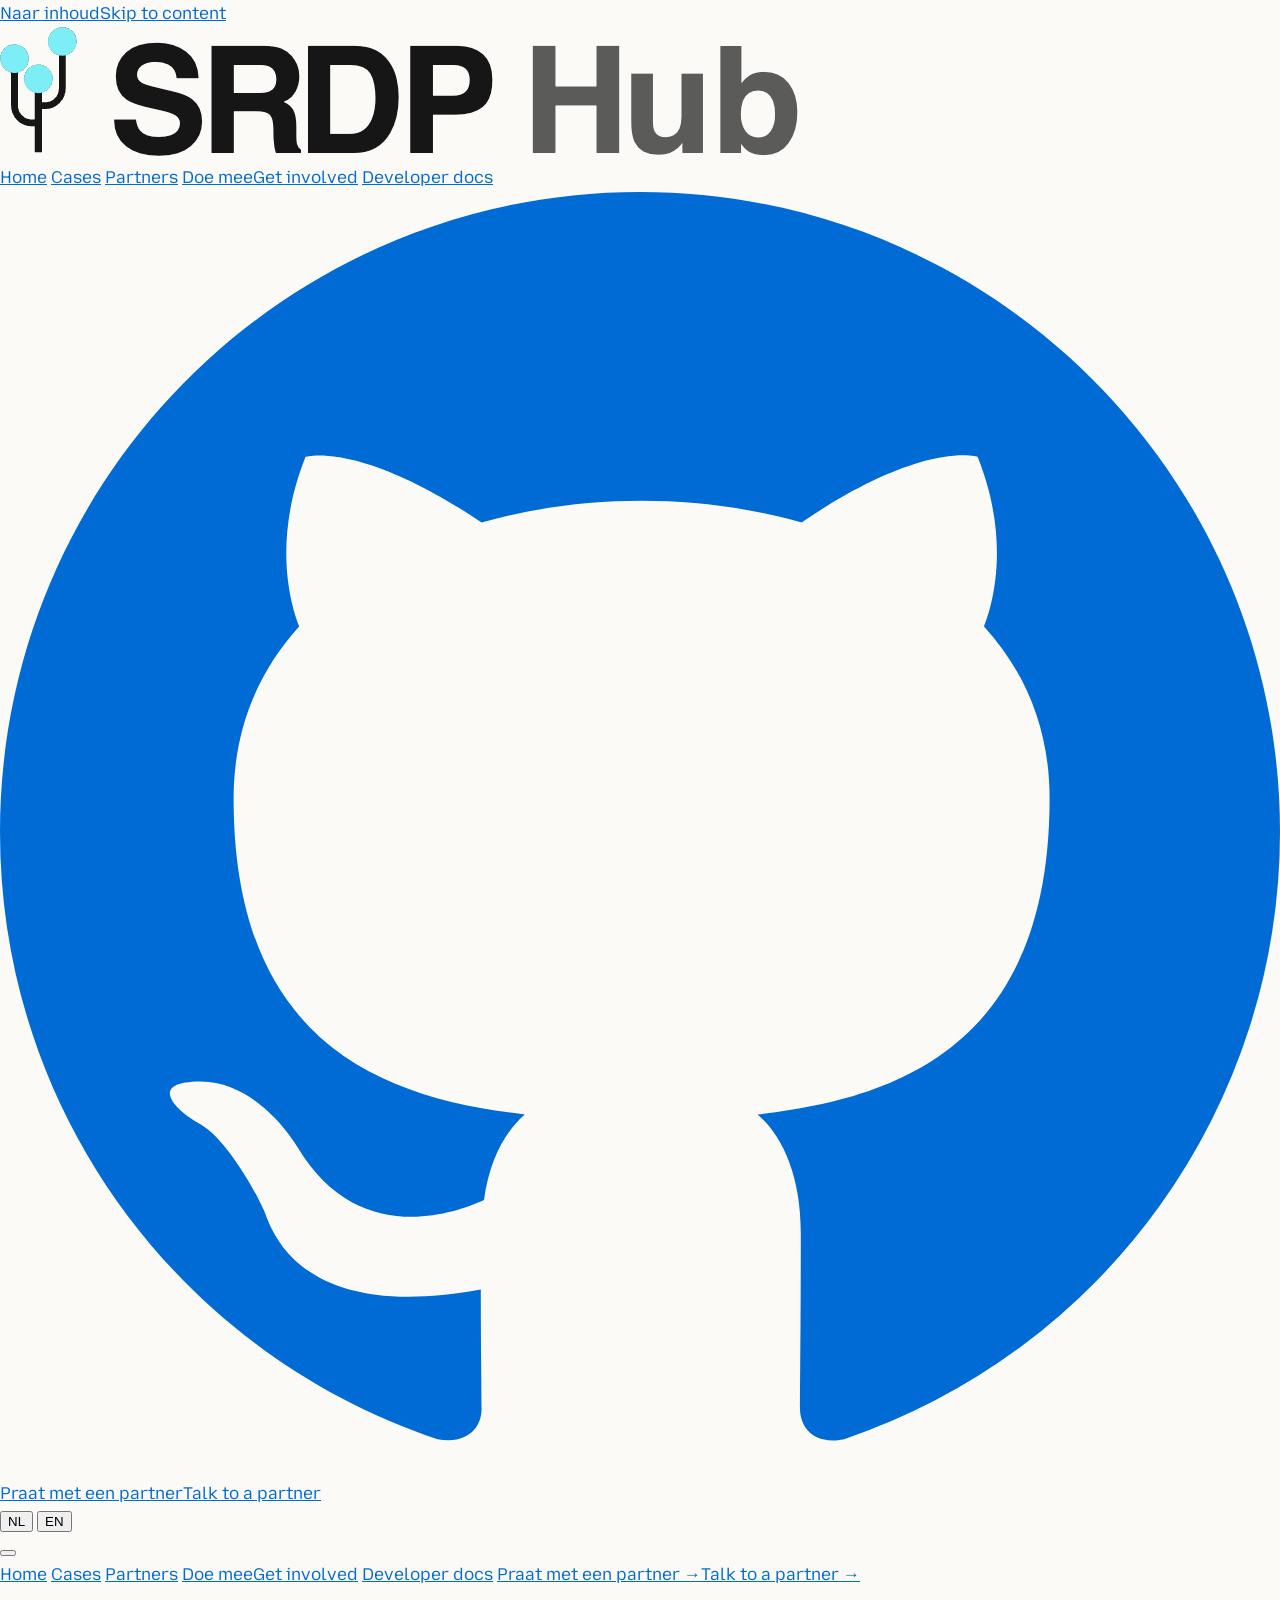
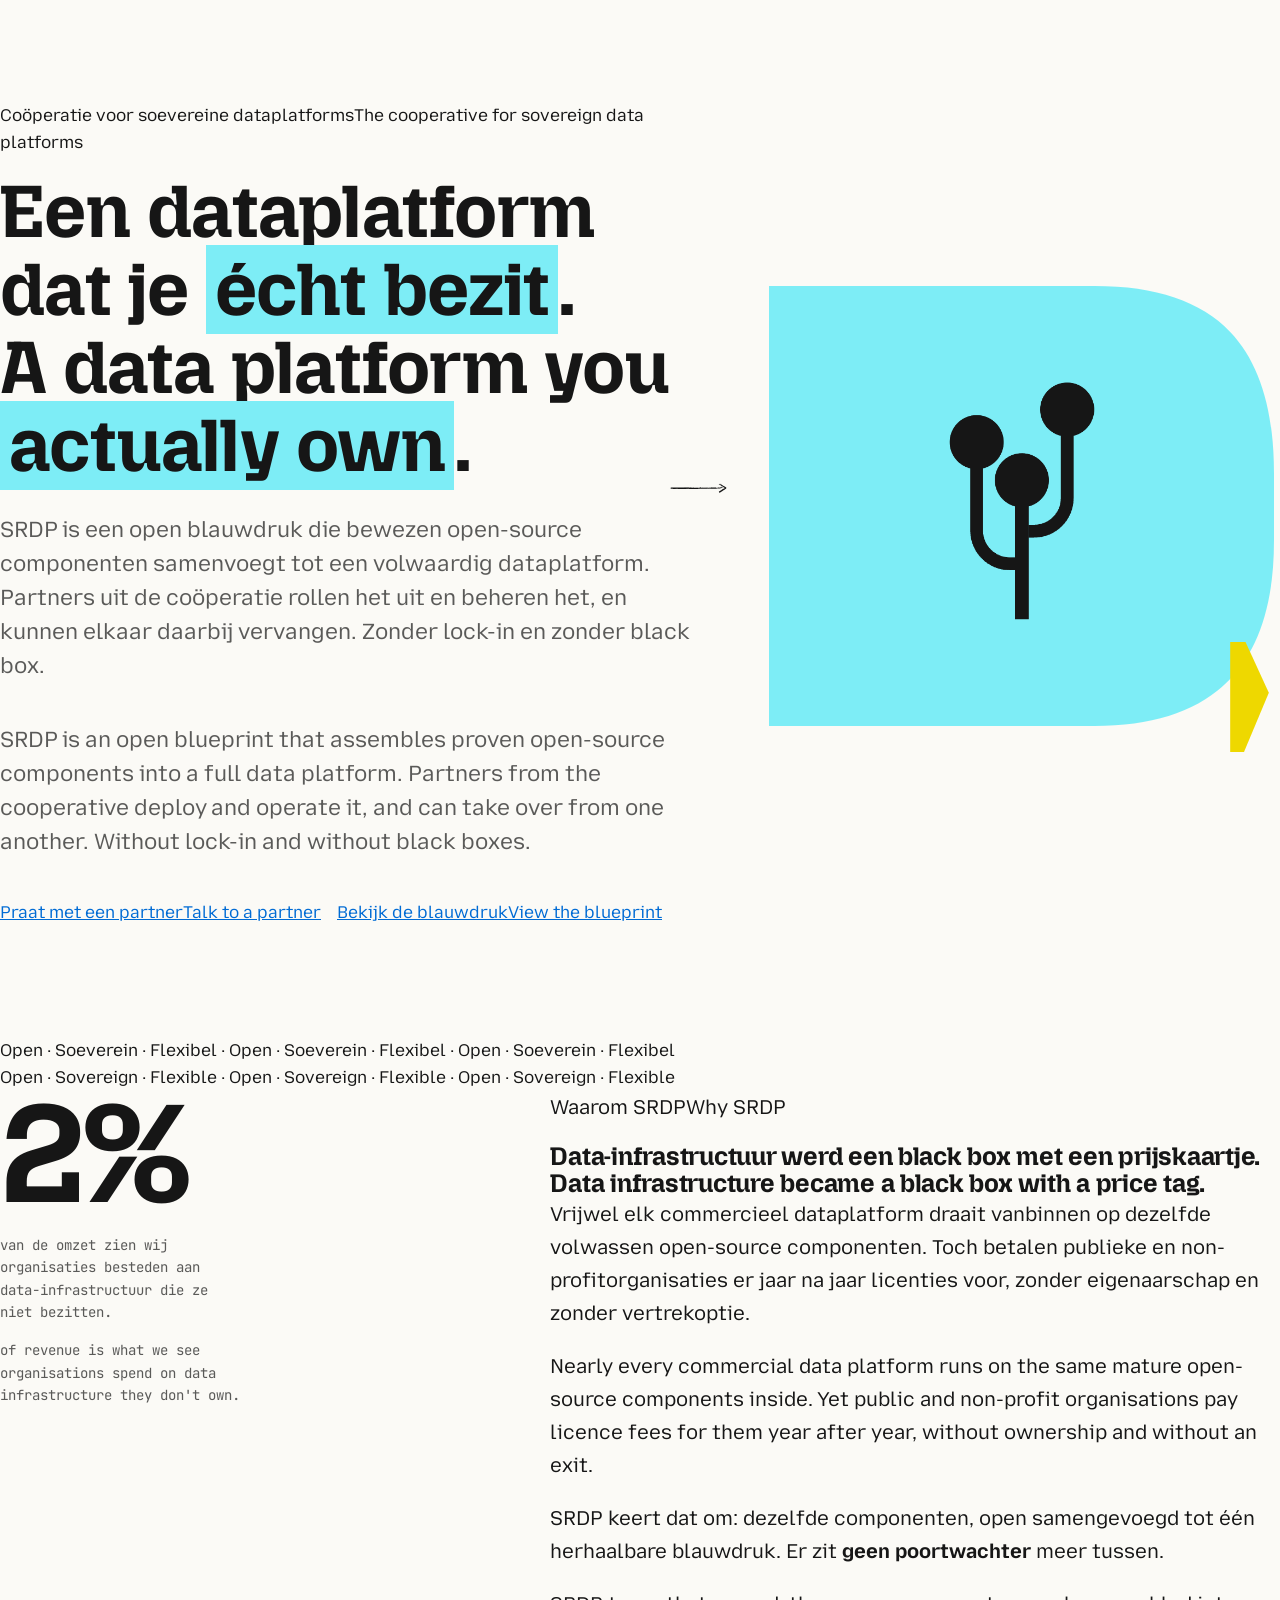
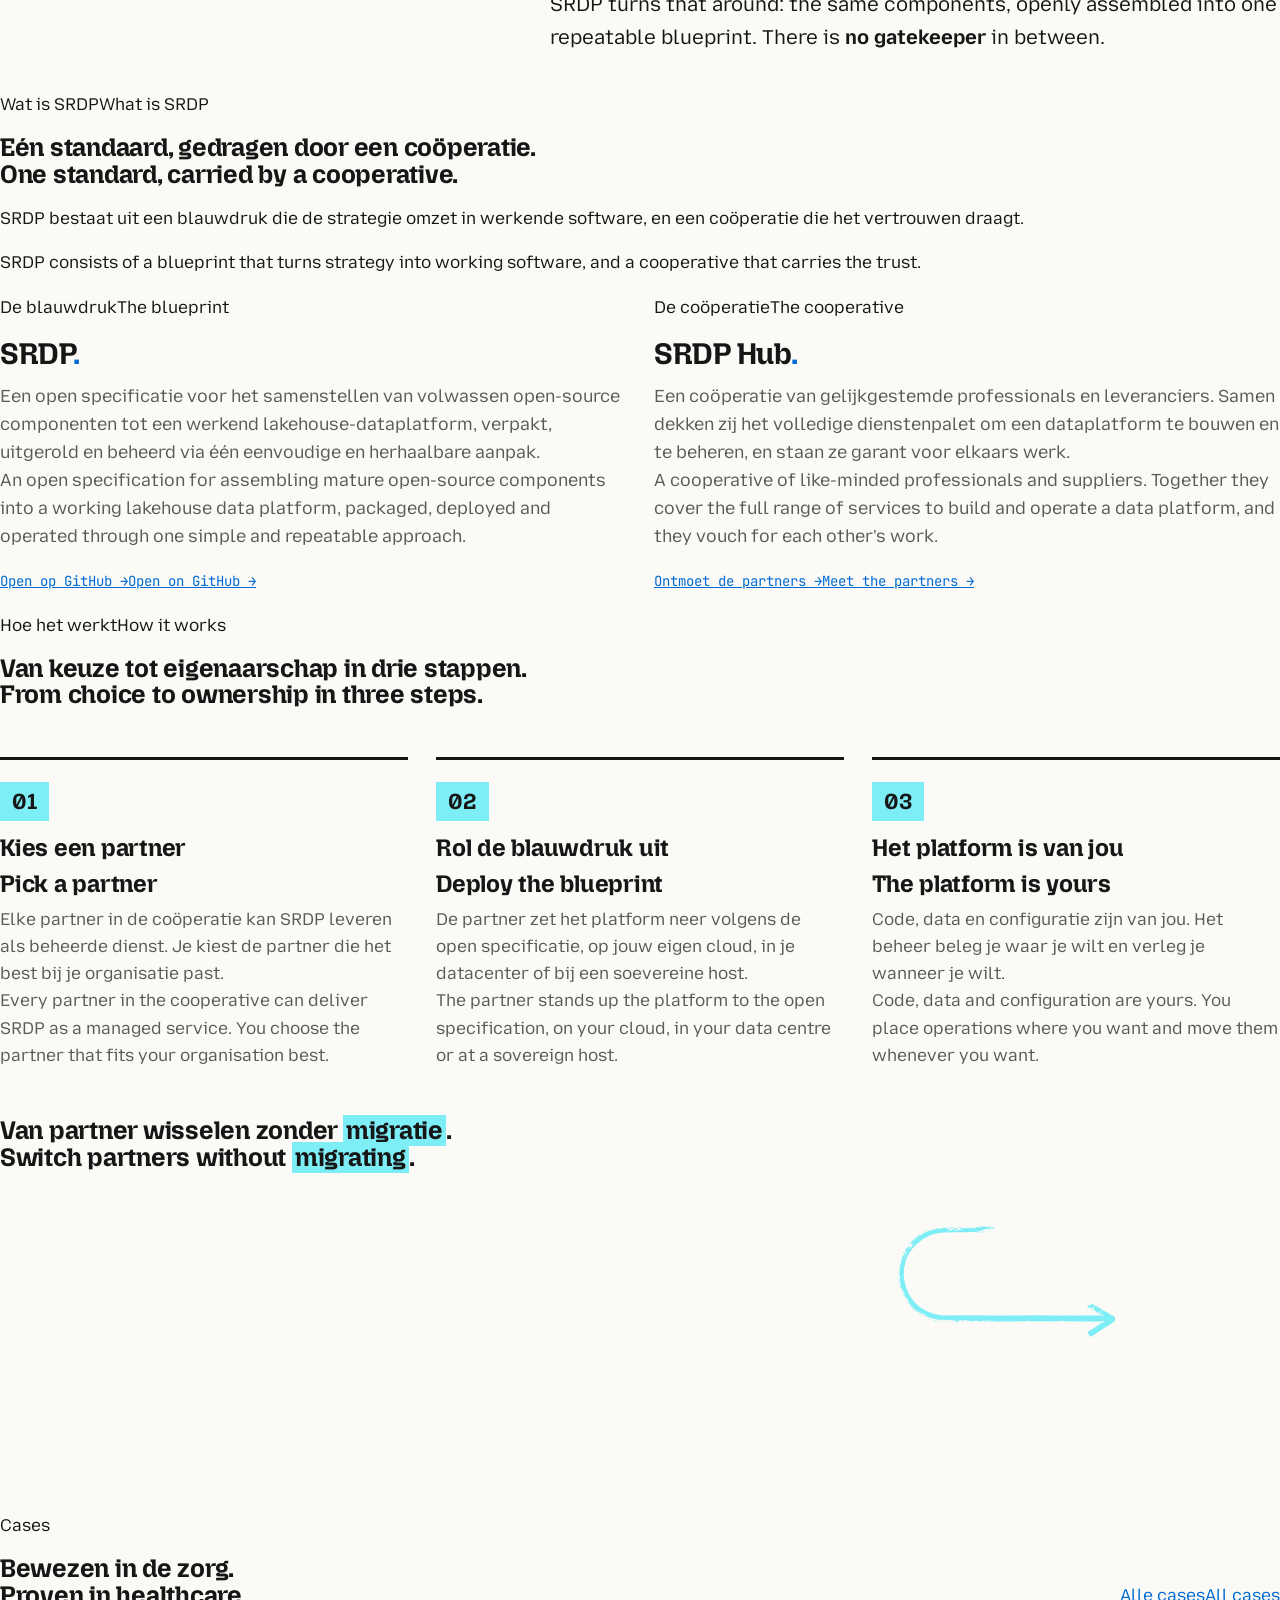
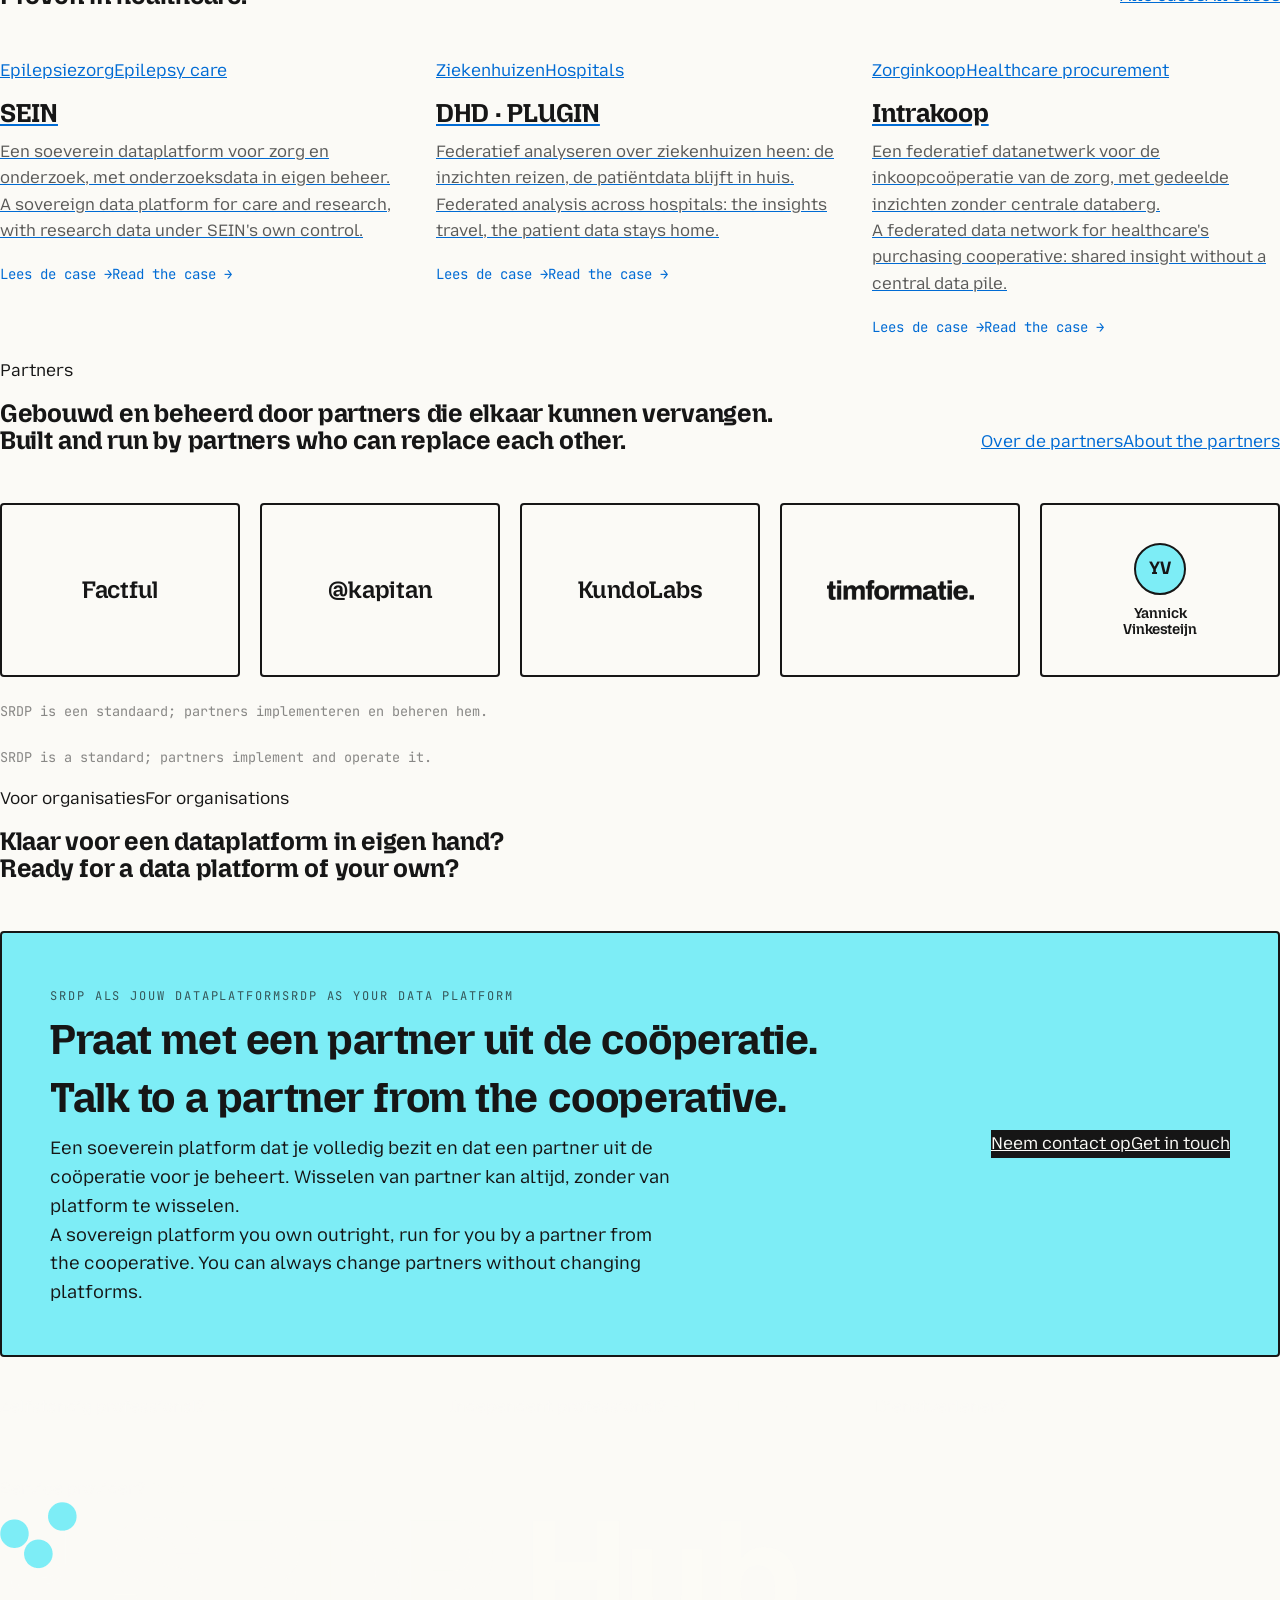
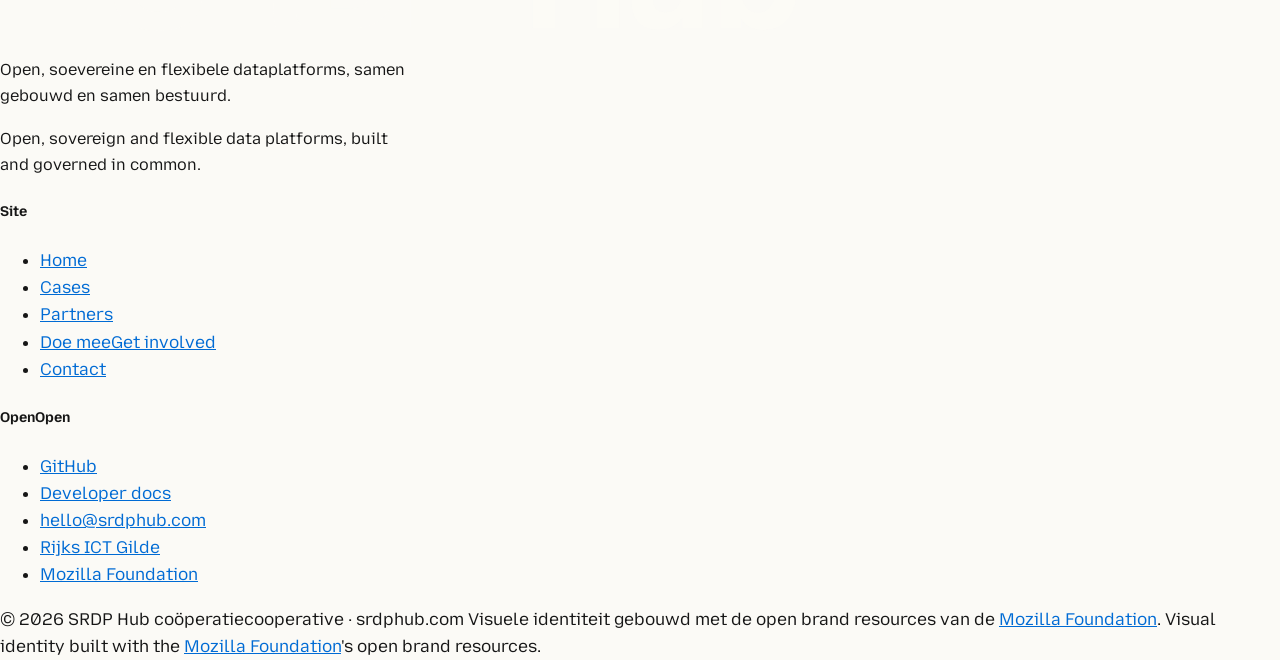
==== index.html @ 19bc409b "Auto-select language from browser settings (Dutch -> NL, else EN) - site.js now detects navigator.la" ====
<!doctype html>
<html lang="nl" data-lang="nl">
<head>
<meta charset="utf-8">
<script>(function(){try{var k='srdphub-lang',s=localStorage.getItem(k),l;if(s==='en'||s==='nl'){l=s;}else{var a=navigator.languages&&navigator.languages.length?navigator.languages:[navigator.language||''];l=a.some(function(x){return /^nl/i.test(x);})?'nl':'en';}var d=document.documentElement;d.setAttribute('data-lang',l);d.setAttribute('lang',l);}catch(e){}})();</script>
<title>SRDP Hub — Een open-source dataplatform dat je écht bezit</title>
<meta name="viewport" content="width=device-width, initial-scale=1">
<meta name="description" content="SRDP is een open blauwdruk voor soevereine dataplatforms: bewezen open-source componenten, uitgerold en beheerd door coöperatie-partners die elkaar kunnen vervangen. Zonder lock-in en zonder black box.">
<link rel="canonical" href="https://srdphub.com/">
<meta property="og:type" content="website">
<meta property="og:site_name" content="SRDP Hub">
<meta property="og:title" content="SRDP Hub — Een dataplatform dat je écht bezit">
<meta property="og:description" content="Open blauwdruk voor soevereine dataplatforms. Zonder lock-in en zonder black box, beheerd door partners die elkaar kunnen vervangen.">
<meta property="og:url" content="https://srdphub.com/">
<meta property="og:image" content="https://srdphub.com/assets/og-image.png">
<meta property="og:locale" content="nl_NL">
<meta property="og:locale:alternate" content="en_US">
<meta name="twitter:card" content="summary_large_image">
<link rel="icon" type="image/png" href="assets/favicon.png">
<link rel="apple-touch-icon" href="assets/favicon.png">
<link rel="preconnect" href="https://fonts.googleapis.com">
<link rel="preconnect" href="https://fonts.gstatic.com" crossorigin>
<link href="https://fonts.googleapis.com/css2?family=Mozilla+Headline:wght@400;600;700&amp;family=Mozilla+Text:wght@400;500;600;700&amp;family=JetBrains+Mono:wght@400;500&amp;display=swap" rel="stylesheet">
<link rel="stylesheet" href="assets/tokens.css">
<link rel="stylesheet" href="assets/site.css?v=2">
<script type="application/ld+json">
{
  "@context": "https://schema.org",
  "@graph": [
    {
      "@type": "Organization",
      "@id": "https://srdphub.com/#org",
      "name": "SRDP Hub",
      "legalName": "SRDP Hub coöperatie",
      "url": "https://srdphub.com/",
      "logo": "https://srdphub.com/assets/og-image.png",
      "email": "hello@srdphub.com",
      "description": "SRDP Hub is een Nederlandse coöperatie van dienstverleners en professionals rond SRDP: een open blauwdruk die bewezen open-source componenten samenvoegt tot een soeverein dataplatform zonder vendor lock-in.",
      "slogan": "Open. Soeverein. Flexibel.",
      "areaServed": "NL",
      "sameAs": ["https://github.com/srdp-hub"],
      "member": [
        {"@type": "Organization", "name": "Factful", "url": "https://factful.nl"},
        {"@type": "Organization", "name": "@kapitan", "url": "https://kapitan.net"},
        {"@type": "Organization", "name": "KundoLabs", "url": "https://kundolabs.com"},
        {"@type": "Organization", "name": "Timformatie", "url": "https://timformatie.nl"},
        {"@type": "Person", "name": "Yannick Vinkesteijn", "url": "https://yannickvinkesteijn.com/", "jobTitle": "Lead developer, DHD"}
      ]
    },
    {
      "@type": "WebSite",
      "@id": "https://srdphub.com/#site",
      "url": "https://srdphub.com/",
      "name": "SRDP Hub",
      "publisher": {"@id": "https://srdphub.com/#org"},
      "inLanguage": ["nl", "en"]
    }
  ]
}
</script>
<style>
  /* ---------- page-specific: hero ---------- */
  .hero { padding: 96px 0 110px; overflow: hidden; }
  .hero-grid { display: grid; grid-template-columns: 1.15fr .85fr; gap: 64px; align-items: center; }
  .hero h1 { font-size: clamp(52px, 5.8vw, 84px); max-width: 14ch; }
  .hero .sub { font-size: 22px; line-height: 1.55; color: var(--ink-70); max-width: 54ch; margin: 28px 0 40px; }
  .hero-ctas { display: flex; gap: 16px; flex-wrap: wrap; align-items: center; }

  .hero-fig { position: relative; min-height: 440px; }
  .hero-blob {
    position: absolute; inset: 0;
    background-color: var(--cyan);
    -webkit-mask: url("assets/mozilla/Block_Curve_01_Green.svg") no-repeat center / contain;
    mask: url("assets/mozilla/Block_Curve_01_Green.svg") no-repeat center / contain;
  }
  .hero-fig .icon {
    position: absolute; top: 50%; left: 50%;
    transform: translate(-50%, -52%);
    height: 54%; width: auto;
  }
  .hero-fig .tri {
    position: absolute; right: -14px; bottom: -26px;
    width: 90px; height: 110px;
    background-color: var(--yellow);
    -webkit-mask: url("assets/mozilla/Block_Triangle_05_Green.svg") no-repeat center / contain;
    mask: url("assets/mozilla/Block_Triangle_05_Green.svg") no-repeat center / contain;
  }
  .hero-scrib {
    position: absolute; left: -120px; top: 38%;
    width: 110px; height: 70px;
    background-color: var(--ink);
    -webkit-mask: url("assets/mozilla/Scribble_01_Light.svg") no-repeat center / contain;
    mask: url("assets/mozilla/Scribble_01_Light.svg") no-repeat center / contain;
  }

  /* ---------- problem ---------- */
  .problem-grid { display: grid; grid-template-columns: .8fr 1.2fr; gap: 64px; align-items: start; }
  .stat-big { font-family: var(--font-display); font-weight: 700; font-size: clamp(96px, 11vw, 160px); line-height: .9; letter-spacing: -0.03em; }
  .stat-lbl { font-family: var(--font-mono); font-size: 14px; line-height: 1.6; color: var(--ink-70); max-width: 30ch; margin-top: 16px; }
  .problem-grid .body p { font-size: 20px; line-height: 1.65; margin: 0 0 20px; max-width: 58ch; }

  /* ---------- what is SRDP ---------- */
  .def-grid { display: grid; grid-template-columns: 1fr 1fr; gap: 28px; }
  .def-grid .card h3 { font-size: 30px; margin: 18px 0 12px; }
  .def-grid .card h3 .dot { color: var(--blue-deep); }
  .def-grid .card p { margin: 0; font-size: 17.5px; color: var(--ink-70); }
  .def-grid .card .more { display: inline-block; margin-top: 20px; font-family: var(--font-mono); font-size: 14px; }

  /* ---------- steps ---------- */
  .steps-grid { display: grid; grid-template-columns: repeat(3, 1fr); gap: 28px; }
  .step { border-top: 3px solid var(--ink); padding-top: 22px; }
  .step .n {
    font-family: var(--font-display); font-weight: 700; font-size: 22px;
    display: inline-block; background: var(--cyan);
    padding: 2px 12px; margin-bottom: 14px;
  }
  .step h3 { font-size: 24px; margin: 0 0 10px; }
  .step p { margin: 0; font-size: 17px; color: var(--ink-70); }

  /* ---------- switch callout (ink) ---------- */
  .switch-grid { display: grid; grid-template-columns: 1.1fr .9fr; gap: 64px; align-items: center; }
  .switch-grid p { font-size: 19px; line-height: 1.65; color: rgba(251,250,246,.78); margin: 0 0 18px; max-width: 56ch; }
  .switch-fig { position: relative; min-height: 280px; }
  .switch-fig .loop {
    position: absolute; inset: 0;
    background-color: var(--cyan);
    -webkit-mask: url("assets/mozilla/Scribble_03_Light.svg") no-repeat center / contain;
    mask: url("assets/mozilla/Scribble_03_Light.svg") no-repeat center / contain;
  }

  /* ---------- cases teaser ---------- */
  .cases-grid { display: grid; grid-template-columns: repeat(3, 1fr); gap: 28px; }
  .cases-grid .card h3 { font-size: 26px; margin: 16px 0 10px; }
  .cases-grid .card p { margin: 0; font-size: 16.5px; color: var(--ink-70); }
  .cases-grid .card .go { display: inline-block; margin-top: 20px; font-family: var(--font-mono); font-size: 14px; color: var(--blue-deep); }
  .sec-head-row { display: flex; align-items: flex-end; justify-content: space-between; gap: 32px; flex-wrap: wrap; }

  /* ---------- partners band ---------- */
  .partner-grid { display: grid; grid-template-columns: repeat(5, 1fr); gap: 20px; margin-top: 8px; }
  .partner-tile {
    border: 2px solid var(--ink); border-radius: var(--r-md);
    min-height: 130px; display: flex; align-items: center; justify-content: center;
    background: var(--paper); padding: 20px;
  }
  .partner-tile img { max-height: 26px; max-width: 75%; object-fit: contain; }
  .partner-tile .wordmark { font-family: var(--font-display); font-weight: 600; font-size: 24px; letter-spacing: -0.01em; }
  .partner-tile.is-person { flex-direction: column; gap: 10px; }
  .partner-tile.is-person .ph { width: 48px; height: 48px; border-radius: 50%; object-fit: cover; object-position: center 28%; max-height: none; max-width: none; border: 2px solid var(--ink); }
  .partner-tile.is-person .ph.mono { display: flex; align-items: center; justify-content: center; background: var(--cyan); color: var(--ink); font-family: var(--font-display); font-weight: 700; font-size: 18px; }
  .partner-tile.is-person .nm { font-family: var(--font-display); font-weight: 600; font-size: 14.5px; line-height: 1.12; letter-spacing: -0.01em; text-align: center; }
  .partner-note { font-family: var(--font-mono); font-size: 13.5px; color: var(--ink-50); margin-top: 24px; }

  /* ---------- final CTA (client-first) ---------- */
  .cta-main {
    background: var(--cyan); color: var(--ink);
    border: 2px solid var(--ink); border-radius: var(--r-md);
    padding: 48px; display: grid; grid-template-columns: 1.2fr auto; gap: 40px; align-items: center;
    margin-top: 48px;
  }
  .cta-main h3 { font-size: clamp(30px, 3.4vw, 42px); margin: 10px 0 14px; color: var(--ink); }
  .cta-main p { margin: 0; font-size: 18px; max-width: 52ch; }
  .cta-k { font-family: var(--font-mono); font-size: 12px; letter-spacing: .16em; text-transform: uppercase; color: var(--ink-70); }
  .cta-quiet {
    margin-top: 36px;
    display: flex; gap: 56px; flex-wrap: wrap;
    font-size: 16.5px; color: rgba(251,250,246,.7);
  }
  .cta-quiet a { color: var(--paper); }
  .cta-quiet a:hover { color: var(--cyan); }

  @media (max-width: 920px) {
    .hero-grid, .problem-grid, .def-grid, .switch-grid, .cases-grid { grid-template-columns: 1fr; }
    .steps-grid { grid-template-columns: 1fr; }
    .partner-grid { grid-template-columns: 1fr 1fr; }
    .cta-main { grid-template-columns: 1fr; }
    .hero-fig { min-height: 320px; }
    .hero-scrib { display: none; }
  }
</style>
</head>
<body>

<a class="skip-link" href="#main"><span lang="nl">Naar inhoud</span><span lang="en">Skip to content</span></a>

<!-- ===================== NAV ===================== -->
<nav class="nav" data-screen-label="Navigation">
  <div class="wrap nav-in">
    <a class="nav-brand" href="index.html">
      <img src="assets/logo/srdp-hub-tree-ink.png" alt="SRDP Hub">
    </a>
    <div class="nav-links">
      <a href="index.html" aria-current="page">Home</a>
      <a href="cases.html">Cases</a>
      <a href="partners.html">Partners</a>
      <a href="join.html"><span lang="nl">Doe mee</span><span lang="en">Get involved</span></a>
      <a href="https://docs.srdphub.com/">Developer docs</a>
    </div>
    <a class="nav-gh" href="https://github.com/srdp-hub" aria-label="GitHub" title="GitHub">
      <svg viewBox="0 0 16 16" fill="currentColor" aria-hidden="true"><path d="M8 0C3.58 0 0 3.58 0 8c0 3.54 2.29 6.53 5.47 7.59.4.07.55-.17.55-.38 0-.19-.01-.82-.01-1.49-2.01.37-2.53-.49-2.69-.94-.09-.23-.48-.94-.82-1.13-.28-.15-.68-.52-.01-.53.63-.01 1.08.58 1.23.82.72 1.21 1.87.87 2.33.66.07-.52.28-.87.51-1.07-1.78-.2-3.64-.89-3.64-3.95 0-.87.31-1.59.82-2.15-.08-.2-.36-1.02.08-2.12 0 0 .67-.21 2.2.82.64-.18 1.32-.27 2-.27s1.36.09 2 .27c1.53-1.04 2.2-.82 2.2-.82.44 1.1.16 1.92.08 2.12.51.56.82 1.27.82 2.15 0 3.07-1.87 3.75-3.65 3.95.29.25.54.73.54 1.48 0 1.07-.01 1.93-.01 2.2 0 .21.15.46.55.38A8.01 8.01 0 0 0 16 8c0-4.42-3.58-8-8-8z"></path></svg>
    </a>
    <a class="nav-cta" href="contact.html"><span lang="nl">Praat met een partner</span><span lang="en">Talk to a partner</span></a>
    <div class="lang-toggle" role="group" aria-label="Taal / Language">
      <button type="button" data-lang="nl" aria-pressed="true">NL</button>
      <button type="button" data-lang="en" aria-pressed="false">EN</button>
    </div>
    <button class="nav-burger" type="button" aria-expanded="false" aria-label="Menu"><span></span><span></span><span></span></button>
  </div>
  <div class="nav-menu">
    <a href="index.html" aria-current="page">Home</a>
    <a href="cases.html">Cases</a>
    <a href="partners.html">Partners</a>
    <a href="join.html"><span lang="nl">Doe mee</span><span lang="en">Get involved</span></a>
    <a href="https://docs.srdphub.com/">Developer docs</a>
    <a href="contact.html"><span lang="nl">Praat met een partner →</span><span lang="en">Talk to a partner →</span></a>
  </div>
</nav>

<main id="main">

<!-- ===================== HERO ===================== -->
<header class="hero" data-screen-label="Hero">
  <div class="wrap hero-grid">
    <div>
      <p class="eyebrow"><span lang="nl">Coöperatie voor soevereine dataplatforms</span><span lang="en">The cooperative for sovereign data platforms</span></p>
      <h1 lang="nl">Een dataplatform dat je <span class="mark">écht bezit</span>.</h1>
      <h1 lang="en">A data platform you <span class="mark">actually own</span>.</h1>
      <p class="sub" lang="nl">SRDP is een open blauwdruk die bewezen open-source componenten samenvoegt tot een volwaardig dataplatform. Partners uit de coöperatie rollen het uit en beheren het, en kunnen elkaar daarbij vervangen. Zonder lock-in en zonder black box.</p>
      <p class="sub" lang="en">SRDP is an open blueprint that assembles proven open-source components into a full data platform. Partners from the cooperative deploy and operate it, and can take over from one another. Without lock-in and without black boxes.</p>
      <div class="hero-ctas">
        <a class="btn btn-primary" href="contact.html"><span lang="nl">Praat met een partner</span><span lang="en">Talk to a partner</span></a>
        <a class="btn btn-ghost" href="https://github.com/srdp-hub"><span lang="nl">Bekijk de blauwdruk</span><span lang="en">View the blueprint</span></a>
      </div>
    </div>
    <div class="hero-fig" aria-hidden="true">
      <span class="hero-scrib"></span>
      <div class="hero-blob"></div>
      <img class="icon" src="assets/logo/icon-allink.png" alt="">
      <span class="tri"></span>
    </div>
  </div>
</header>

<!-- ===================== TICKER ===================== -->
<div class="ticker" aria-hidden="true">
  <div class="ticker-in" lang="nl">
    <span>Open <span class="dot">·</span> Soeverein <span class="dot">·</span> Flexibel <span class="dot">·</span> Open <span class="dot">·</span> Soeverein <span class="dot">·</span> Flexibel <span class="dot">·</span> Open <span class="dot">·</span> Soeverein <span class="dot">·</span> Flexibel</span>
  </div>
  <div class="ticker-in" lang="en">
    <span>Open <span class="dot">·</span> Sovereign <span class="dot">·</span> Flexible <span class="dot">·</span> Open <span class="dot">·</span> Sovereign <span class="dot">·</span> Flexible <span class="dot">·</span> Open <span class="dot">·</span> Sovereign <span class="dot">·</span> Flexible</span>
  </div>
</div>

<!-- ===================== PROBLEM ===================== -->
<section class="sec sec-sand" data-screen-label="Why SRDP">
  <div class="wrap">
    <div class="problem-grid">
      <div>
        <div class="stat-big">2%</div>
        <p class="stat-lbl" lang="nl">van de omzet zien wij organisaties besteden aan data-infrastructuur die ze niet bezitten.</p>
        <p class="stat-lbl" lang="en">of revenue is what we see organisations spend on data infrastructure they don't own.</p>
      </div>
      <div class="body">
        <p class="eyebrow"><span lang="nl">Waarom SRDP</span><span lang="en">Why SRDP</span></p>
        <h2 lang="nl">Data-infrastructuur werd een black box met een prijskaartje.</h2>
        <h2 lang="en">Data infrastructure became a black box with a price tag.</h2>
        <p lang="nl">Vrijwel elk commercieel dataplatform draait vanbinnen op dezelfde volwassen open-source componenten. Toch betalen publieke en non-profitorganisaties er jaar na jaar licenties voor, zonder eigenaarschap en zonder vertrekoptie.</p>
        <p lang="en">Nearly every commercial data platform runs on the same mature open-source components inside. Yet public and non-profit organisations pay licence fees for them year after year, without ownership and without an exit.</p>
        <p lang="nl">SRDP keert dat om: dezelfde componenten, open samengevoegd tot één herhaalbare blauwdruk. Er zit <strong>geen poortwachter</strong> meer tussen.</p>
        <p lang="en">SRDP turns that around: the same components, openly assembled into one repeatable blueprint. There is <strong>no gatekeeper</strong> in between.</p>
      </div>
    </div>
  </div>
</section>

<!-- ===================== WHAT IS SRDP ===================== -->
<section class="sec" data-screen-label="What is SRDP">
  <div class="wrap">
    <p class="eyebrow"><span lang="nl">Wat is SRDP</span><span lang="en">What is SRDP</span></p>
    <h2 lang="nl">Eén standaard, gedragen door een coöperatie.</h2>
    <h2 lang="en">One standard, carried by a cooperative.</h2>
    <p class="sub" lang="nl">SRDP bestaat uit een blauwdruk die de strategie omzet in werkende software, en een coöperatie die het vertrouwen draagt.</p>
    <p class="sub" lang="en">SRDP consists of a blueprint that turns strategy into working software, and a cooperative that carries the trust.</p>
    <div class="def-grid">
      <div class="card card-hard">
        <span class="tag"><span lang="nl">De blauwdruk</span><span lang="en">The blueprint</span></span>
        <h3>SRDP<span class="dot">.</span></h3>
        <p lang="nl">Een open specificatie voor het samenstellen van volwassen open-source componenten tot een werkend lakehouse-dataplatform, verpakt, uitgerold en beheerd via één eenvoudige en herhaalbare aanpak.</p>
        <p lang="en">An open specification for assembling mature open-source components into a working lakehouse data platform, packaged, deployed and operated through one simple and repeatable approach.</p>
        <a class="more" href="https://github.com/srdp-hub"><span lang="nl">Open op GitHub →</span><span lang="en">Open on GitHub →</span></a>
      </div>
      <div class="card card-hard">
        <span class="tag"><span lang="nl">De coöperatie</span><span lang="en">The cooperative</span></span>
        <h3>SRDP Hub<span class="dot">.</span></h3>
        <p lang="nl">Een coöperatie van gelijkgestemde professionals en leveranciers. Samen dekken zij het volledige dienstenpalet om een dataplatform te bouwen en te beheren, en staan ze garant voor elkaars werk.</p>
        <p lang="en">A cooperative of like-minded professionals and suppliers. Together they cover the full range of services to build and operate a data platform, and they vouch for each other's work.</p>
        <a class="more" href="partners.html"><span lang="nl">Ontmoet de partners →</span><span lang="en">Meet the partners →</span></a>
      </div>
    </div>
  </div>
</section>

<!-- ===================== HOW IT WORKS ===================== -->
<section class="sec sec-sand" data-screen-label="How it works">
  <div class="wrap">
    <p class="eyebrow"><span lang="nl">Hoe het werkt</span><span lang="en">How it works</span></p>
    <h2 lang="nl">Van keuze tot eigenaarschap in drie stappen.</h2>
    <h2 lang="en">From choice to ownership in three steps.</h2>
    <div class="steps-grid" style="margin-top: 48px">
      <div class="step">
        <span class="n">01</span>
        <h3 lang="nl">Kies een partner</h3>
        <h3 lang="en">Pick a partner</h3>
        <p lang="nl">Elke partner in de coöperatie kan SRDP leveren als beheerde dienst. Je kiest de partner die het best bij je organisatie past.</p>
        <p lang="en">Every partner in the cooperative can deliver SRDP as a managed service. You choose the partner that fits your organisation best.</p>
      </div>
      <div class="step">
        <span class="n">02</span>
        <h3 lang="nl">Rol de blauwdruk uit</h3>
        <h3 lang="en">Deploy the blueprint</h3>
        <p lang="nl">De partner zet het platform neer volgens de open specificatie, op jouw eigen cloud, in je datacenter of bij een soevereine host.</p>
        <p lang="en">The partner stands up the platform to the open specification, on your cloud, in your data centre or at a sovereign host.</p>
      </div>
      <div class="step">
        <span class="n">03</span>
        <h3 lang="nl">Het platform is van jou</h3>
        <h3 lang="en">The platform is yours</h3>
        <p lang="nl">Code, data en configuratie zijn van jou. Het beheer beleg je waar je wilt en verleg je wanneer je wilt.</p>
        <p lang="en">Code, data and configuration are yours. You place operations where you want and move them whenever you want.</p>
      </div>
    </div>
  </div>
</section>

<!-- ===================== SWITCH CALLOUT ===================== -->
<section class="sec sec-ink on-ink" data-screen-label="Switchability">
  <div class="wrap switch-grid">
    <div>
      <p class="eyebrow"><span lang="nl">Soevereiniteit, praktisch gemaakt</span><span lang="en">Sovereignty, made practical</span></p>
      <h2 lang="nl">Van partner wisselen zonder <span class="mark">migratie</span>.</h2>
      <h2 lang="en">Switch partners without <span class="mark">migrating</span>.</h2>
      <p lang="nl">Omdat elke partner op dezelfde open blauwdruk bouwt, kan een andere partner het beheer overnemen. Ben je niet tevreden over je leverancier, dan stap je over zonder migratie en zonder herbouw.</p>
      <p lang="en">Because every partner builds on the same open blueprint, another partner can take over operations. If your provider underperforms, you switch without migration or rebuild.</p>
      <p lang="nl">Zo verdwijnt lock-in op elke laag: software, data én dienstverlening.</p>
      <p lang="en">Lock-in drops away at every layer: software, data and services.</p>
    </div>
    <div class="switch-fig" aria-hidden="true">
      <span class="loop"></span>
    </div>
  </div>
</section>

<!-- ===================== CASES TEASER ===================== -->
<section class="sec" data-screen-label="Cases">
  <div class="wrap">
    <div class="sec-head-row">
      <div>
        <p class="eyebrow">Cases</p>
        <h2 lang="nl">Bewezen in de zorg.</h2>
        <h2 lang="en">Proven in healthcare.</h2>
      </div>
      <a class="btn btn-ghost" href="cases.html"><span lang="nl">Alle cases</span><span lang="en">All cases</span></a>
    </div>
    <div class="cases-grid" style="margin-top: 48px">
      <a class="card" href="cases.html#sein">
        <span class="tag"><span lang="nl">Epilepsiezorg</span><span lang="en">Epilepsy care</span></span>
        <h3>SEIN</h3>
        <p lang="nl">Een soeverein dataplatform voor zorg en onderzoek, met onderzoeksdata in eigen beheer.</p>
        <p lang="en">A sovereign data platform for care and research, with research data under SEIN's own control.</p>
        <span class="go"><span lang="nl">Lees de case →</span><span lang="en">Read the case →</span></span>
      </a>
      <a class="card" href="cases.html#dhd">
        <span class="tag"><span lang="nl">Ziekenhuizen</span><span lang="en">Hospitals</span></span>
        <h3>DHD · PLUGIN</h3>
        <p lang="nl">Federatief analyseren over ziekenhuizen heen: de inzichten reizen, de patiëntdata blijft in huis.</p>
        <p lang="en">Federated analysis across hospitals: the insights travel, the patient data stays home.</p>
        <span class="go"><span lang="nl">Lees de case →</span><span lang="en">Read the case →</span></span>
      </a>
      <a class="card" href="cases.html#intrakoop">
        <span class="tag"><span lang="nl">Zorginkoop</span><span lang="en">Healthcare procurement</span></span>
        <h3>Intrakoop</h3>
        <p lang="nl">Een federatief datanetwerk voor de inkoopcoöperatie van de zorg, met gedeelde inzichten zonder centrale databerg.</p>
        <p lang="en">A federated data network for healthcare's purchasing cooperative: shared insight without a central data pile.</p>
        <span class="go"><span lang="nl">Lees de case →</span><span lang="en">Read the case →</span></span>
      </a>
    </div>
  </div>
</section>

<!-- ===================== PARTNERS BAND ===================== -->
<section class="sec sec-sand" data-screen-label="Partners">
  <div class="wrap">
    <div class="sec-head-row">
      <div>
        <p class="eyebrow">Partners</p>
        <h2 lang="nl">Gebouwd en beheerd door partners die elkaar kunnen vervangen.</h2>
        <h2 lang="en">Built and run by partners who can replace each other.</h2>
      </div>
      <a class="btn btn-ghost" href="partners.html"><span lang="nl">Over de partners</span><span lang="en">About the partners</span></a>
    </div>
    <div class="partner-grid" style="margin-top: 48px">
      <div class="partner-tile"><span class="wordmark">Factful</span></div>
      <div class="partner-tile"><span class="wordmark">@kapitan</span></div>
      <div class="partner-tile"><span class="wordmark">KundoLabs</span></div>
      <div class="partner-tile"><img src="assets/partners/timformatie-ink.png" alt="Timformatie"></div>
      <div class="partner-tile is-person">
        <img class="ph" src="https://yannickvinkesteijn.com/images/yannick_new-min.png" alt="Yannick Vinkesteijn" onerror="this.onerror=null;this.outerHTML='<span class=&quot;ph mono&quot;>YV</span>'">
        <span class="nm">Yannick<br>Vinkesteijn</span>
      </div>
    </div>
    <p class="partner-note" lang="nl">SRDP is een standaard; partners implementeren en beheren hem.</p>
    <p class="partner-note" lang="en">SRDP is a standard; partners implement and operate it.</p>
  </div>
</section>

<!-- ===================== FINAL CTA ===================== -->
<section class="sec sec-ink on-ink" data-screen-label="Final CTA">
  <div class="wrap">
    <p class="eyebrow"><span lang="nl">Voor organisaties</span><span lang="en">For organisations</span></p>
    <h2 lang="nl">Klaar voor een dataplatform in eigen hand?</h2>
    <h2 lang="en">Ready for a data platform of your own?</h2>
    <div class="cta-main">
      <div>
        <span class="cta-k"><span lang="nl">SRDP als jouw dataplatform</span><span lang="en">SRDP as your data platform</span></span>
        <h3 lang="nl">Praat met een partner uit de coöperatie.</h3>
        <h3 lang="en">Talk to a partner from the cooperative.</h3>
        <p lang="nl">Een soeverein platform dat je volledig bezit en dat een partner uit de coöperatie voor je beheert. Wisselen van partner kan altijd, zonder van platform te wisselen.</p>
        <p lang="en">A sovereign platform you own outright, run for you by a partner from the cooperative. You can always change partners without changing platforms.</p>
      </div>
      <a class="btn" style="background: var(--ink); color: var(--paper); border-color: var(--ink)" href="contact.html"><span lang="nl">Neem contact op</span><span lang="en">Get in touch</span></a>
    </div>
    <div class="cta-quiet">
      <span lang="nl">Zelfstandig professional? <a href="join.html#consultant">Bouw mee aan SRDP →</a></span>
      <span lang="en">Independent professional? <a href="join.html#consultant">Help build SRDP →</a></span>
      <span lang="nl">Dienstverlener? <a href="join.html#msp">Word SRDP-partner →</a></span>
      <span lang="en">Service provider? <a href="join.html#msp">Become an SRDP partner →</a></span>
    </div>
  </div>
</section>

</main>

<!-- ===================== FOOTER ===================== -->
<footer class="footer" data-screen-label="Footer">
  <div class="wrap">
    <div class="footer-grid">
      <div>
        <img class="mark-img" src="assets/logo/srdp-hub-tree-paper.png" alt="SRDP Hub">
        <p style="max-width: 38ch; margin: 18px 0 0; font-size: 16px" lang="nl">Open, soevereine en flexibele dataplatforms, samen gebouwd en samen bestuurd.</p>
        <p style="max-width: 38ch; margin: 18px 0 0; font-size: 16px" lang="en">Open, sovereign and flexible data platforms, built and governed in common.</p>
      </div>
      <div>
        <h5>Site</h5>
        <ul>
          <li><a href="index.html">Home</a></li>
          <li><a href="cases.html">Cases</a></li>
          <li><a href="partners.html">Partners</a></li>
          <li><a href="join.html"><span lang="nl">Doe mee</span><span lang="en">Get involved</span></a></li>
          <li><a href="contact.html">Contact</a></li>
        </ul>
      </div>
      <div>
        <h5><span lang="nl">Open</span><span lang="en">Open</span></h5>
        <ul>
          <li><a href="https://github.com/srdp-hub">GitHub</a></li>
          <li><a href="https://docs.srdphub.com/">Developer docs</a></li>
          <li><a href="mailto:hello@srdphub.com">hello@srdphub.com</a></li>
          <li><a href="https://www.rijksorganisatieodi.nl/rijks-ict-gilde">Rijks ICT Gilde</a></li>
          <li><a href="https://www.mozillafoundation.org">Mozilla Foundation</a></li>
        </ul>
      </div>
    </div>
    <div class="footer-base">
      <span>© 2026 SRDP Hub <span lang="nl">coöperatie</span><span lang="en">cooperative</span> · srdphub.com</span>
      <span lang="nl">Visuele identiteit gebouwd met de open brand resources van de <a href="https://www.mozillafoundation.org">Mozilla Foundation</a>.</span>
      <span lang="en">Visual identity built with the <a href="https://www.mozillafoundation.org">Mozilla Foundation</a>'s open brand resources.</span>
    </div>
  </div>
</footer>

<script src="assets/site.js"></script>
</body>
</html>
---- assets/tokens.css ----
/* SRDP design tokens — FINAL v1.0 (June 2026)
   Single source of truth for colours, type, spacing.

   Identity locked to the final logo (Logo Exploration v3, row 5):
   the branching-nodes icon + "SRDP" in Mozilla Headline Bold,
   ink #161616 (Mozilla Black), nodes in primary cyan #7DEDF6.

   All accent colours come from the official Mozilla Foundation
   palette (uploads/MozillaFoundation_Colors_RGB.ase) — see
   assets/mozilla-foundation-colors.md for the full ramps and
   which swatches were chosen.

   Credits: colour palette & motifs from the Mozilla Foundation's
   open brand resources · tree icon "tree" by zainul arifin,
   the Noun Project (noun-tree-3682101). */

:root {
  /* === Core — from the logo === */
  --ink:        #161616;   /* Mozilla Black — text, dark surfaces */
  --ink-90:     #161616e6;
  --ink-70:     #161616b3;
  --ink-50:     #16161680;
  --ink-30:     #1616164d;
  --ink-15:     #16161626;
  --ink-08:     #16161614;
  --black:      #000000;

  --paper:      #FBFAF6;   /* warm near-white — default background (logo background) */
  --sand:       #F1ECE1;   /* warm light surface — cards, rows */
  --sand-deep:  #E6DECF;   /* deeper sand — borders, dividers on paper */
  --white:      #FFFFFF;

  /* Mozilla Foundation neutrals (Grays ramp) — UI chrome on neutral surfaces */
  --gray-1:     #F7F7F7;
  --gray-2:     #DCDCDC;
  --gray-5:     #878787;

  /* === PRIMARY accent — the logo cyan (Blues ramp, step 3) === */
  --cyan:       #7DEDF6;   /* node cyan — highlights, marker, surfaces. NOT for text. */
  --cyan-tint:  #C3F7FA;   /* lightest cyan — tinted panels, table rows */
  --blue:       #23A5E9;   /* Foundation Blue — charts, secondary emphasis */
  --blue-deep:  #006BD4;   /* text-safe companion (same Blues ramp) — links, buttons, icons on light */

  /* === Secondary accents — Mozilla Foundation core swatches.
         One accent at a time; cyan leads. === */
  --orange:      #F06C13;  /* Foundation Orange — emphasis, alerts */
  --orange-deep: #B92D05;  /* text-safe orange — error text on light */
  --yellow:      #EED800;  /* Foundation Yellow — highlights, charts */
  --green:       #20C376;  /* Foundation Green — success, charts */
  --green-deep:  #00833D;  /* text-safe green */

  /* Legacy aliases (v0.2 markup compatibility) */
  --red:        #EA3E00;   /* maps to the Oranges ramp — there is no red in the Foundation palette */
  --red-deep:   #B92D05;

  /* === Functional === */
  --success: #00833D;
  --warning: #EE8900;
  --error:   #B92D05;
  --info:    #006BD4;

  /* === Type — the logo letterform family === */
  --font-display: 'Mozilla Headline', 'Helvetica Neue', Arial, sans-serif;
  --font-body:    'Mozilla Text', 'Helvetica Neue', Arial, sans-serif;
  --font-mono:    'JetBrains Mono', 'SFMono-Regular', Menlo, Consolas, monospace;

  /* === Spacing (8px base) === */
  --s-1: 4px; --s0: 8px; --s1: 16px; --s2: 24px; --s3: 32px;
  --s4: 48px; --s5: 64px; --s6: 96px; --s7: 128px; --s8: 192px;

  /* === Radius — tight & rectilinear (blocks, not blobs) === */
  --r-sm: 2px; --r-md: 4px; --r-lg: 8px; --r-xl: 12px;

  /* === Soft shadows (data UI only — brand materials use the hard shadows below) === */
  --shadow-sm: 0 1px 2px rgba(22,22,22,.06), 0 1px 1px rgba(22,22,22,.04);
  --shadow-md: 0 8px 24px rgba(22,22,22,.08), 0 2px 6px rgba(22,22,22,.05);
  --shadow-lg: 0 24px 64px rgba(22,22,22,.14), 0 4px 12px rgba(22,22,22,.07);

  /* === Expressive layer — recoloured to the primary cyan ===
     Marker highlights behind key words, hard offset shadows on cards,
     2px ink borders. Motifs (scribbles & block shapes) in assets/mozilla/
     applied as CSS masks so they recolour:
       -webkit-mask: url(...) no-repeat center / contain; background: var(--cyan); */
  --hl: var(--cyan);                     /* marker highlight: background --hl, ink text */
  --shadow-hard: 8px 8px 0 var(--cyan);  /* hard offset shadow for feature cards */
  --shadow-hard-sm: 5px 5px 0 var(--cyan); /* hover shadow for buttons */
  --border-bold: 2px solid var(--ink);   /* default border for cards, nav, forms */

  /* === Web building blocks (for srdphub.com) === */
  --link: var(--blue-deep);
  --btn-bg: var(--ink);  --btn-fg: var(--paper);   /* primary button */
  --btn-accent-bg: var(--cyan); --btn-accent-fg: var(--ink); /* accent button */
  --focus-ring: 2px solid var(--blue-deep);
}

/* Marker highlight — cyan box behind a word, ink text */
.mark {
  background: var(--hl);
  color: var(--ink);
  padding: 0 .12em;
  box-decoration-break: clone;
  -webkit-box-decoration-break: clone;
}

/* Base resets / defaults */
html { font-family: var(--font-body); color: var(--ink); background: var(--paper); }
body { margin: 0; font-family: var(--font-body); font-size: 17px; line-height: 1.6; color: var(--ink); background: var(--paper); -webkit-font-smoothing: antialiased; }
h1,h2,h3,h4 { font-family: var(--font-display); font-weight: 700; color: var(--ink); margin: 0; letter-spacing: -0.01em; line-height: 1.05; }
code, pre, .mono { font-family: var(--font-mono); font-feature-settings: "zero" 1, "ss01" 1; }
a { color: var(--link); }
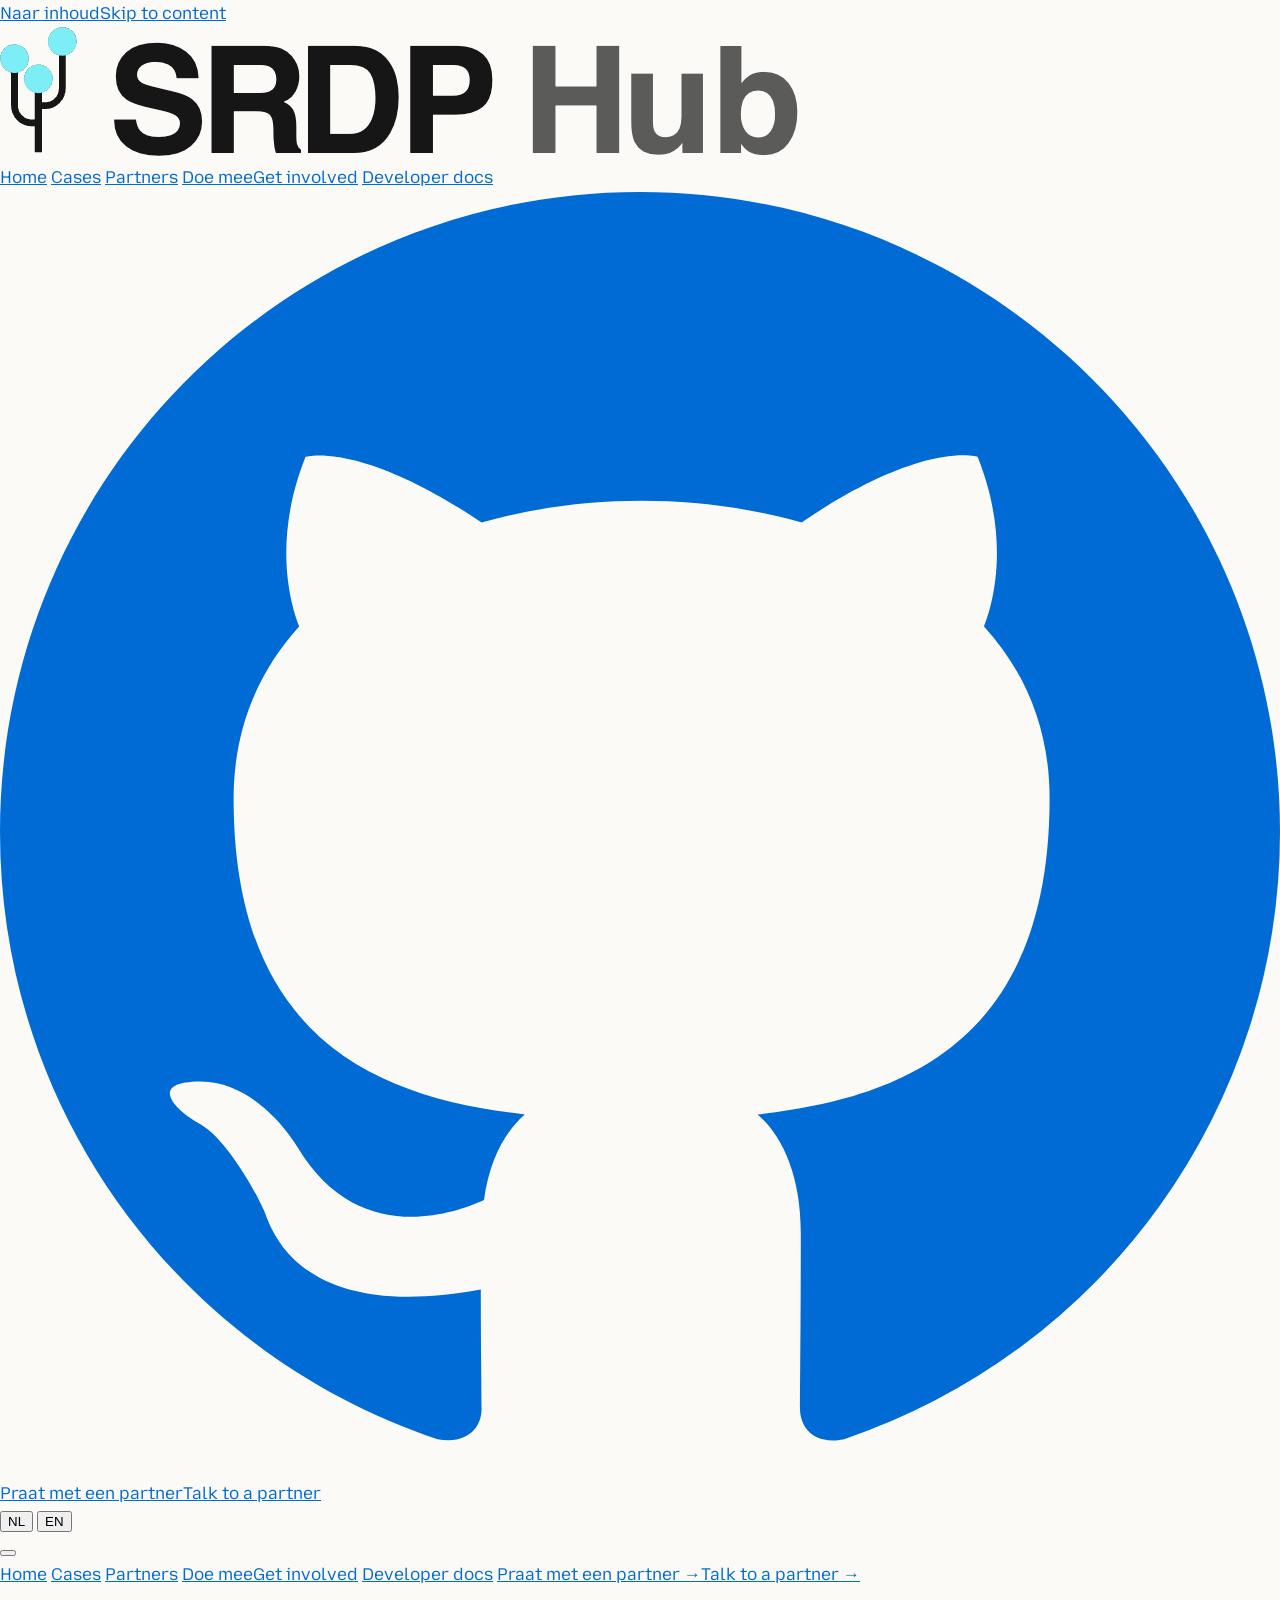
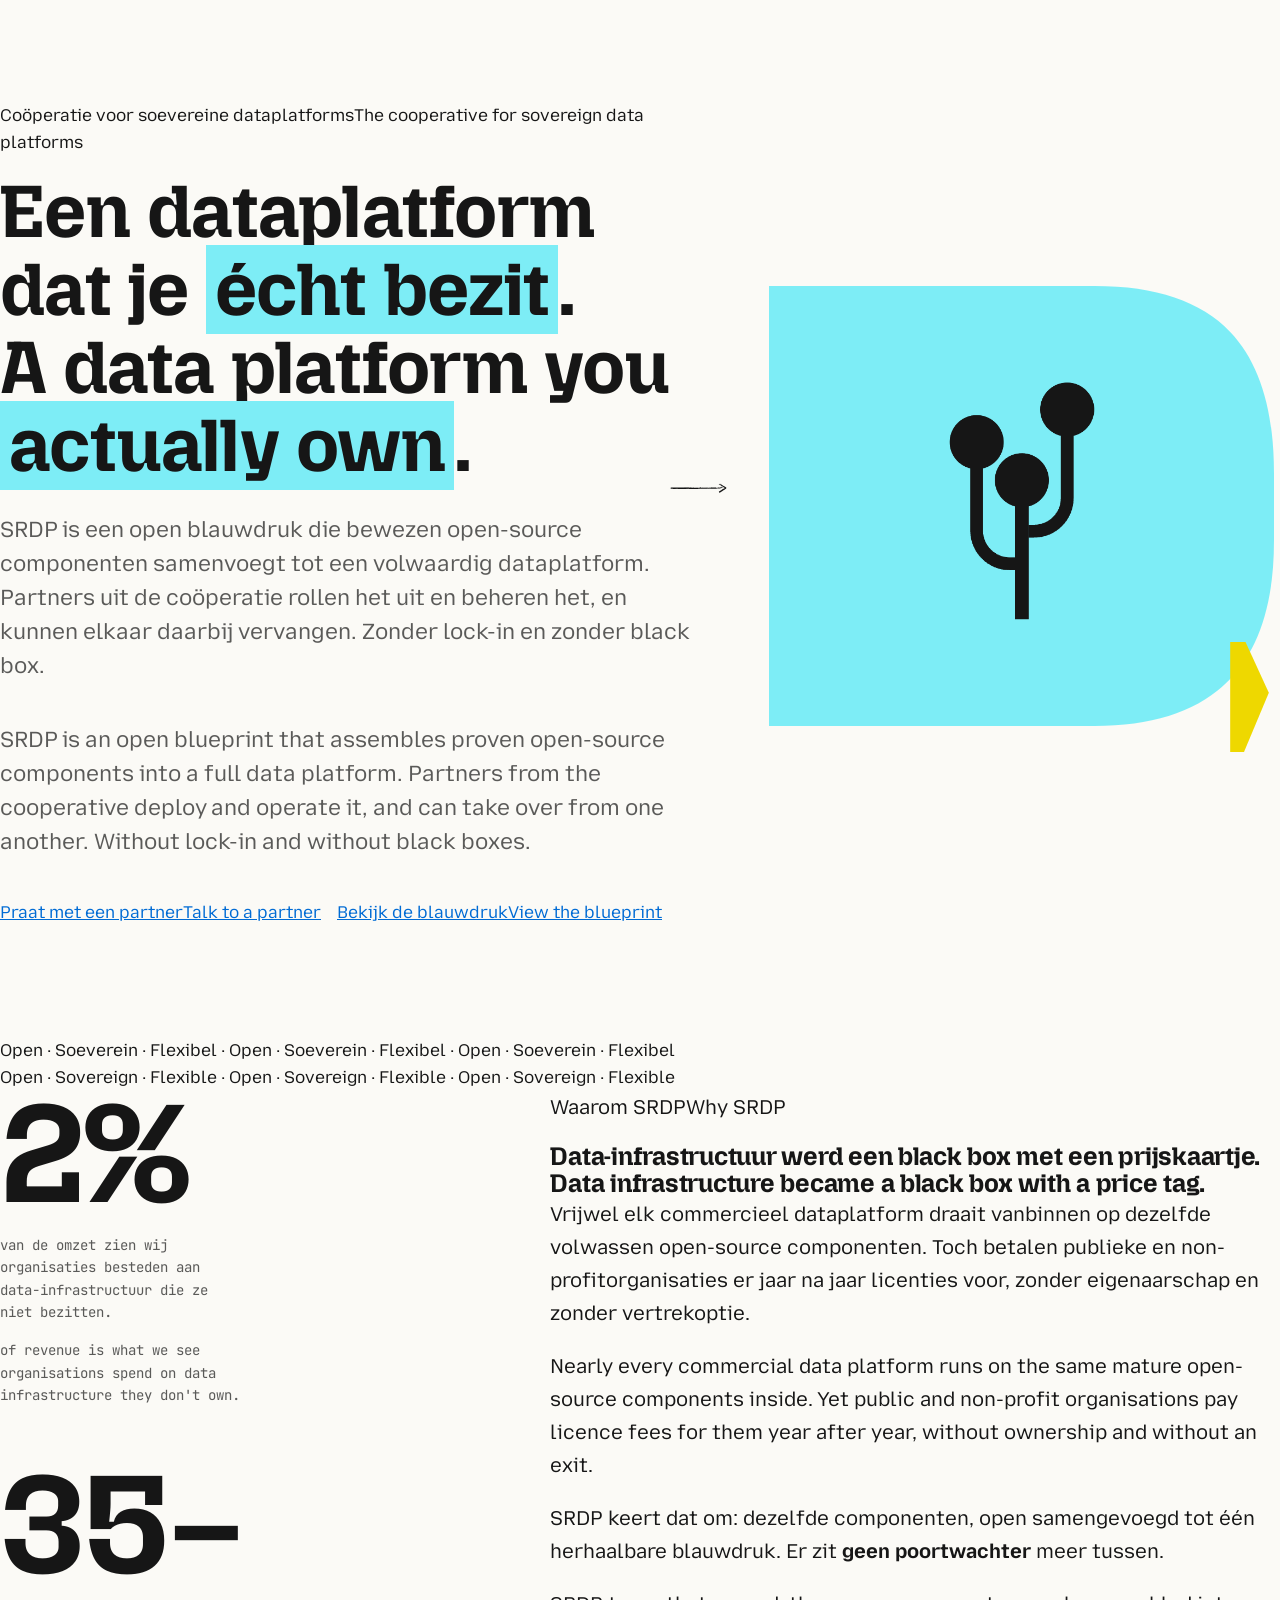
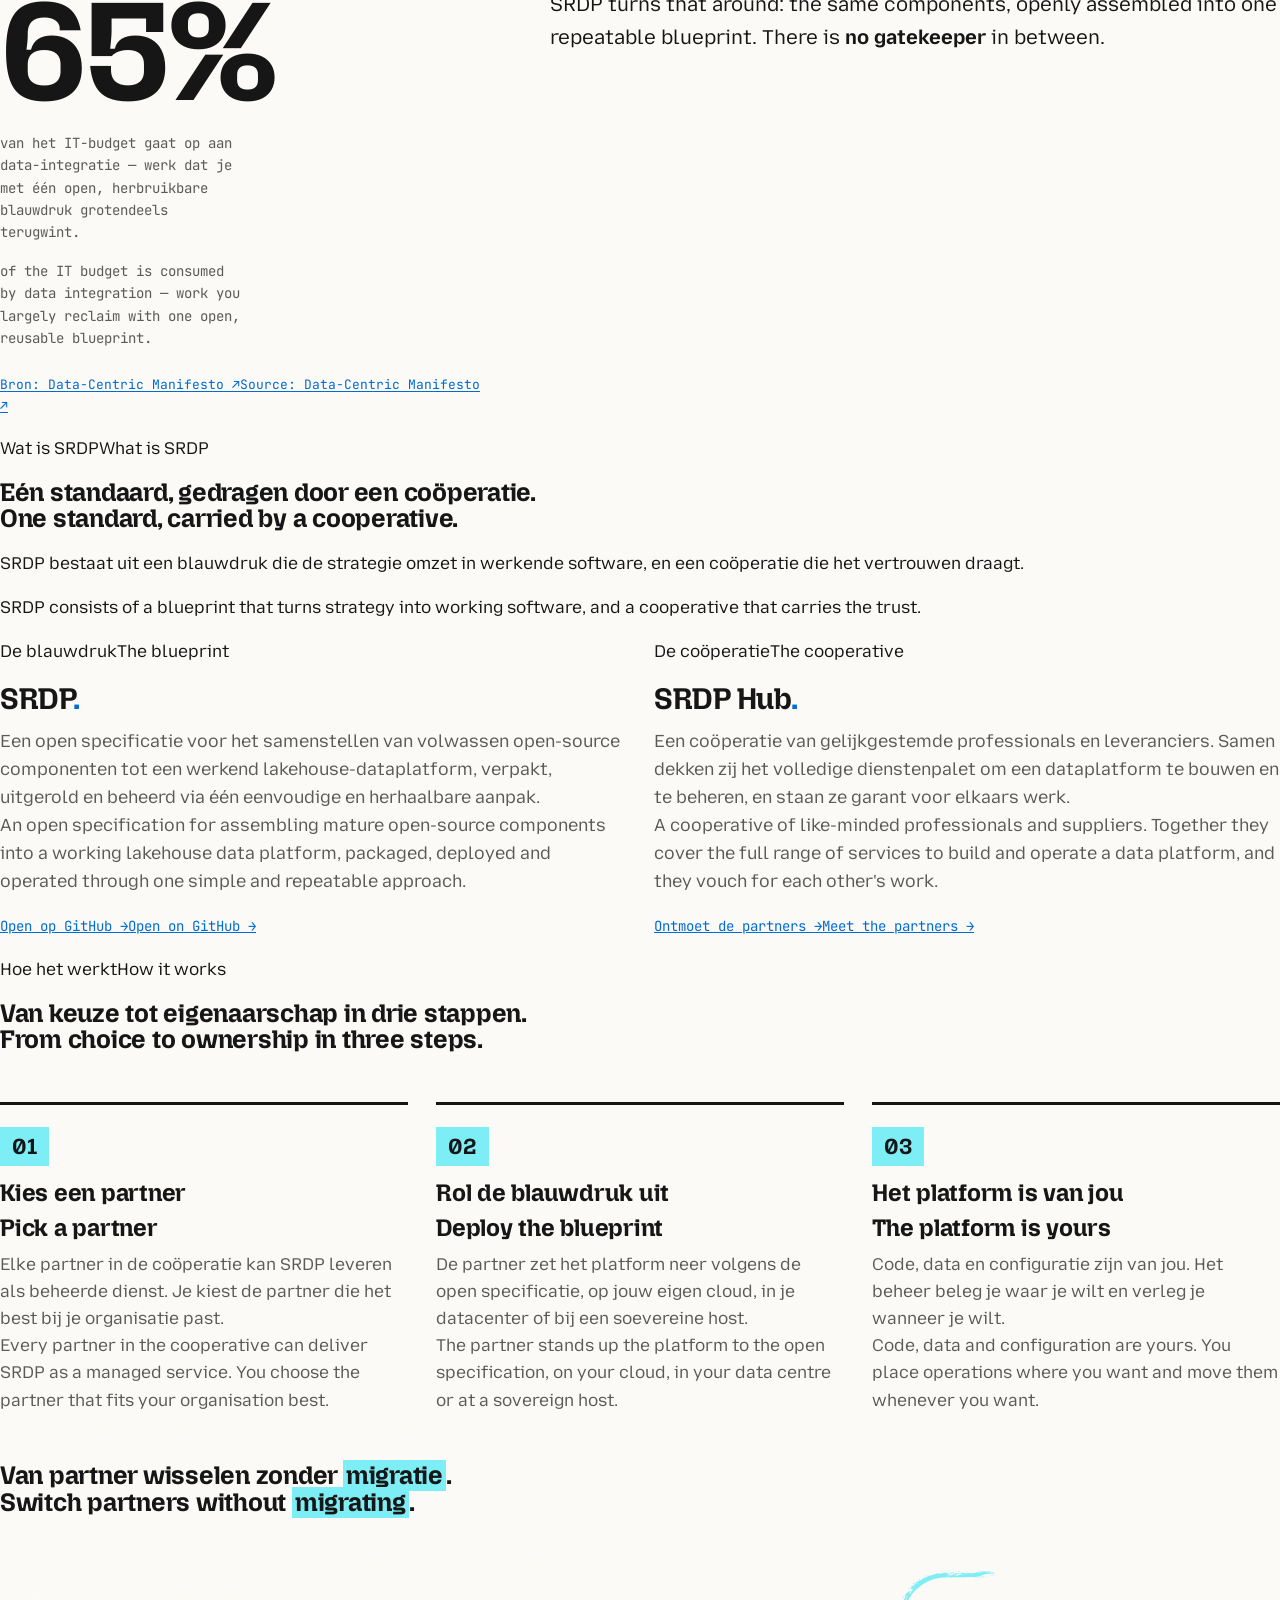
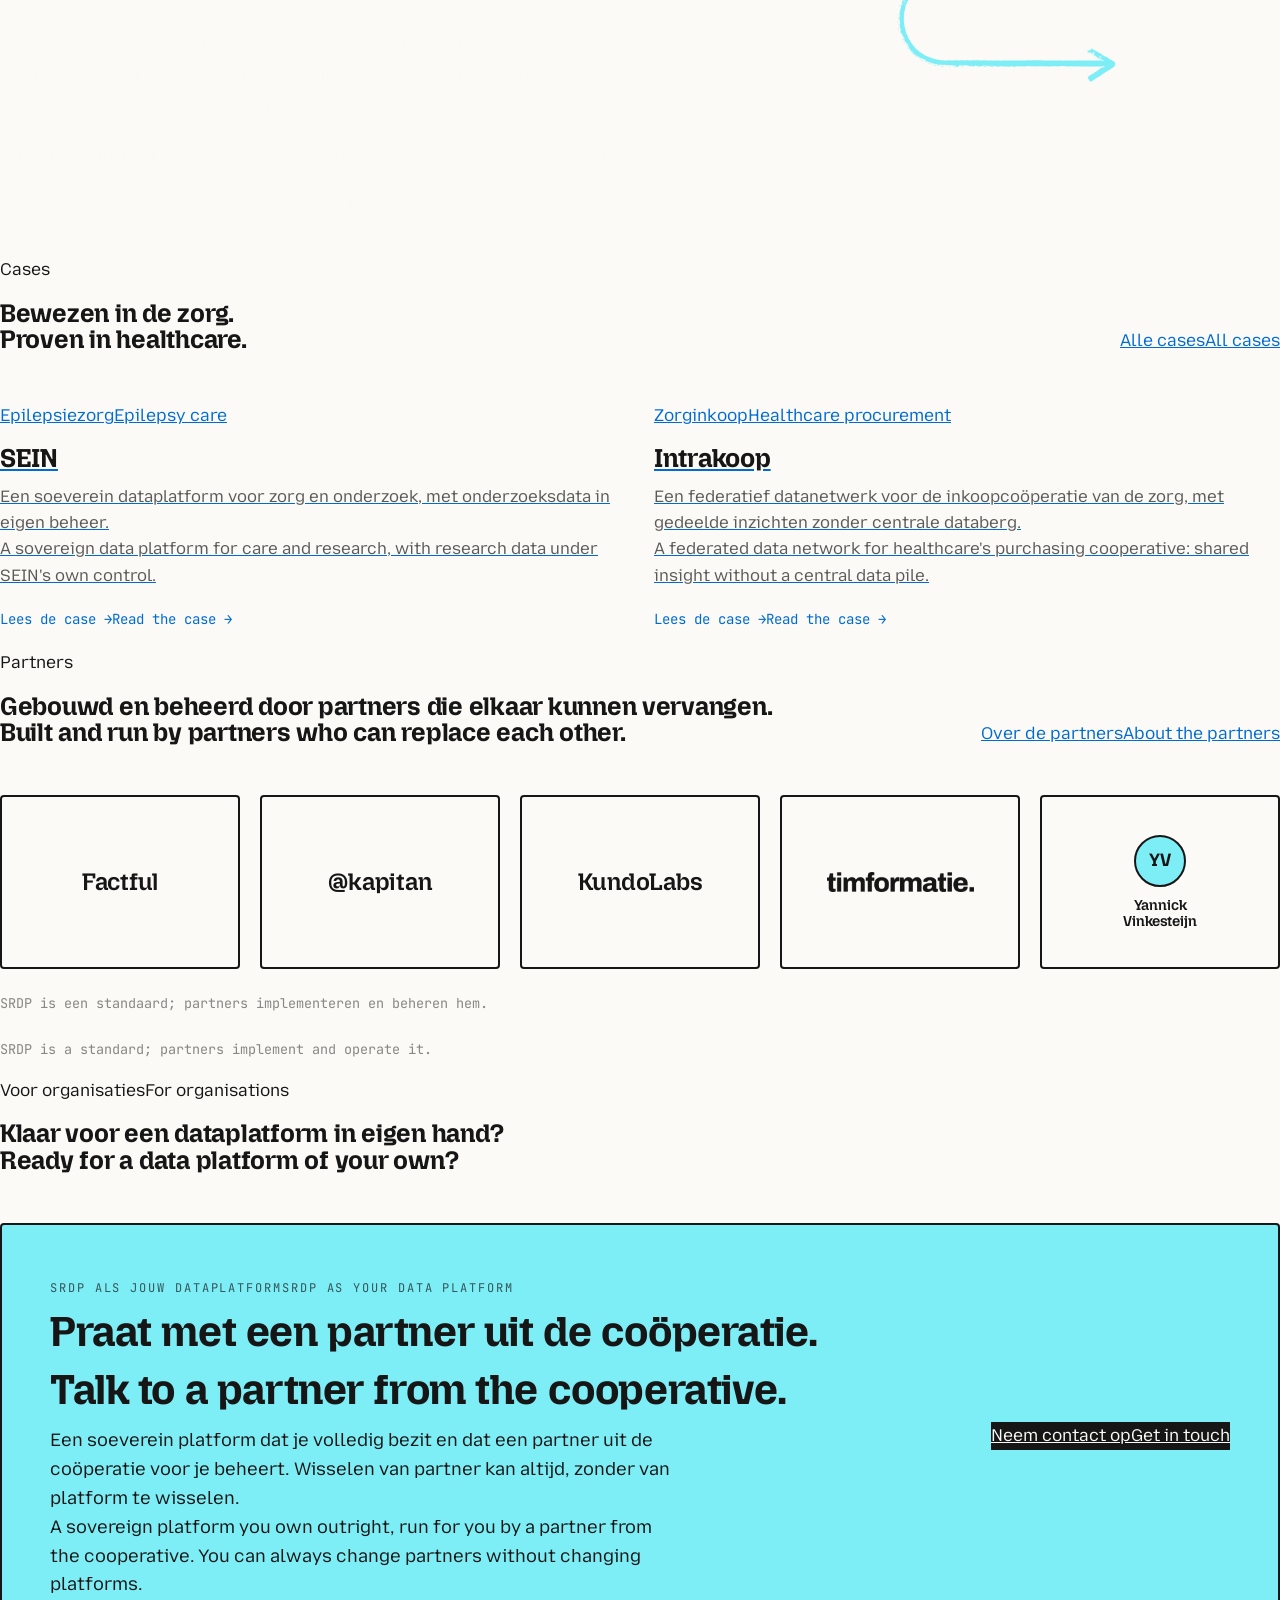
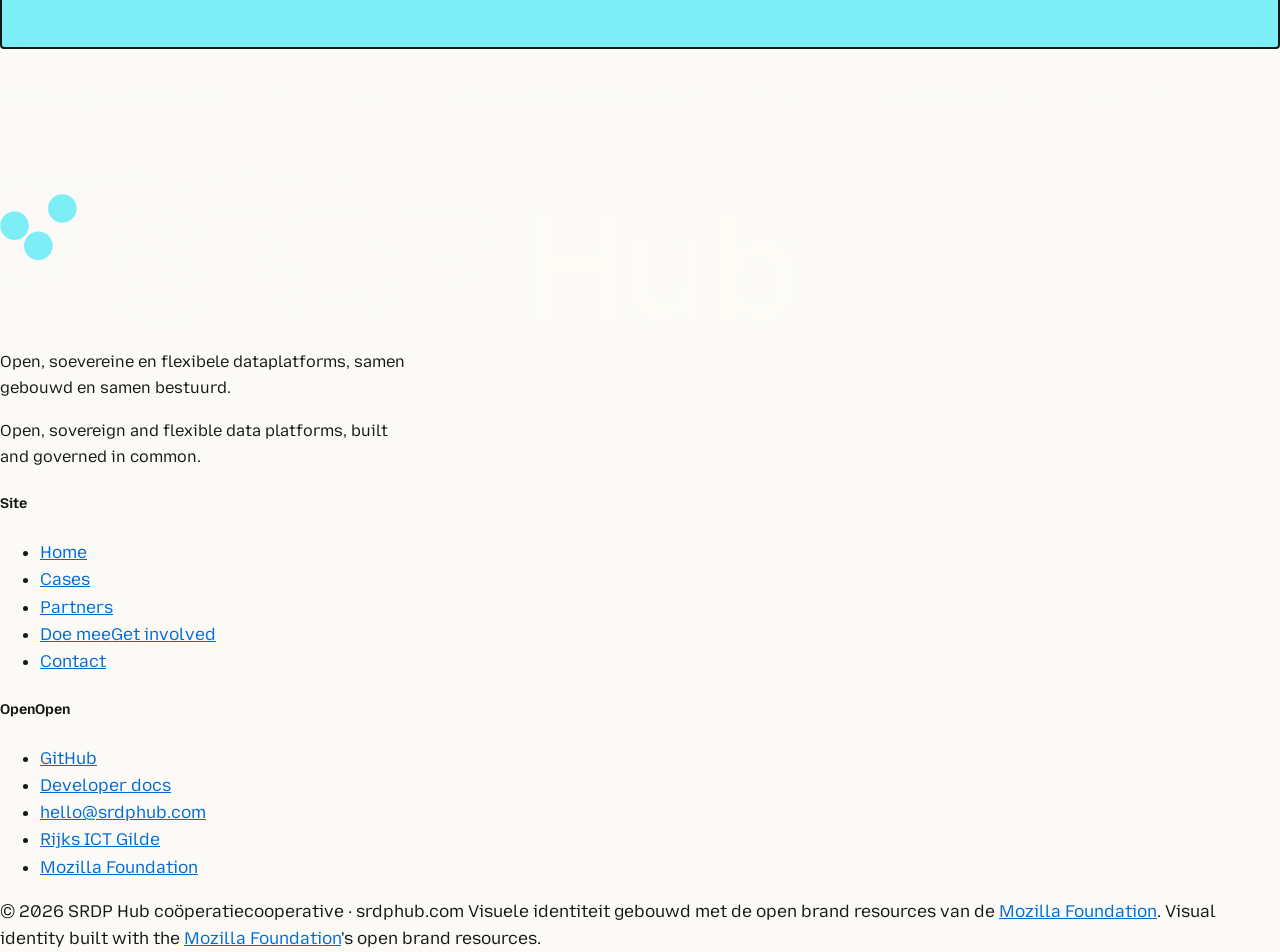
==== commit bae7cc69: "Archive DHD PLUGIN case; add data-integration budget stat - Remove the DHD PLUGIN case from cases.ht" ====
--- a/index.html
+++ b/index.html
@@ -97,6 +97,7 @@
   .problem-grid { display: grid; grid-template-columns: .8fr 1.2fr; gap: 64px; align-items: start; }
   .stat-big { font-family: var(--font-display); font-weight: 700; font-size: clamp(96px, 11vw, 160px); line-height: .9; letter-spacing: -0.03em; }
   .stat-lbl { font-family: var(--font-mono); font-size: 14px; line-height: 1.6; color: var(--ink-70); max-width: 30ch; margin-top: 16px; }
+  .stat-src { display: inline-block; margin-top: 12px; font-family: var(--font-mono); font-size: 13px; color: var(--blue-deep); text-decoration: underline; text-underline-offset: 2px; }
   .problem-grid .body p { font-size: 20px; line-height: 1.65; margin: 0 0 20px; max-width: 58ch; }
 
   /* ---------- what is SRDP ---------- */
@@ -129,7 +130,7 @@
   }
 
   /* ---------- cases teaser ---------- */
-  .cases-grid { display: grid; grid-template-columns: repeat(3, 1fr); gap: 28px; }
+  .cases-grid { display: grid; grid-template-columns: repeat(auto-fit, minmax(280px, 1fr)); gap: 28px; }
   .cases-grid .card h3 { font-size: 26px; margin: 16px 0 10px; }
   .cases-grid .card p { margin: 0; font-size: 16.5px; color: var(--ink-70); }
   .cases-grid .card .go { display: inline-block; margin-top: 20px; font-family: var(--font-mono); font-size: 14px; color: var(--blue-deep); }
@@ -258,6 +259,10 @@
         <div class="stat-big">2%</div>
         <p class="stat-lbl" lang="nl">van de omzet zien wij organisaties besteden aan data-infrastructuur die ze niet bezitten.</p>
         <p class="stat-lbl" lang="en">of revenue is what we see organisations spend on data infrastructure they don't own.</p>
+        <div class="stat-big" style="margin-top: 56px">35–65%</div>
+        <p class="stat-lbl" lang="nl">van het IT-budget gaat op aan data-integratie — werk dat je met één open, herbruikbare blauwdruk grotendeels terugwint.</p>
+        <p class="stat-lbl" lang="en">of the IT budget is consumed by data integration — work you largely reclaim with one open, reusable blueprint.</p>
+        <a class="stat-src" href="https://datacentricmanifesto.org/principles/" target="_blank" rel="noopener"><span lang="nl">Bron: Data-Centric Manifesto ↗</span><span lang="en">Source: Data-Centric Manifesto ↗</span></a>
       </div>
       <div class="body">
         <p class="eyebrow"><span lang="nl">Waarom SRDP</span><span lang="en">Why SRDP</span></p>
@@ -368,13 +373,6 @@
         <p lang="en">A sovereign data platform for care and research, with research data under SEIN's own control.</p>
         <span class="go"><span lang="nl">Lees de case →</span><span lang="en">Read the case →</span></span>
       </a>
-      <a class="card" href="cases.html#dhd">
-        <span class="tag"><span lang="nl">Ziekenhuizen</span><span lang="en">Hospitals</span></span>
-        <h3>DHD · PLUGIN</h3>
-        <p lang="nl">Federatief analyseren over ziekenhuizen heen: de inzichten reizen, de patiëntdata blijft in huis.</p>
-        <p lang="en">Federated analysis across hospitals: the insights travel, the patient data stays home.</p>
-        <span class="go"><span lang="nl">Lees de case →</span><span lang="en">Read the case →</span></span>
-      </a>
       <a class="card" href="cases.html#intrakoop">
         <span class="tag"><span lang="nl">Zorginkoop</span><span lang="en">Healthcare procurement</span></span>
         <h3>Intrakoop</h3>
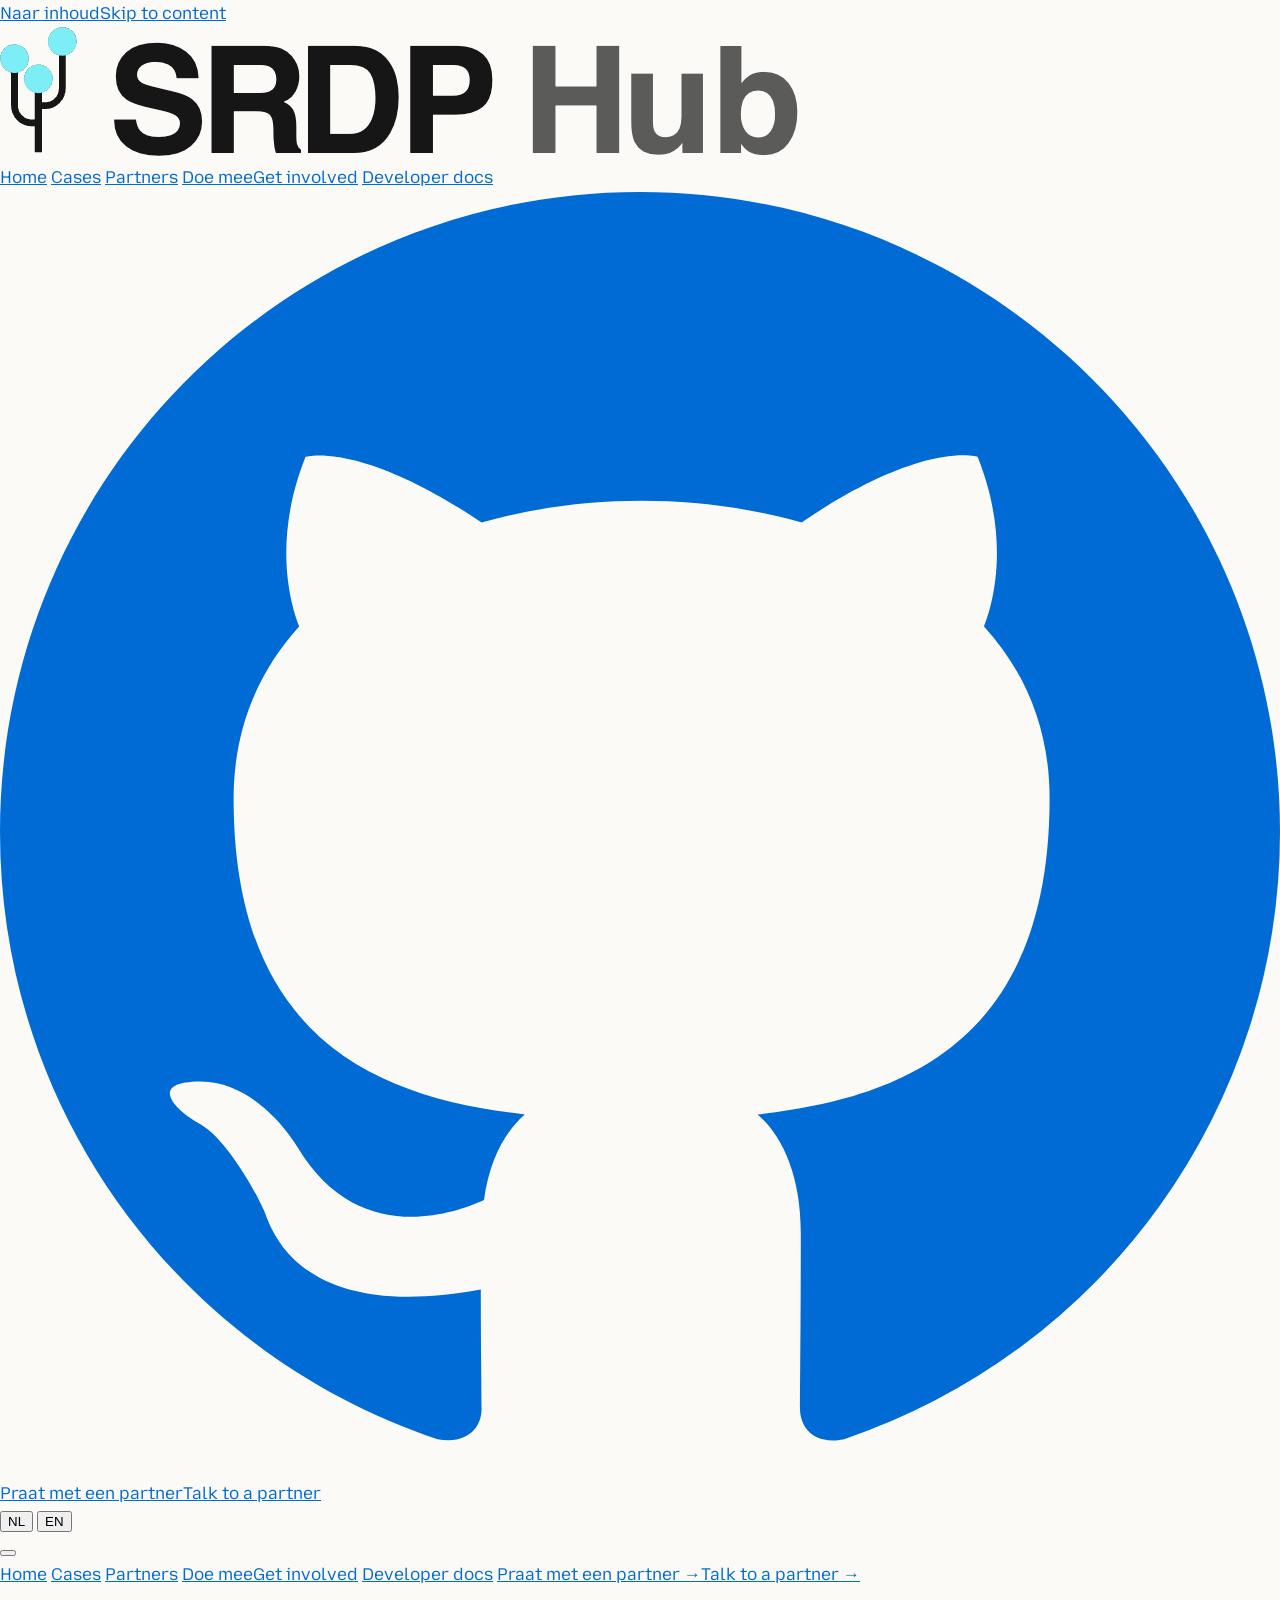
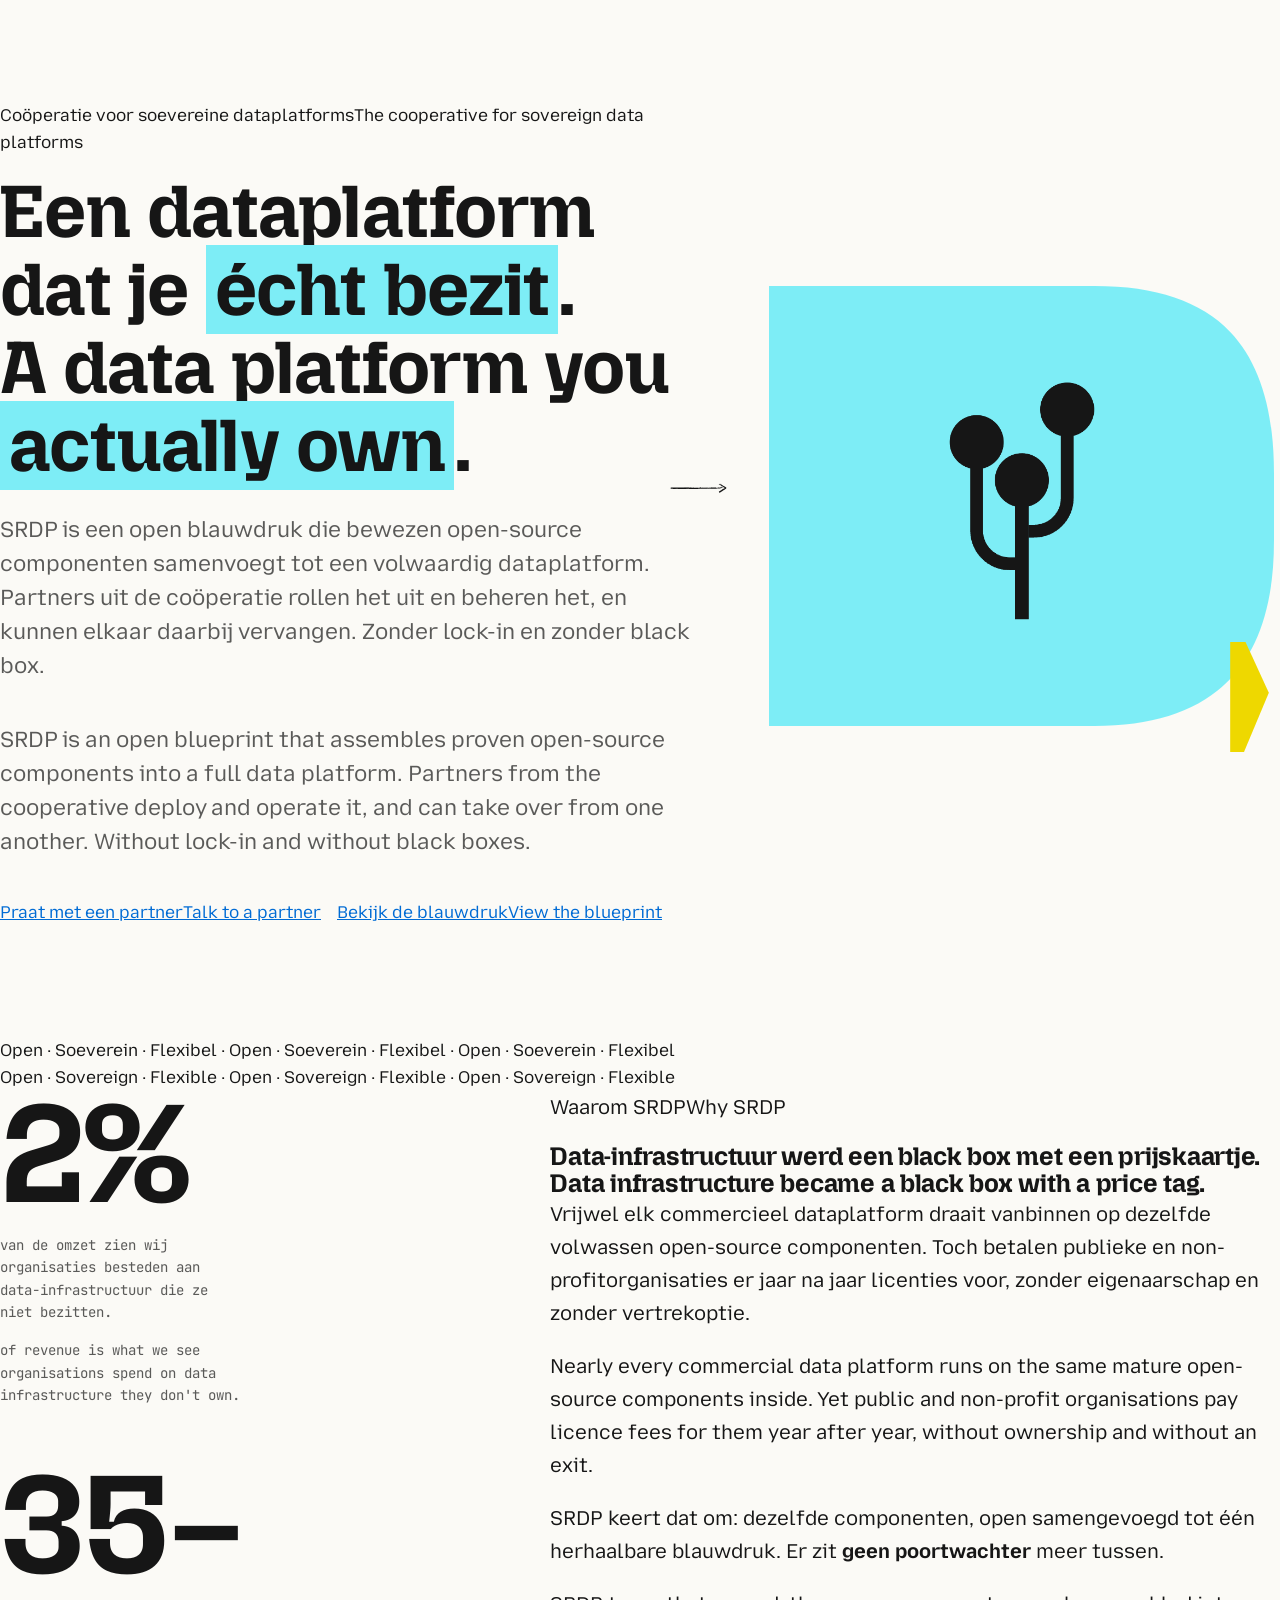
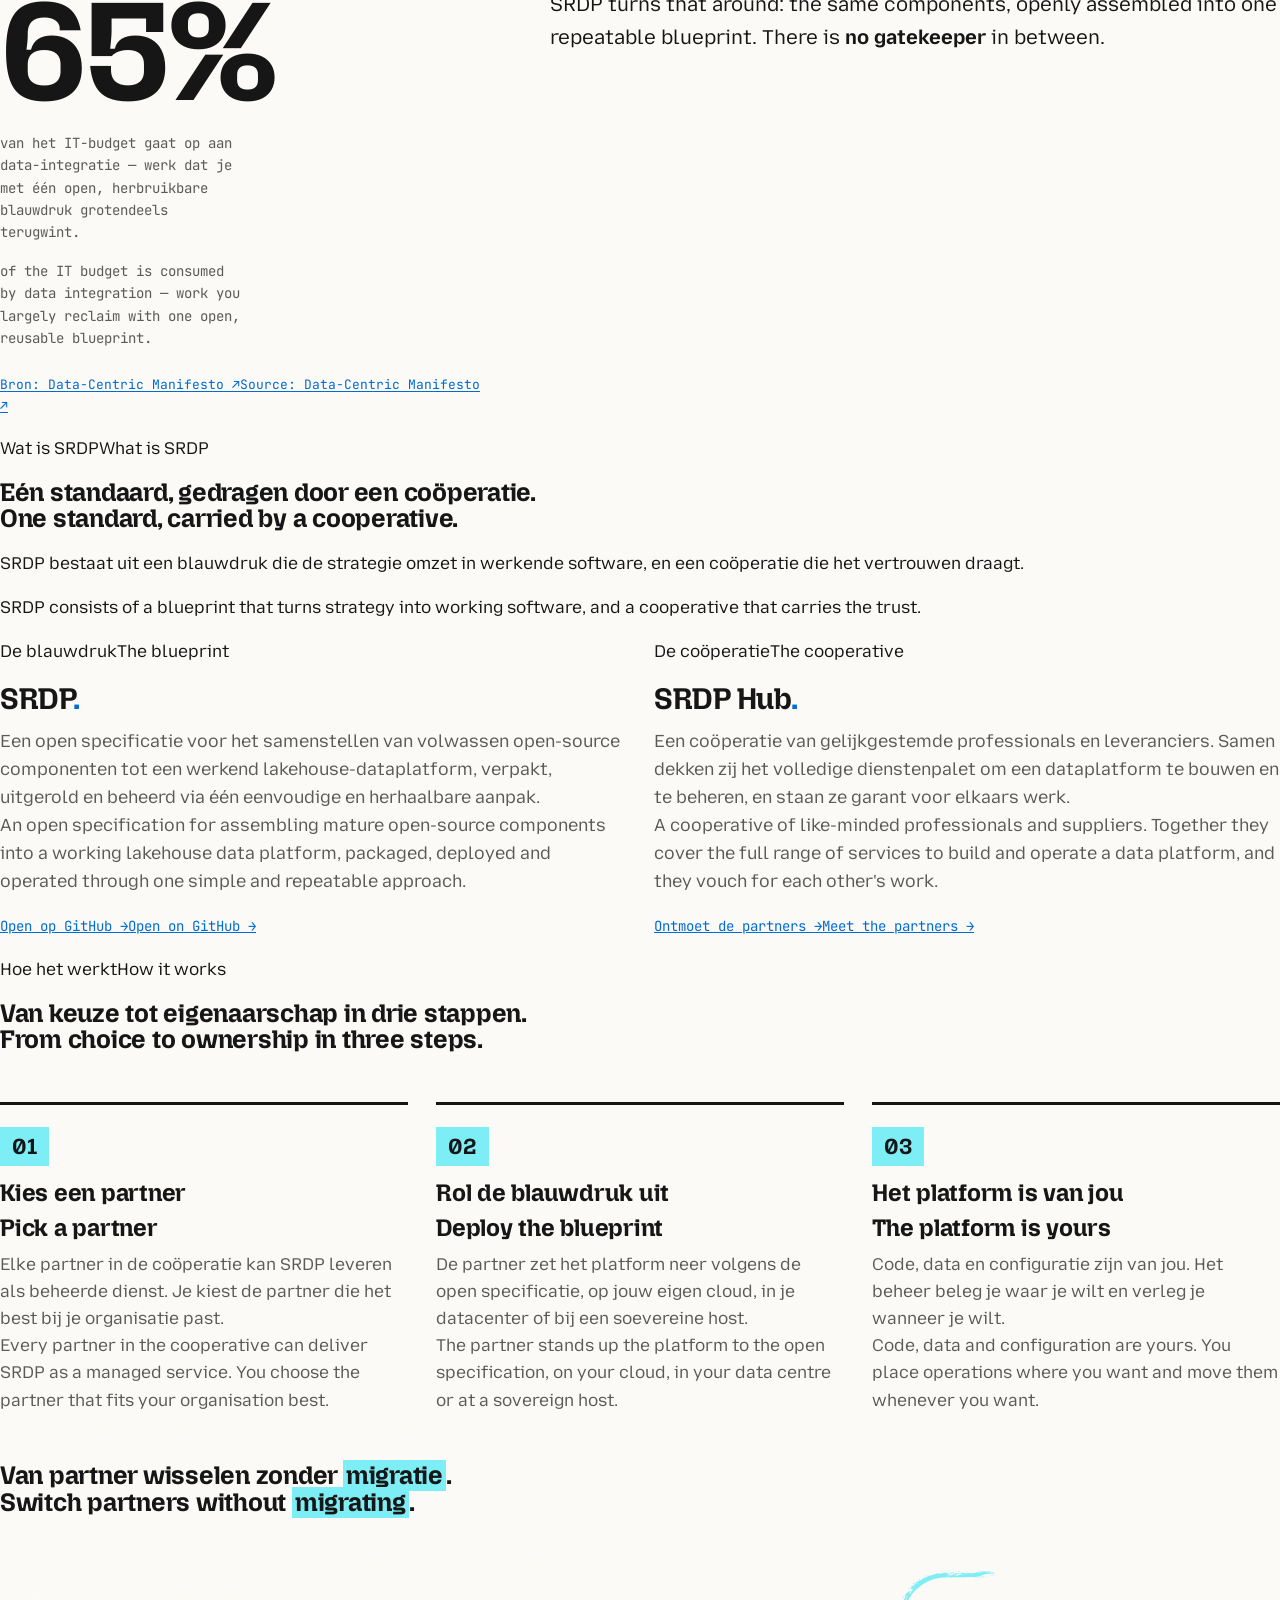
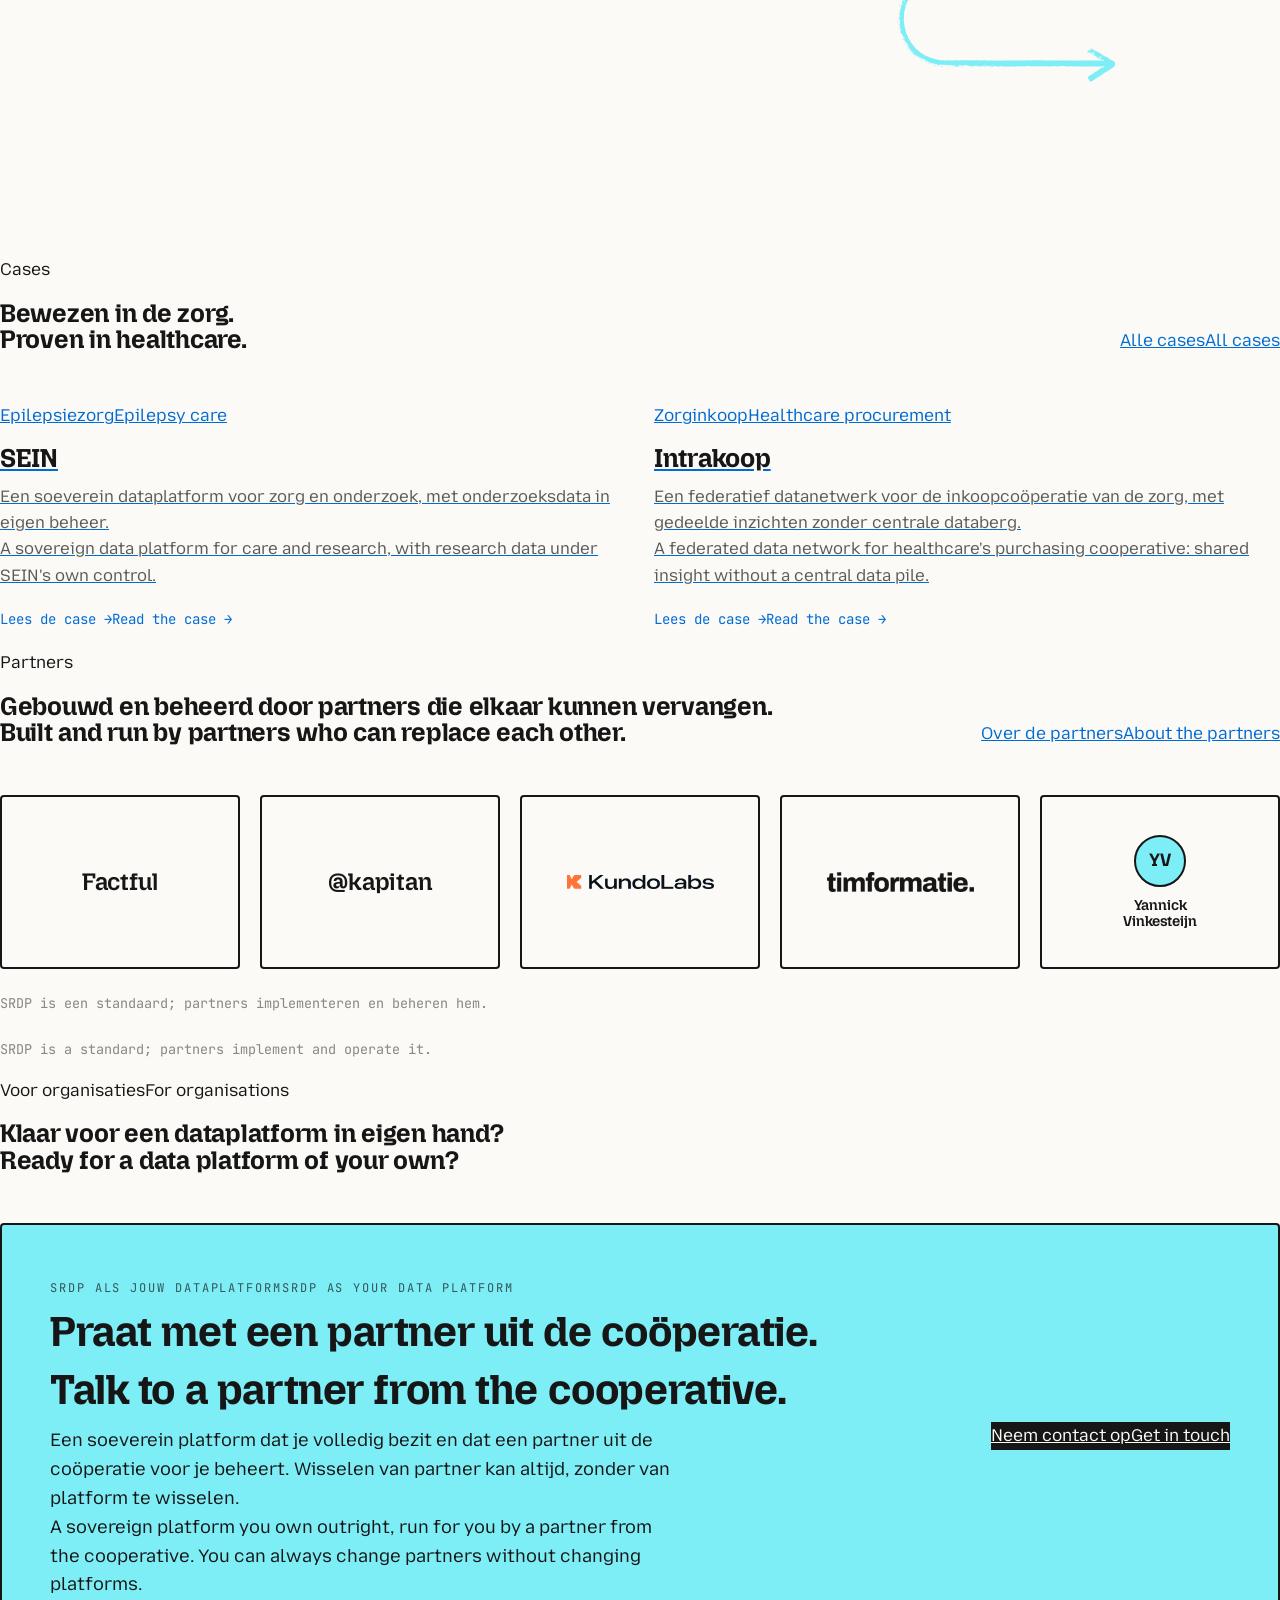
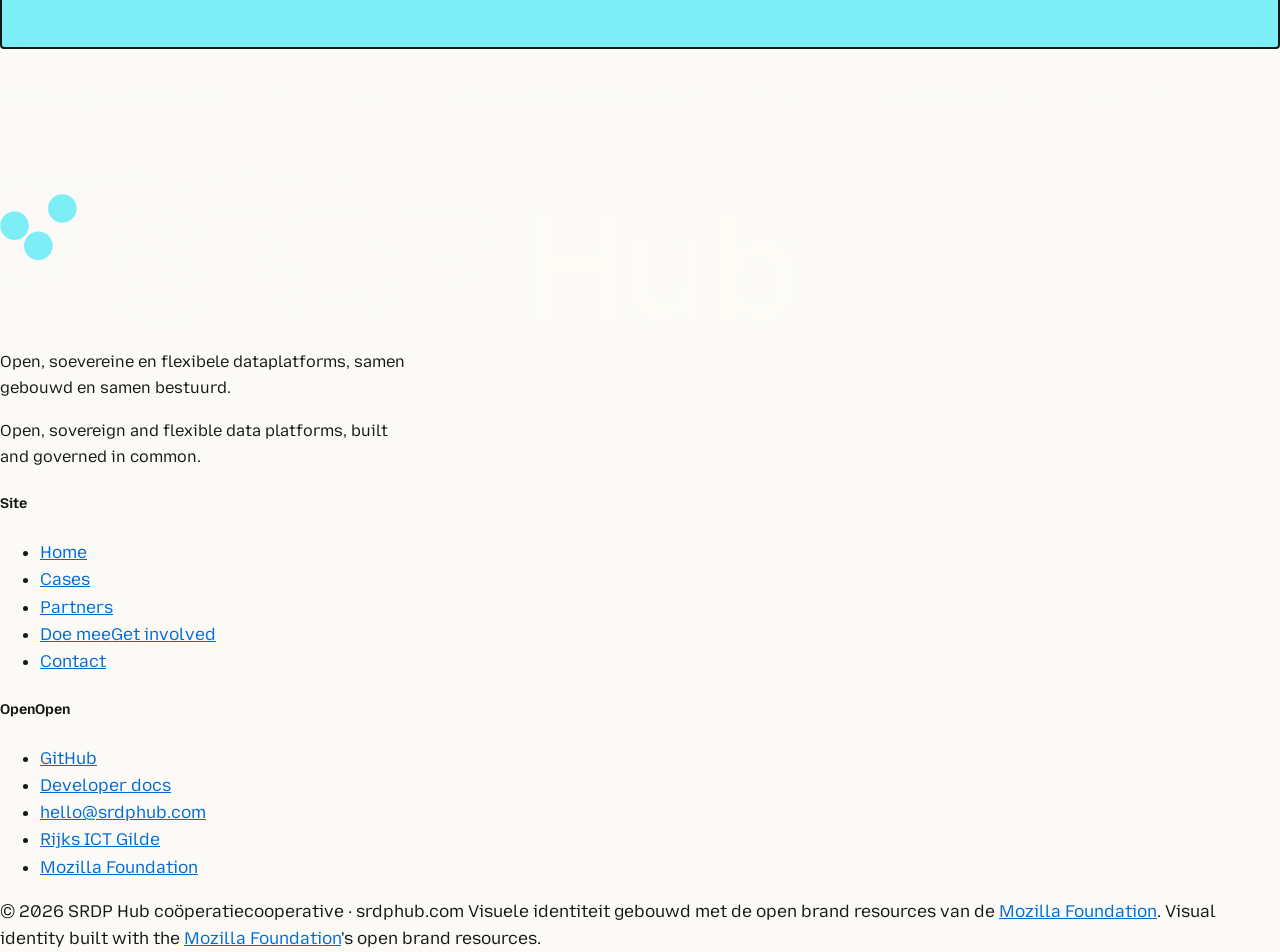
==== commit b0a33727: "Use KundoLabs logo on partner tiles; drop draft-profile note Replace the KundoLabs text wordmark wit" ====
--- a/index.html
+++ b/index.html
@@ -398,7 +398,7 @@
     <div class="partner-grid" style="margin-top: 48px">
       <div class="partner-tile"><span class="wordmark">Factful</span></div>
       <div class="partner-tile"><span class="wordmark">@kapitan</span></div>
-      <div class="partner-tile"><span class="wordmark">KundoLabs</span></div>
+      <div class="partner-tile"><img src="assets/partners/kundolabs.png" alt="KundoLabs"></div>
       <div class="partner-tile"><img src="assets/partners/timformatie-ink.png" alt="Timformatie"></div>
       <div class="partner-tile is-person">
         <img class="ph" src="https://yannickvinkesteijn.com/images/yannick_new-min.png" alt="Yannick Vinkesteijn" onerror="this.onerror=null;this.outerHTML='<span class=&quot;ph mono&quot;>YV</span>'">
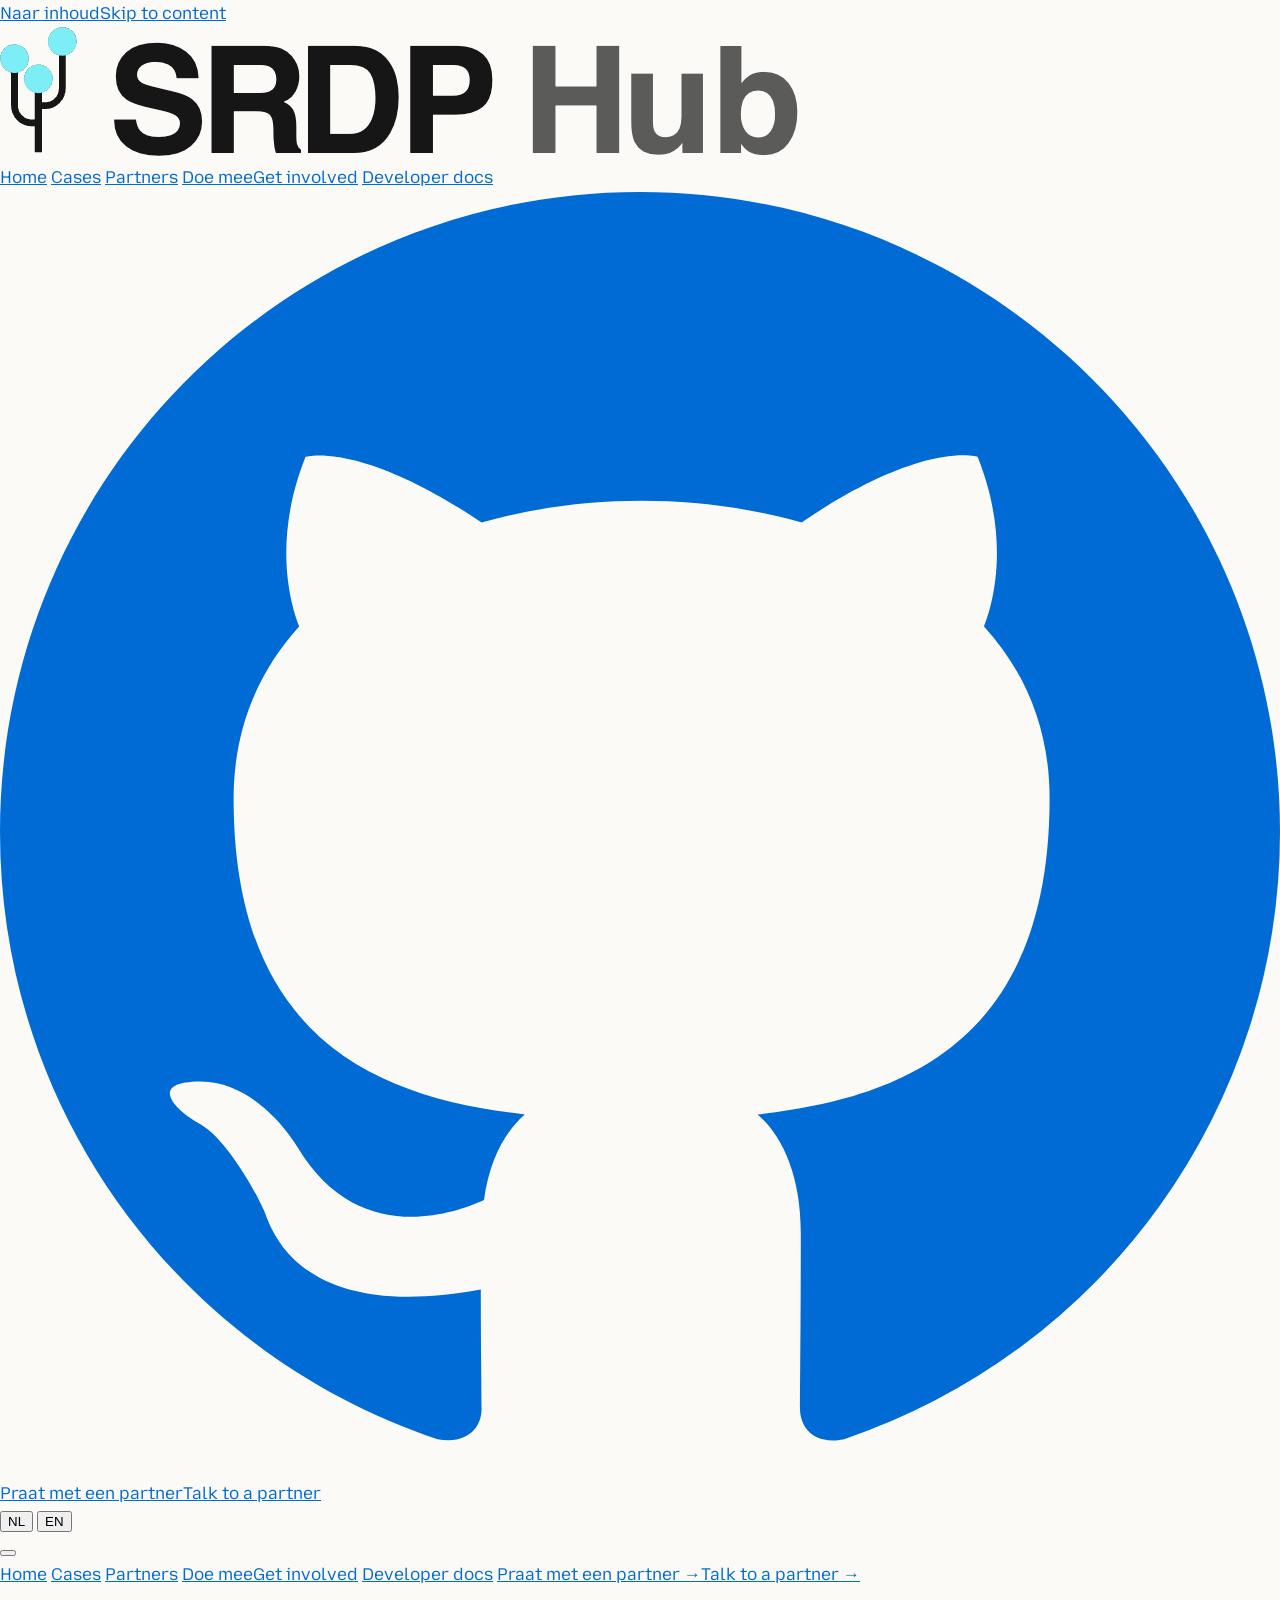
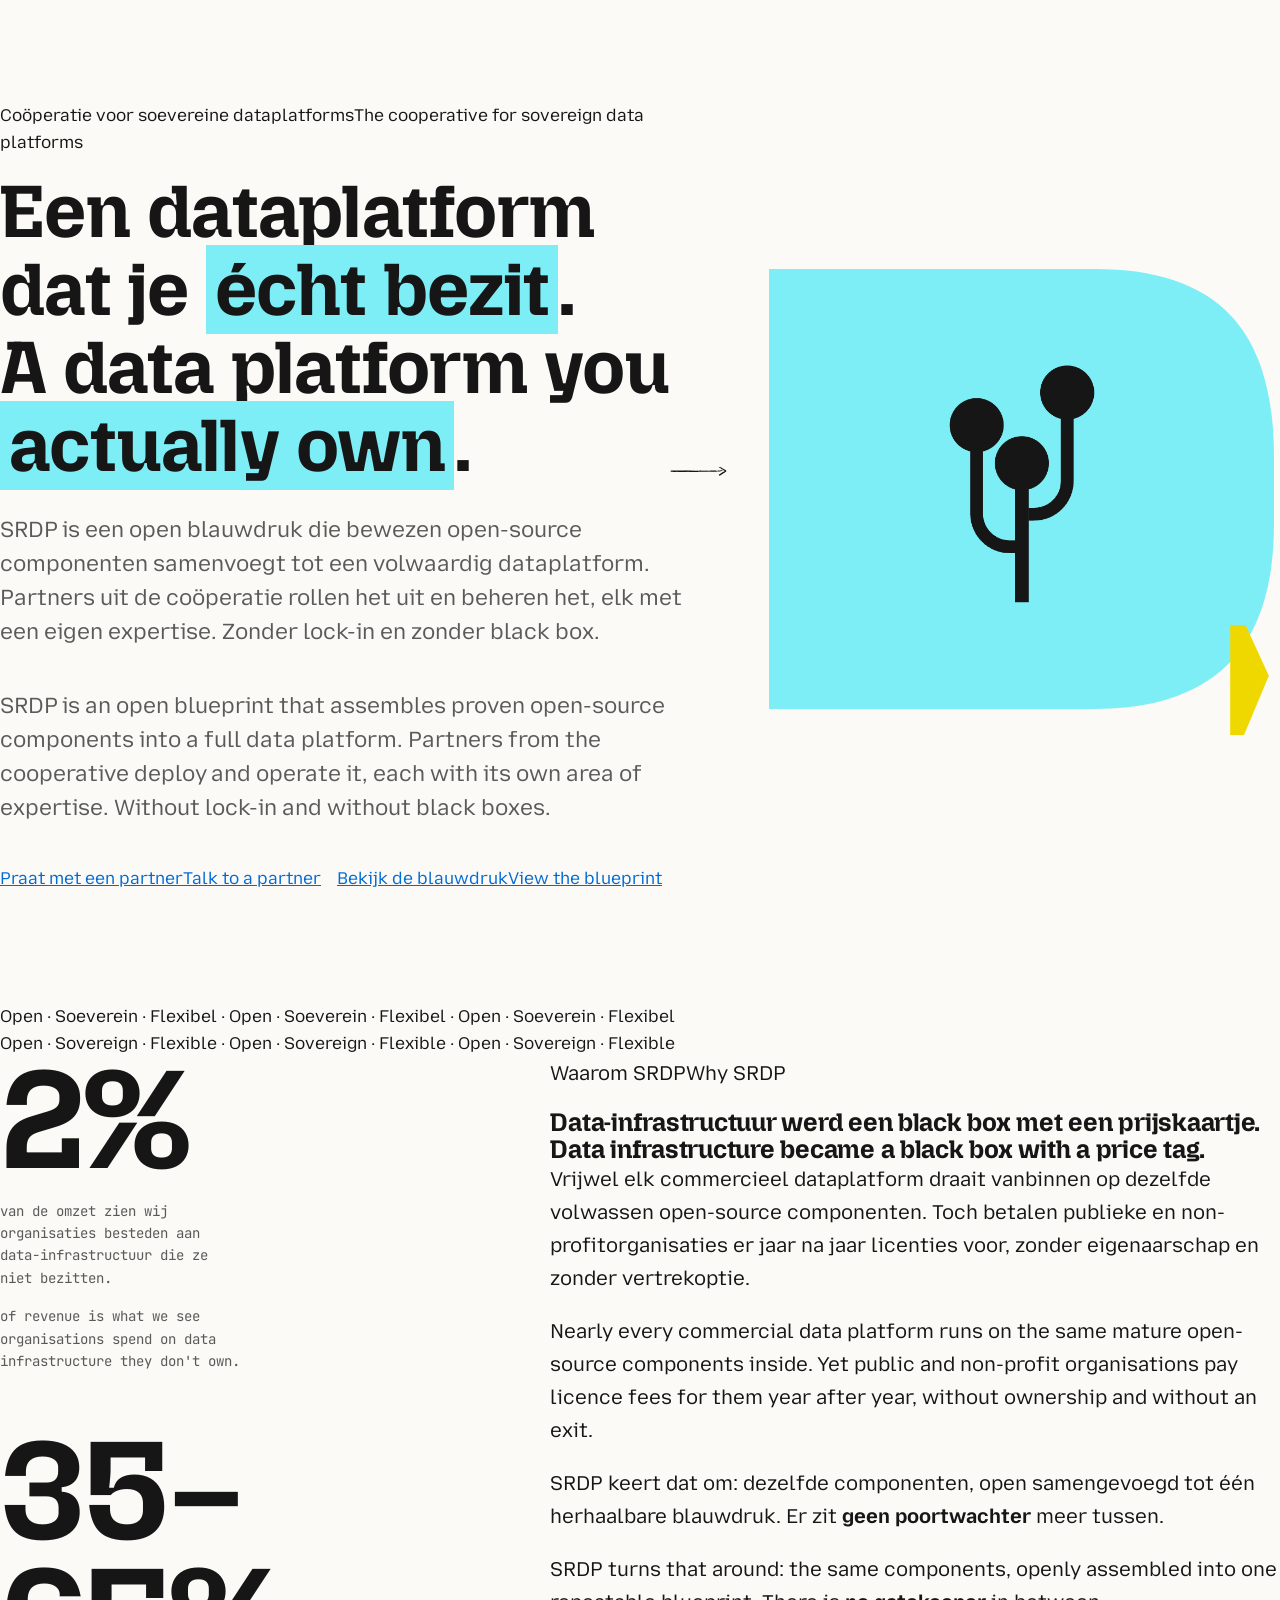
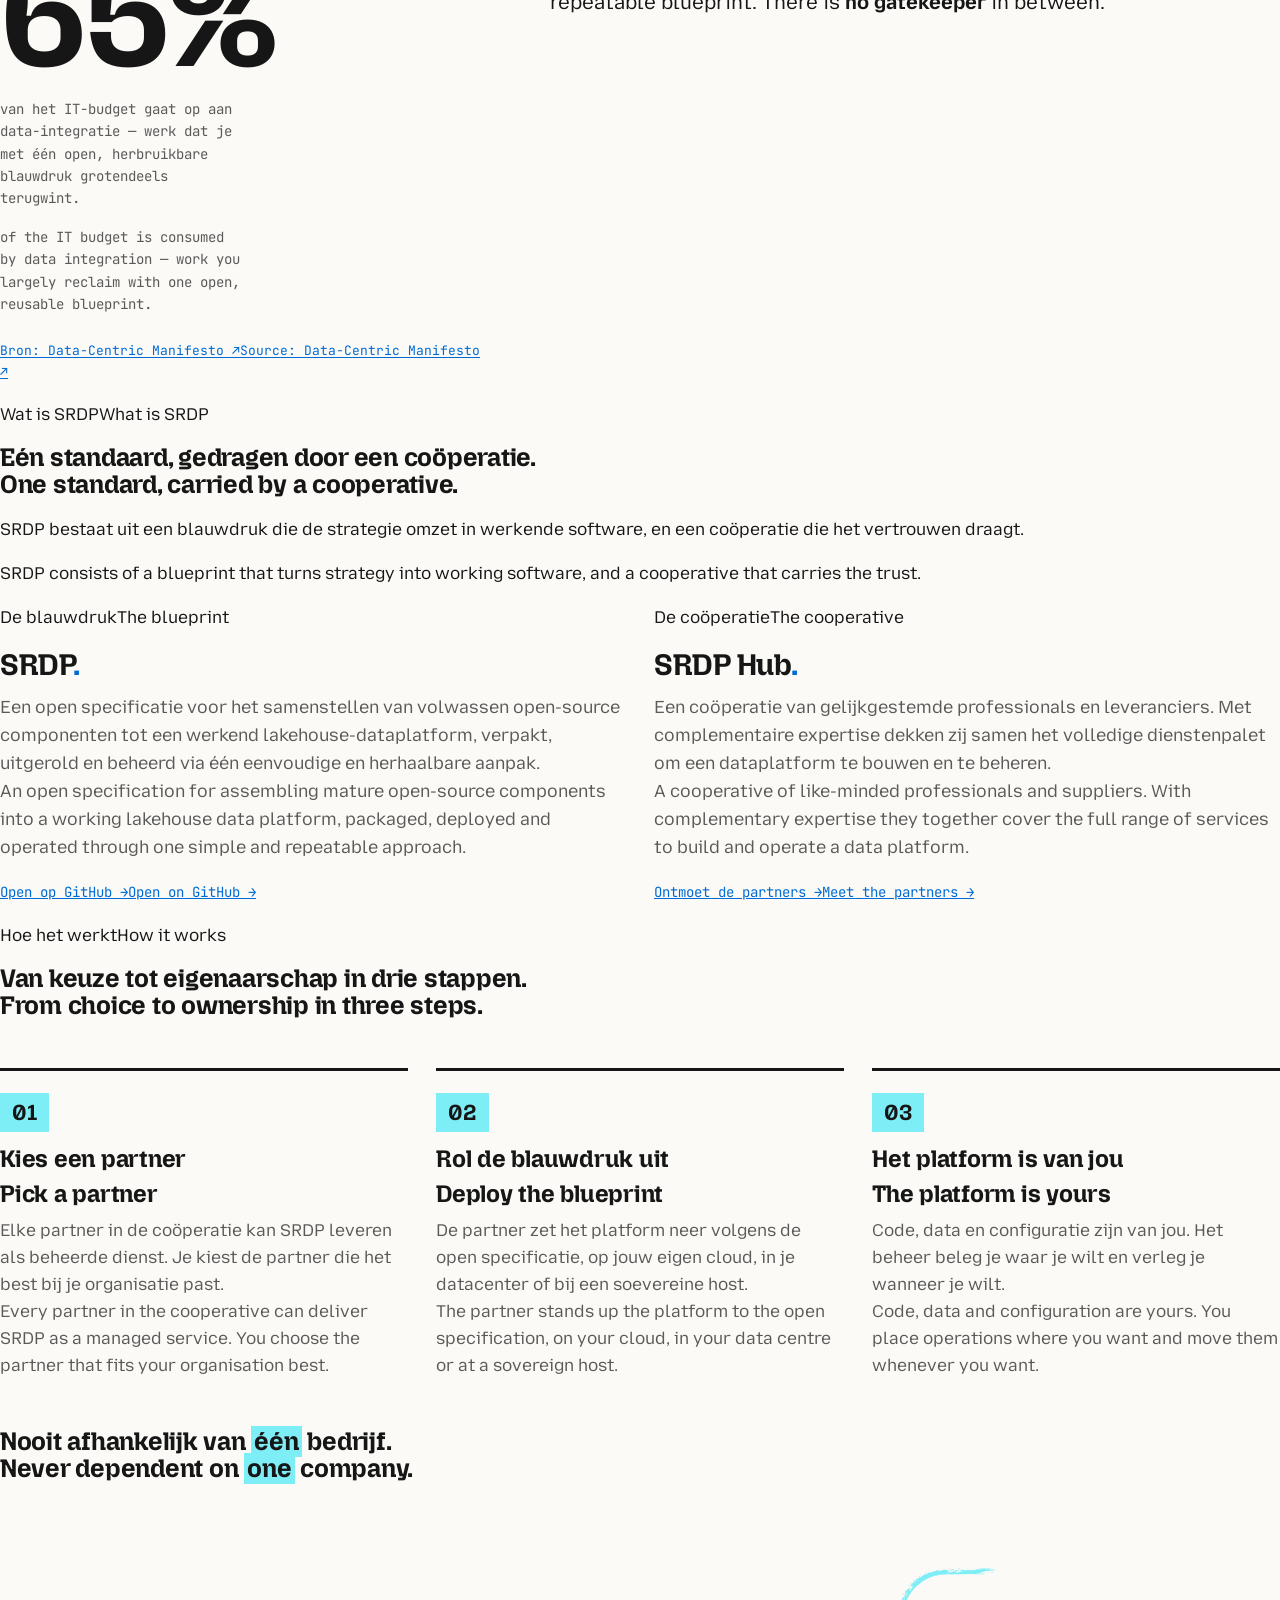
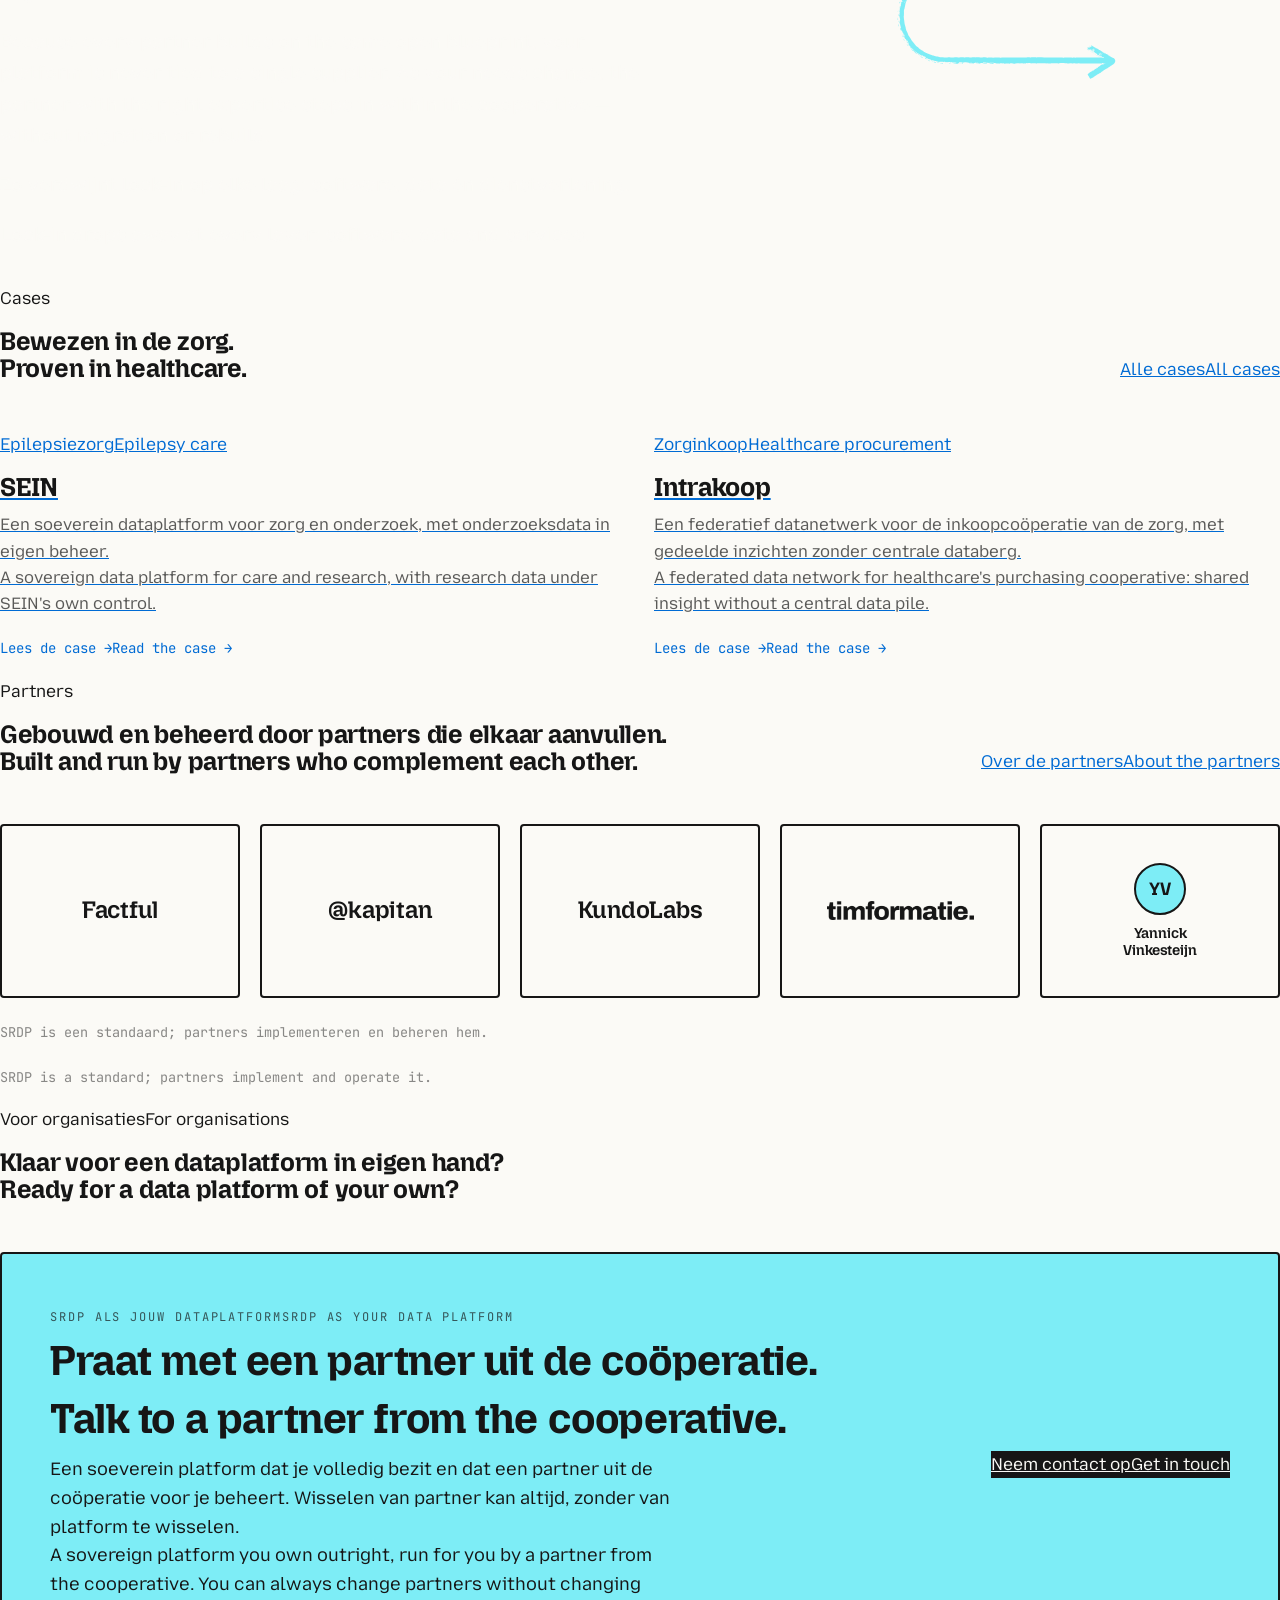
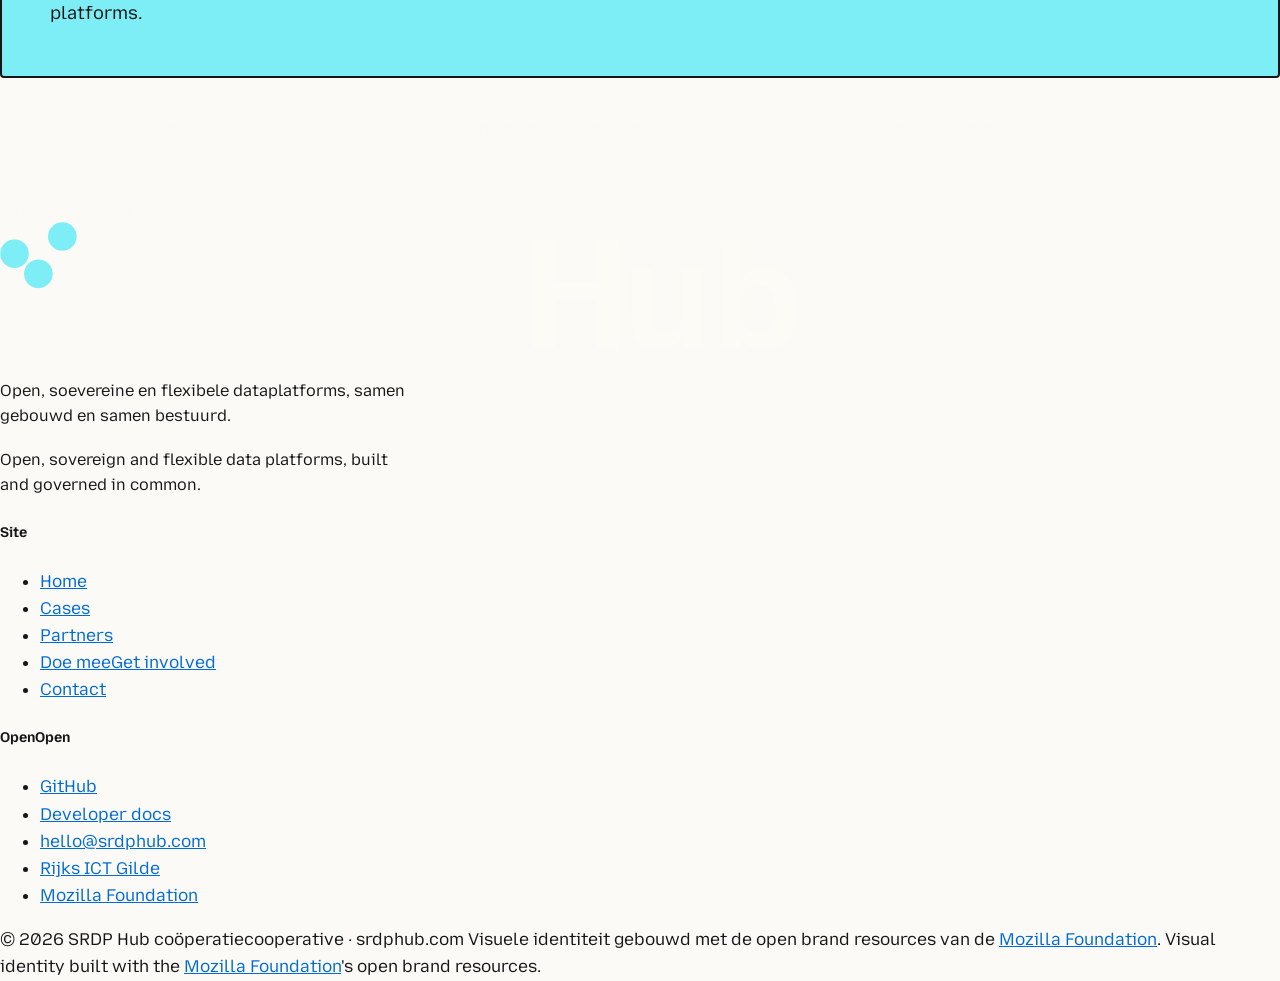
==== commit 7af5b6fe: "Reframe partners as complementary, not competitors Partners were framed as competitors who replace e" ====
--- a/index.html
+++ b/index.html
@@ -5,12 +5,12 @@
 <script>(function(){try{var k='srdphub-lang',s=localStorage.getItem(k),l;if(s==='en'||s==='nl'){l=s;}else{var a=navigator.languages&&navigator.languages.length?navigator.languages:[navigator.language||''];l=a.some(function(x){return /^nl/i.test(x);})?'nl':'en';}var d=document.documentElement;d.setAttribute('data-lang',l);d.setAttribute('lang',l);}catch(e){}})();</script>
 <title>SRDP Hub — Een open-source dataplatform dat je écht bezit</title>
 <meta name="viewport" content="width=device-width, initial-scale=1">
-<meta name="description" content="SRDP is een open blauwdruk voor soevereine dataplatforms: bewezen open-source componenten, uitgerold en beheerd door coöperatie-partners die elkaar kunnen vervangen. Zonder lock-in en zonder black box.">
+<meta name="description" content="SRDP is een open blauwdruk voor soevereine dataplatforms: bewezen open-source componenten, uitgerold en beheerd door coöperatie-partners met complementaire expertise. Zonder lock-in en zonder black box.">
 <link rel="canonical" href="https://srdphub.com/">
 <meta property="og:type" content="website">
 <meta property="og:site_name" content="SRDP Hub">
 <meta property="og:title" content="SRDP Hub — Een dataplatform dat je écht bezit">
-<meta property="og:description" content="Open blauwdruk voor soevereine dataplatforms. Zonder lock-in en zonder black box, beheerd door partners die elkaar kunnen vervangen.">
+<meta property="og:description" content="Open blauwdruk voor soevereine dataplatforms. Zonder lock-in en zonder black box, beheerd door partners met complementaire expertise.">
 <meta property="og:url" content="https://srdphub.com/">
 <meta property="og:image" content="https://srdphub.com/assets/og-image.png">
 <meta property="og:locale" content="nl_NL">
@@ -225,8 +225,8 @@
       <p class="eyebrow"><span lang="nl">Coöperatie voor soevereine dataplatforms</span><span lang="en">The cooperative for sovereign data platforms</span></p>
       <h1 lang="nl">Een dataplatform dat je <span class="mark">écht bezit</span>.</h1>
       <h1 lang="en">A data platform you <span class="mark">actually own</span>.</h1>
-      <p class="sub" lang="nl">SRDP is een open blauwdruk die bewezen open-source componenten samenvoegt tot een volwaardig dataplatform. Partners uit de coöperatie rollen het uit en beheren het, en kunnen elkaar daarbij vervangen. Zonder lock-in en zonder black box.</p>
-      <p class="sub" lang="en">SRDP is an open blueprint that assembles proven open-source components into a full data platform. Partners from the cooperative deploy and operate it, and can take over from one another. Without lock-in and without black boxes.</p>
+      <p class="sub" lang="nl">SRDP is een open blauwdruk die bewezen open-source componenten samenvoegt tot een volwaardig dataplatform. Partners uit de coöperatie rollen het uit en beheren het, elk met een eigen expertise. Zonder lock-in en zonder black box.</p>
+      <p class="sub" lang="en">SRDP is an open blueprint that assembles proven open-source components into a full data platform. Partners from the cooperative deploy and operate it, each with its own area of expertise. Without lock-in and without black boxes.</p>
       <div class="hero-ctas">
         <a class="btn btn-primary" href="contact.html"><span lang="nl">Praat met een partner</span><span lang="en">Talk to a partner</span></a>
         <a class="btn btn-ghost" href="https://github.com/srdp-hub"><span lang="nl">Bekijk de blauwdruk</span><span lang="en">View the blueprint</span></a>
@@ -296,8 +296,8 @@
       <div class="card card-hard">
         <span class="tag"><span lang="nl">De coöperatie</span><span lang="en">The cooperative</span></span>
         <h3>SRDP Hub<span class="dot">.</span></h3>
-        <p lang="nl">Een coöperatie van gelijkgestemde professionals en leveranciers. Samen dekken zij het volledige dienstenpalet om een dataplatform te bouwen en te beheren, en staan ze garant voor elkaars werk.</p>
-        <p lang="en">A cooperative of like-minded professionals and suppliers. Together they cover the full range of services to build and operate a data platform, and they vouch for each other's work.</p>
+        <p lang="nl">Een coöperatie van gelijkgestemde professionals en leveranciers. Met complementaire expertise dekken zij samen het volledige dienstenpalet om een dataplatform te bouwen en te beheren.</p>
+        <p lang="en">A cooperative of like-minded professionals and suppliers. With complementary expertise they together cover the full range of services to build and operate a data platform.</p>
         <a class="more" href="partners.html"><span lang="nl">Ontmoet de partners →</span><span lang="en">Meet the partners →</span></a>
       </div>
     </div>
@@ -341,10 +341,10 @@
   <div class="wrap switch-grid">
     <div>
       <p class="eyebrow"><span lang="nl">Soevereiniteit, praktisch gemaakt</span><span lang="en">Sovereignty, made practical</span></p>
-      <h2 lang="nl">Van partner wisselen zonder <span class="mark">migratie</span>.</h2>
-      <h2 lang="en">Switch partners without <span class="mark">migrating</span>.</h2>
-      <p lang="nl">Omdat elke partner op dezelfde open blauwdruk bouwt, kan een andere partner het beheer overnemen. Ben je niet tevreden over je leverancier, dan stap je over zonder migratie en zonder herbouw.</p>
-      <p lang="en">Because every partner builds on the same open blueprint, another partner can take over operations. If your provider underperforms, you switch without migration or rebuild.</p>
+      <h2 lang="nl">Nooit afhankelijk van <span class="mark">één</span> bedrijf.</h2>
+      <h2 lang="en">Never dependent on <span class="mark">one</span> company.</h2>
+      <p lang="nl">Omdat elke partner op dezelfde open blauwdruk bouwt, is je platform nooit aan één leverancier gebonden. Verandert je behoefte, dan schuift binnen de coöperatie de partner met de juiste expertise aan — zonder migratie en zonder herbouw.</p>
+      <p lang="en">Because every partner builds on the same open blueprint, your platform is never tied to a single supplier. As your needs change, the partner with the right expertise steps in within the cooperative — without migration or rebuild.</p>
       <p lang="nl">Zo verdwijnt lock-in op elke laag: software, data én dienstverlening.</p>
       <p lang="en">Lock-in drops away at every layer: software, data and services.</p>
     </div>
@@ -390,15 +390,15 @@
     <div class="sec-head-row">
       <div>
         <p class="eyebrow">Partners</p>
-        <h2 lang="nl">Gebouwd en beheerd door partners die elkaar kunnen vervangen.</h2>
-        <h2 lang="en">Built and run by partners who can replace each other.</h2>
+        <h2 lang="nl">Gebouwd en beheerd door partners die elkaar aanvullen.</h2>
+        <h2 lang="en">Built and run by partners who complement each other.</h2>
       </div>
       <a class="btn btn-ghost" href="partners.html"><span lang="nl">Over de partners</span><span lang="en">About the partners</span></a>
     </div>
     <div class="partner-grid" style="margin-top: 48px">
       <div class="partner-tile"><span class="wordmark">Factful</span></div>
       <div class="partner-tile"><span class="wordmark">@kapitan</span></div>
-      <div class="partner-tile"><img src="assets/partners/kundolabs.png" alt="KundoLabs"></div>
+      <div class="partner-tile"><span class="wordmark">KundoLabs</span></div>
       <div class="partner-tile"><img src="assets/partners/timformatie-ink.png" alt="Timformatie"></div>
       <div class="partner-tile is-person">
         <img class="ph" src="https://yannickvinkesteijn.com/images/yannick_new-min.png" alt="Yannick Vinkesteijn" onerror="this.onerror=null;this.outerHTML='<span class=&quot;ph mono&quot;>YV</span>'">
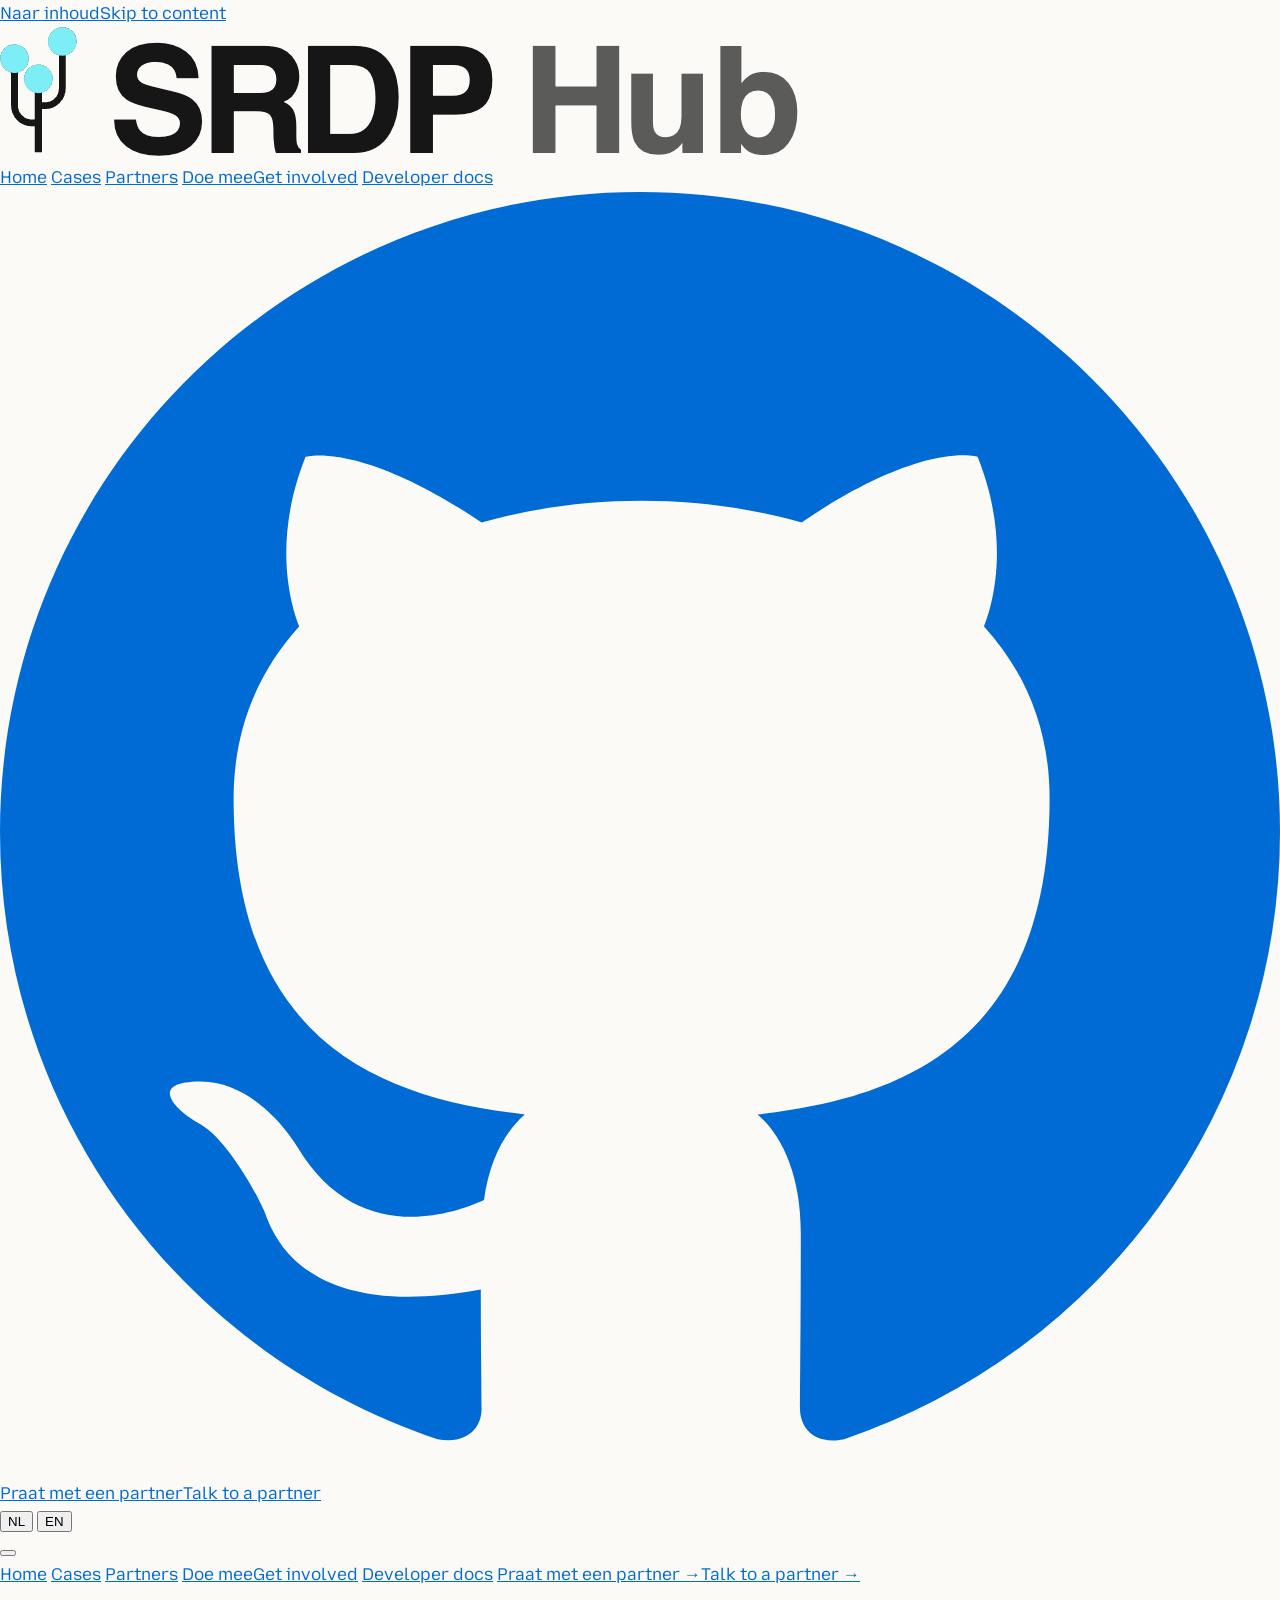
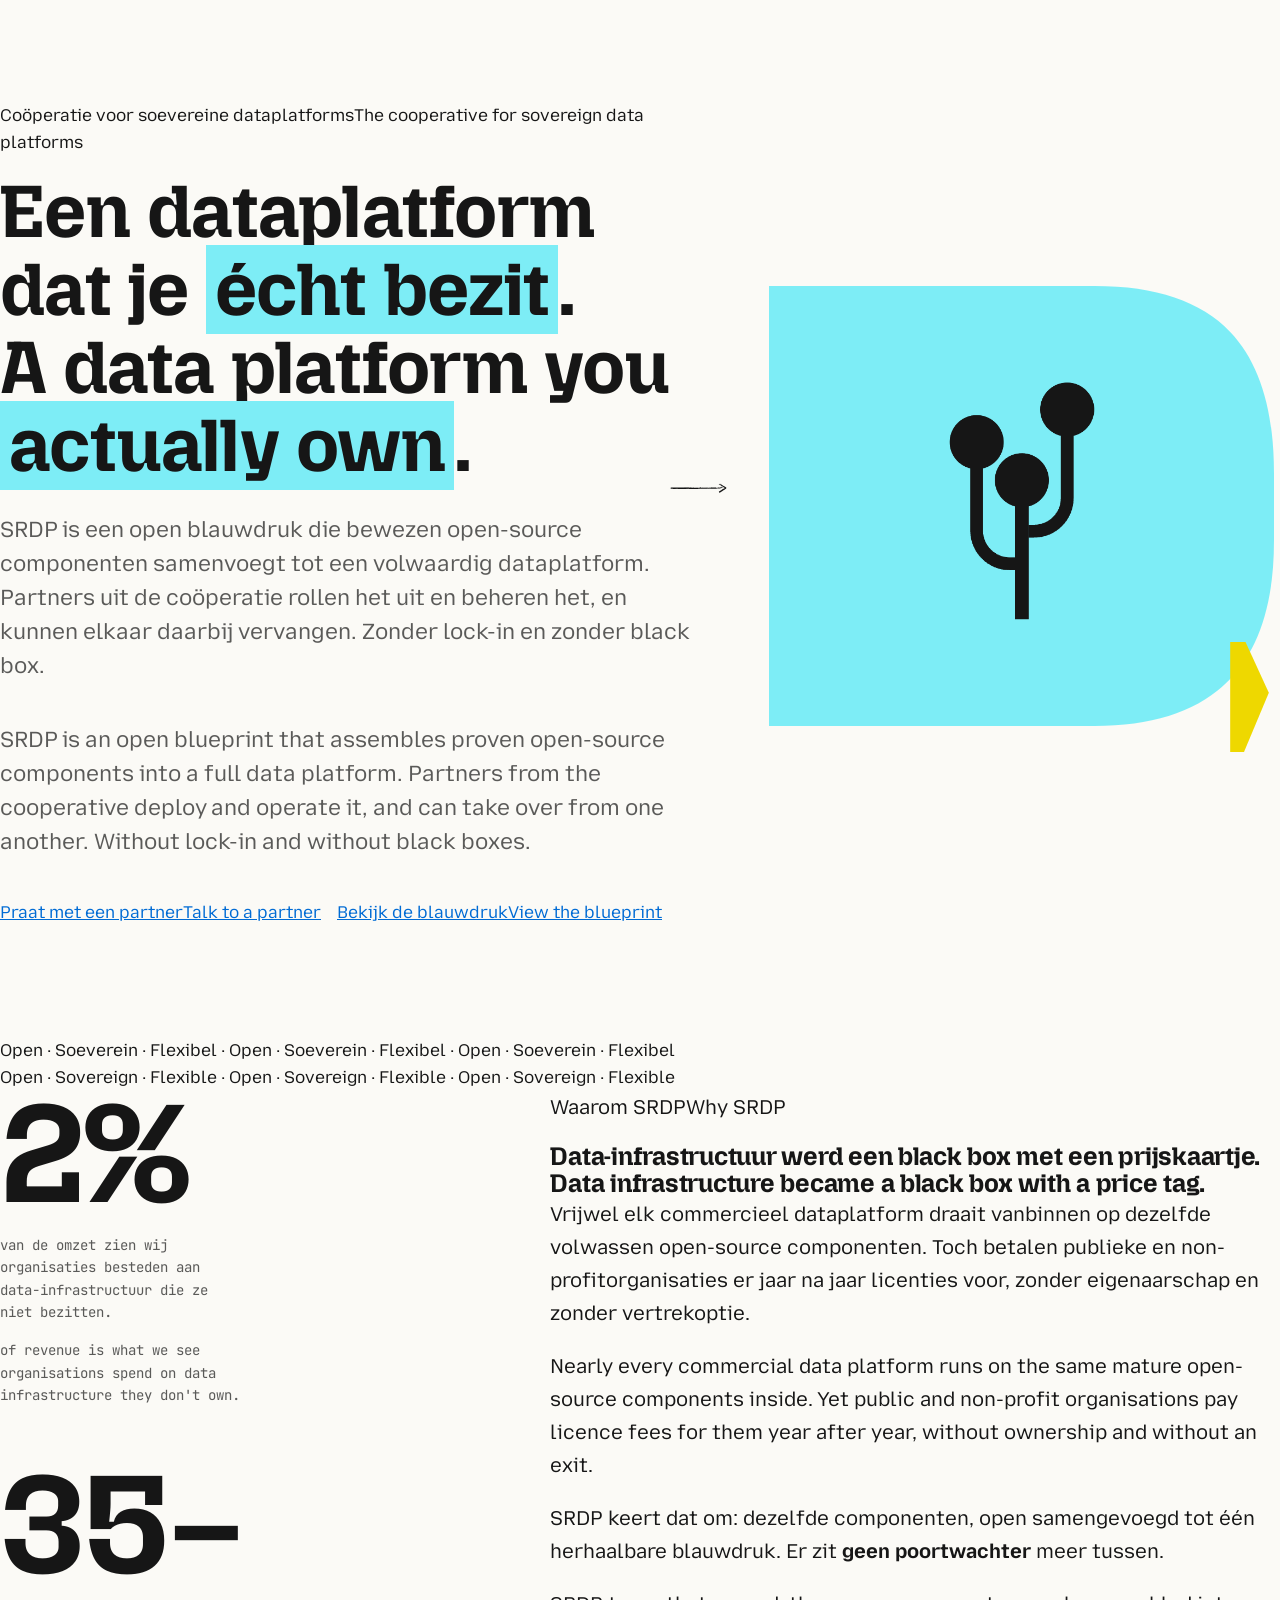
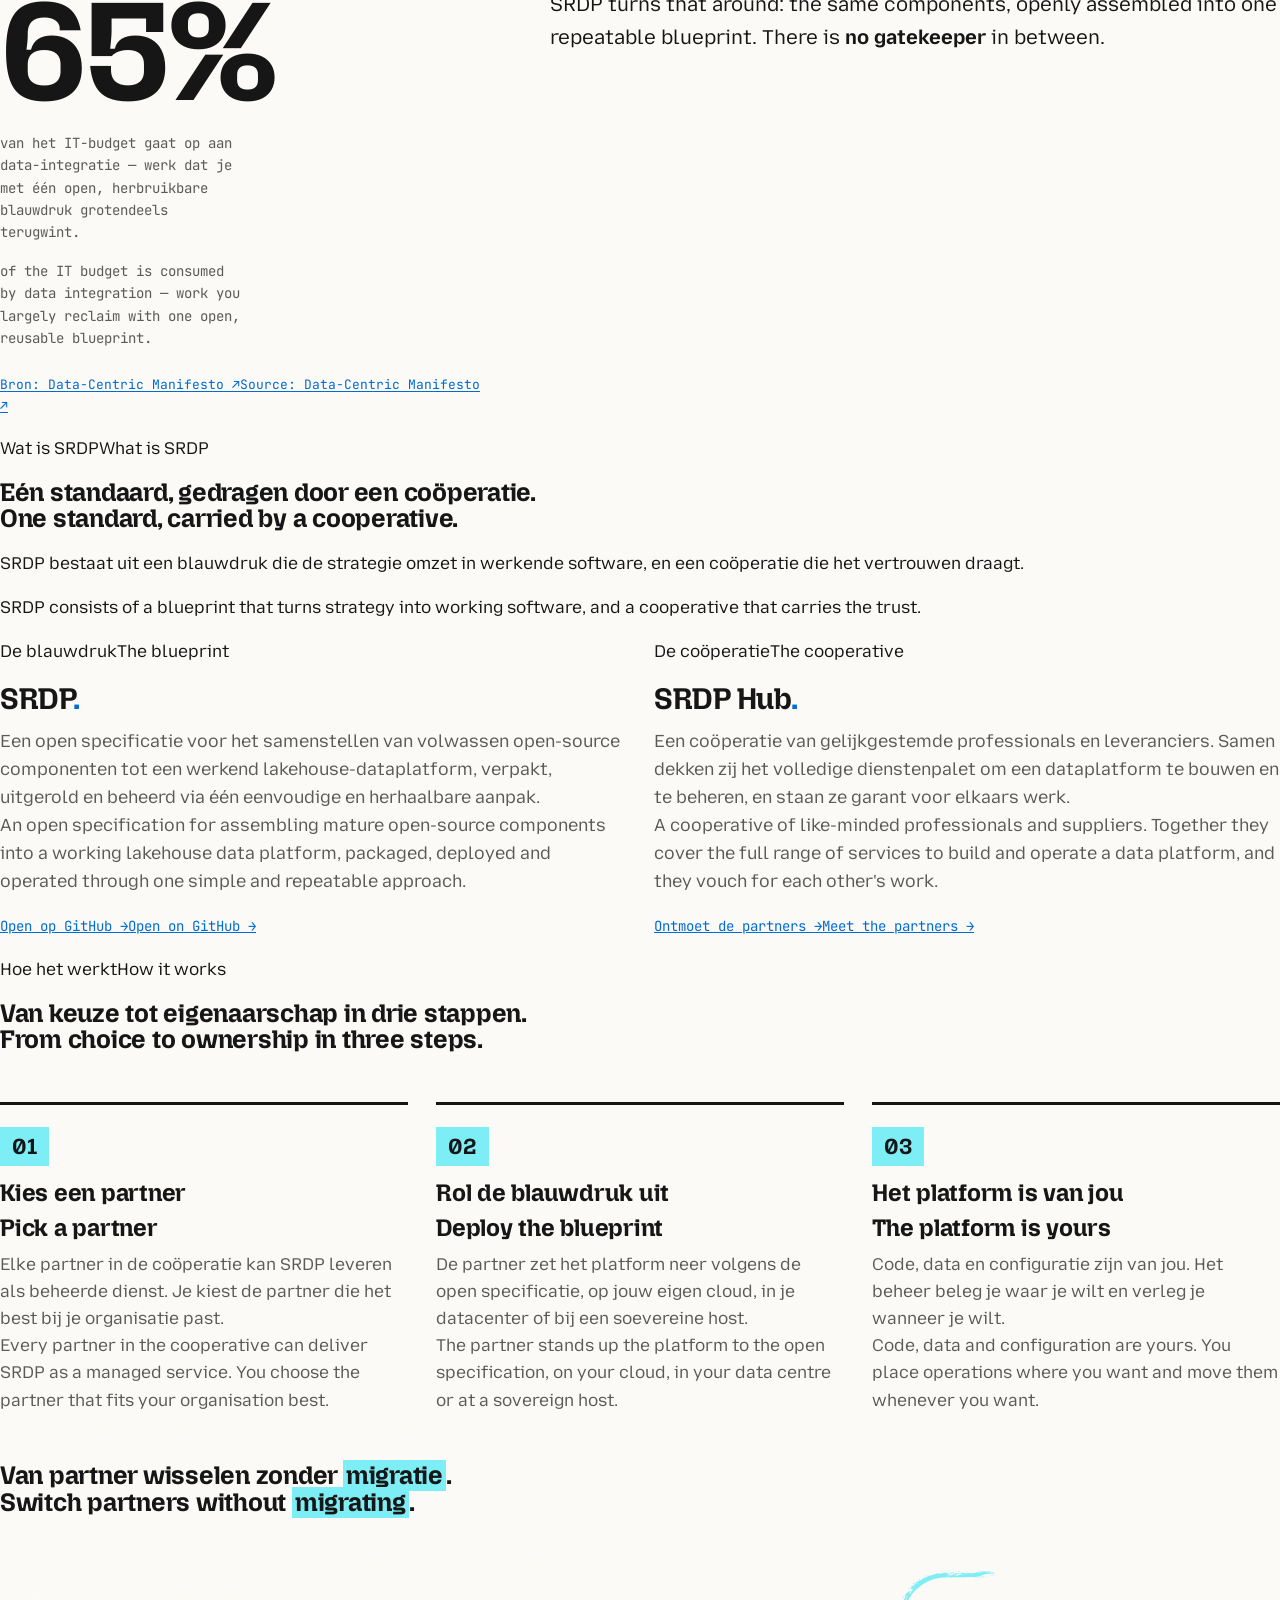
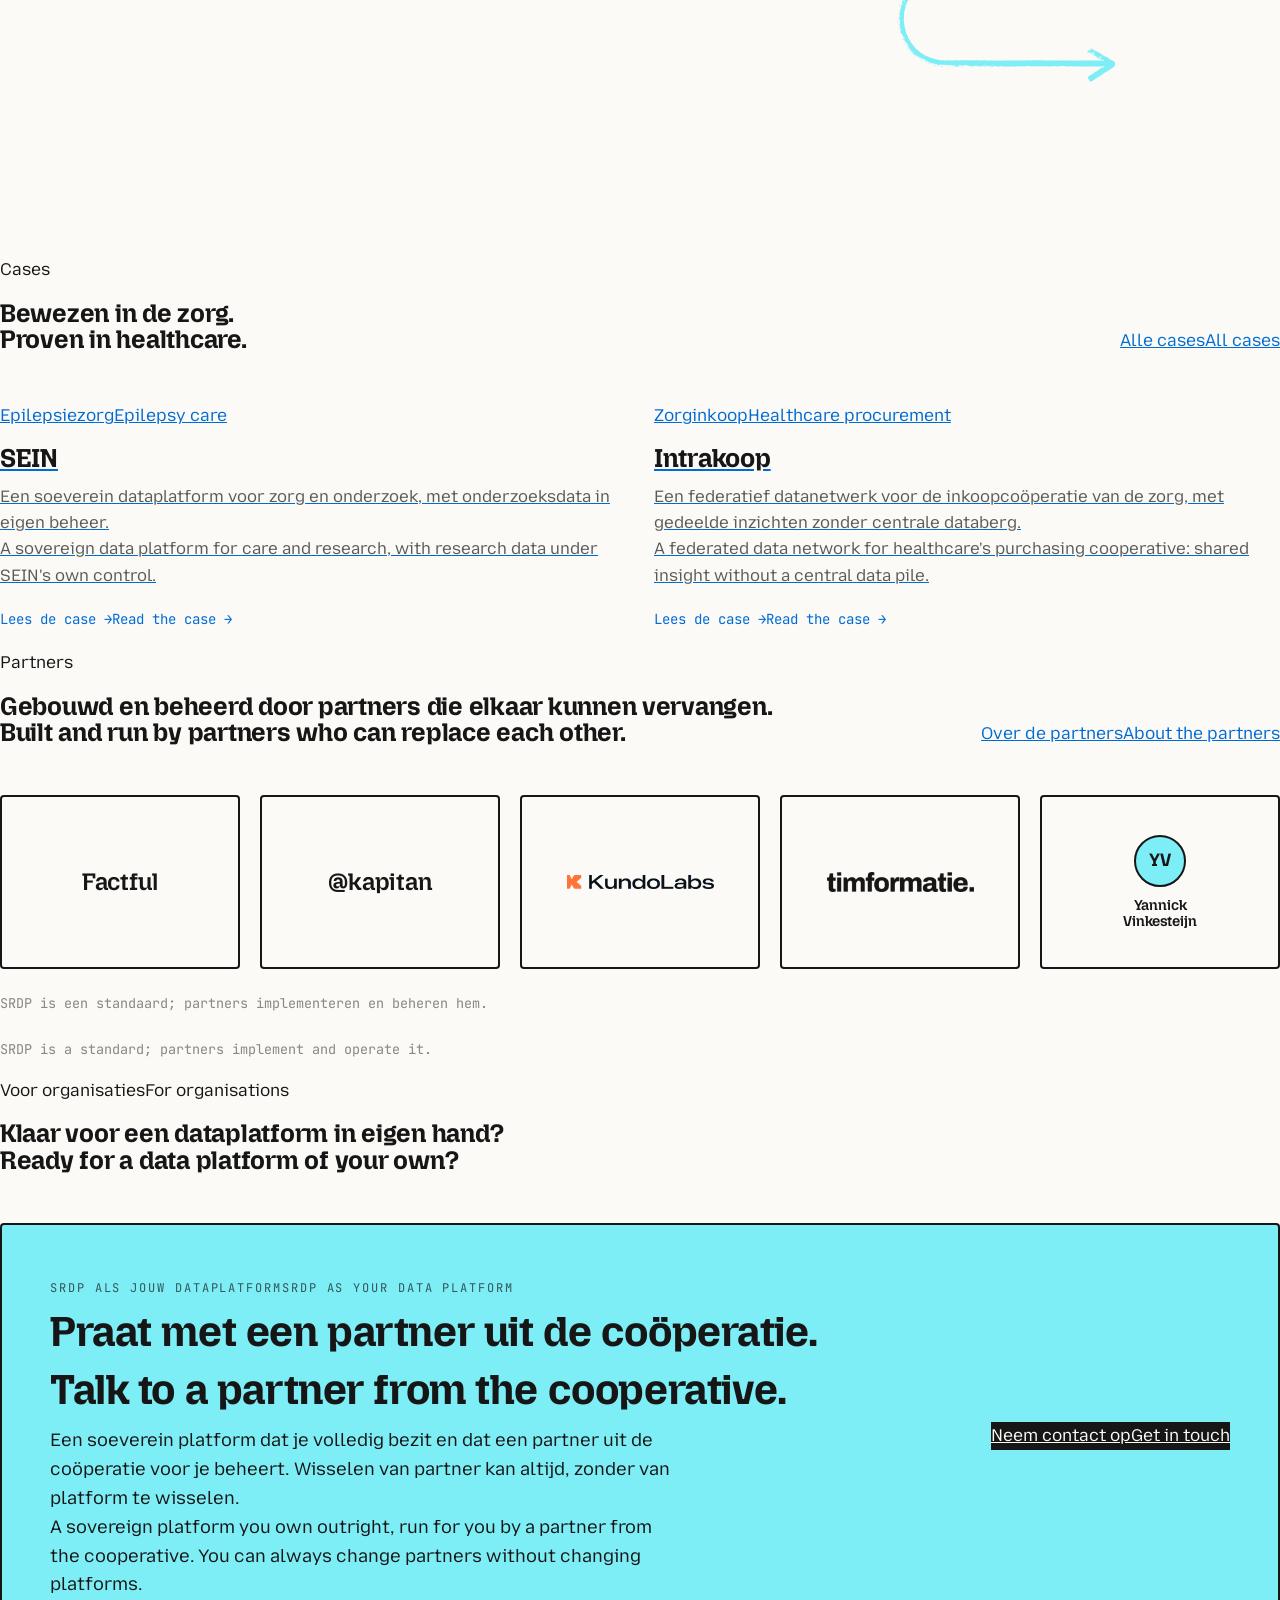
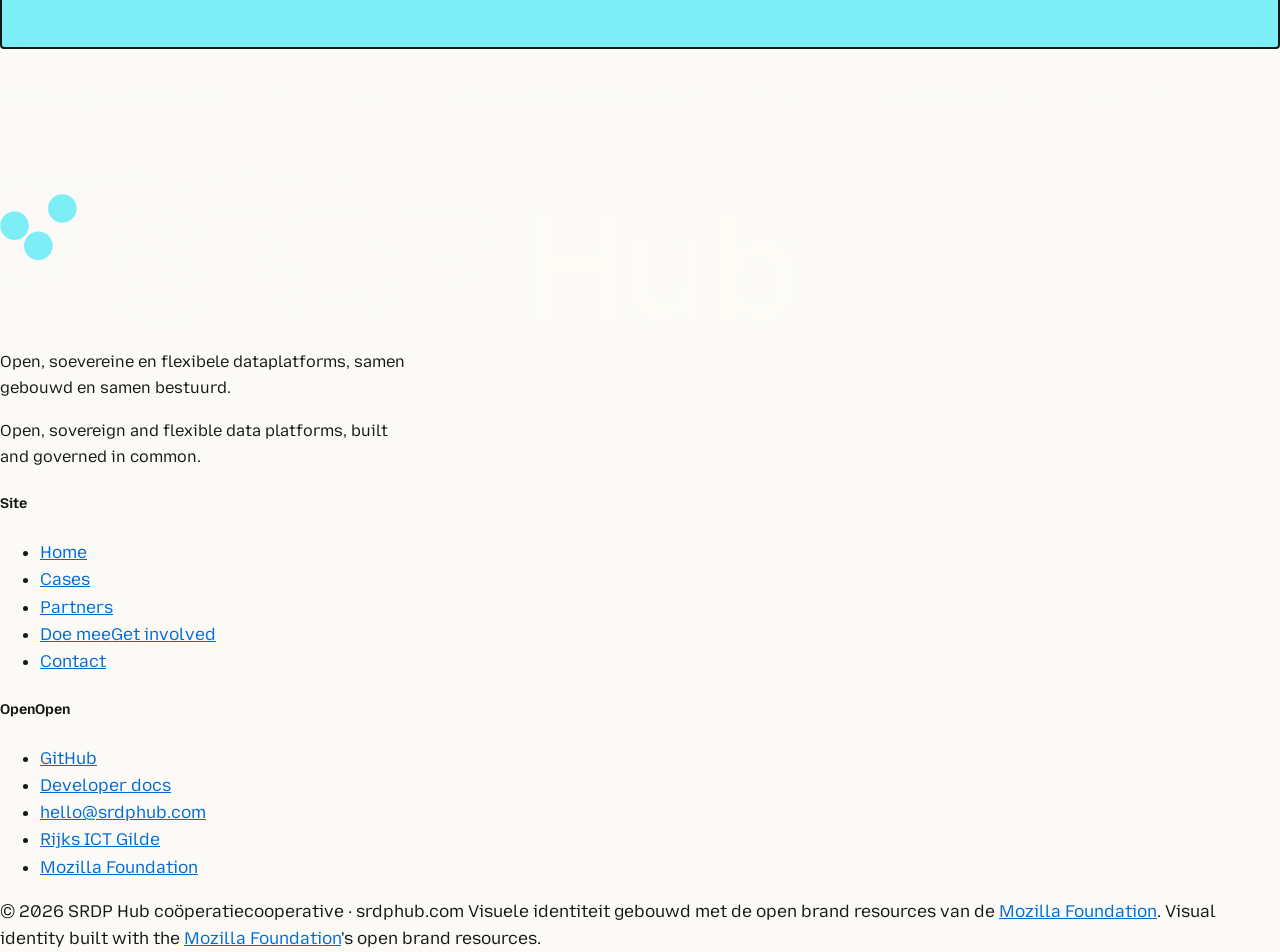
==== commit 2431885a: "Merge pull request #2 from srdp-hub/kundolabs-logo Use KundoLabs logo on partner tiles" ====
--- a/index.html
+++ b/index.html
@@ -5,12 +5,12 @@
 <script>(function(){try{var k='srdphub-lang',s=localStorage.getItem(k),l;if(s==='en'||s==='nl'){l=s;}else{var a=navigator.languages&&navigator.languages.length?navigator.languages:[navigator.language||''];l=a.some(function(x){return /^nl/i.test(x);})?'nl':'en';}var d=document.documentElement;d.setAttribute('data-lang',l);d.setAttribute('lang',l);}catch(e){}})();</script>
 <title>SRDP Hub — Een open-source dataplatform dat je écht bezit</title>
 <meta name="viewport" content="width=device-width, initial-scale=1">
-<meta name="description" content="SRDP is een open blauwdruk voor soevereine dataplatforms: bewezen open-source componenten, uitgerold en beheerd door coöperatie-partners met complementaire expertise. Zonder lock-in en zonder black box.">
+<meta name="description" content="SRDP is een open blauwdruk voor soevereine dataplatforms: bewezen open-source componenten, uitgerold en beheerd door coöperatie-partners die elkaar kunnen vervangen. Zonder lock-in en zonder black box.">
 <link rel="canonical" href="https://srdphub.com/">
 <meta property="og:type" content="website">
 <meta property="og:site_name" content="SRDP Hub">
 <meta property="og:title" content="SRDP Hub — Een dataplatform dat je écht bezit">
-<meta property="og:description" content="Open blauwdruk voor soevereine dataplatforms. Zonder lock-in en zonder black box, beheerd door partners met complementaire expertise.">
+<meta property="og:description" content="Open blauwdruk voor soevereine dataplatforms. Zonder lock-in en zonder black box, beheerd door partners die elkaar kunnen vervangen.">
 <meta property="og:url" content="https://srdphub.com/">
 <meta property="og:image" content="https://srdphub.com/assets/og-image.png">
 <meta property="og:locale" content="nl_NL">
@@ -225,8 +225,8 @@
       <p class="eyebrow"><span lang="nl">Coöperatie voor soevereine dataplatforms</span><span lang="en">The cooperative for sovereign data platforms</span></p>
       <h1 lang="nl">Een dataplatform dat je <span class="mark">écht bezit</span>.</h1>
       <h1 lang="en">A data platform you <span class="mark">actually own</span>.</h1>
-      <p class="sub" lang="nl">SRDP is een open blauwdruk die bewezen open-source componenten samenvoegt tot een volwaardig dataplatform. Partners uit de coöperatie rollen het uit en beheren het, elk met een eigen expertise. Zonder lock-in en zonder black box.</p>
-      <p class="sub" lang="en">SRDP is an open blueprint that assembles proven open-source components into a full data platform. Partners from the cooperative deploy and operate it, each with its own area of expertise. Without lock-in and without black boxes.</p>
+      <p class="sub" lang="nl">SRDP is een open blauwdruk die bewezen open-source componenten samenvoegt tot een volwaardig dataplatform. Partners uit de coöperatie rollen het uit en beheren het, en kunnen elkaar daarbij vervangen. Zonder lock-in en zonder black box.</p>
+      <p class="sub" lang="en">SRDP is an open blueprint that assembles proven open-source components into a full data platform. Partners from the cooperative deploy and operate it, and can take over from one another. Without lock-in and without black boxes.</p>
       <div class="hero-ctas">
         <a class="btn btn-primary" href="contact.html"><span lang="nl">Praat met een partner</span><span lang="en">Talk to a partner</span></a>
         <a class="btn btn-ghost" href="https://github.com/srdp-hub"><span lang="nl">Bekijk de blauwdruk</span><span lang="en">View the blueprint</span></a>
@@ -296,8 +296,8 @@
       <div class="card card-hard">
         <span class="tag"><span lang="nl">De coöperatie</span><span lang="en">The cooperative</span></span>
         <h3>SRDP Hub<span class="dot">.</span></h3>
-        <p lang="nl">Een coöperatie van gelijkgestemde professionals en leveranciers. Met complementaire expertise dekken zij samen het volledige dienstenpalet om een dataplatform te bouwen en te beheren.</p>
-        <p lang="en">A cooperative of like-minded professionals and suppliers. With complementary expertise they together cover the full range of services to build and operate a data platform.</p>
+        <p lang="nl">Een coöperatie van gelijkgestemde professionals en leveranciers. Samen dekken zij het volledige dienstenpalet om een dataplatform te bouwen en te beheren, en staan ze garant voor elkaars werk.</p>
+        <p lang="en">A cooperative of like-minded professionals and suppliers. Together they cover the full range of services to build and operate a data platform, and they vouch for each other's work.</p>
         <a class="more" href="partners.html"><span lang="nl">Ontmoet de partners →</span><span lang="en">Meet the partners →</span></a>
       </div>
     </div>
@@ -341,10 +341,10 @@
   <div class="wrap switch-grid">
     <div>
       <p class="eyebrow"><span lang="nl">Soevereiniteit, praktisch gemaakt</span><span lang="en">Sovereignty, made practical</span></p>
-      <h2 lang="nl">Nooit afhankelijk van <span class="mark">één</span> bedrijf.</h2>
-      <h2 lang="en">Never dependent on <span class="mark">one</span> company.</h2>
-      <p lang="nl">Omdat elke partner op dezelfde open blauwdruk bouwt, is je platform nooit aan één leverancier gebonden. Verandert je behoefte, dan schuift binnen de coöperatie de partner met de juiste expertise aan — zonder migratie en zonder herbouw.</p>
-      <p lang="en">Because every partner builds on the same open blueprint, your platform is never tied to a single supplier. As your needs change, the partner with the right expertise steps in within the cooperative — without migration or rebuild.</p>
+      <h2 lang="nl">Van partner wisselen zonder <span class="mark">migratie</span>.</h2>
+      <h2 lang="en">Switch partners without <span class="mark">migrating</span>.</h2>
+      <p lang="nl">Omdat elke partner op dezelfde open blauwdruk bouwt, kan een andere partner het beheer overnemen. Ben je niet tevreden over je leverancier, dan stap je over zonder migratie en zonder herbouw.</p>
+      <p lang="en">Because every partner builds on the same open blueprint, another partner can take over operations. If your provider underperforms, you switch without migration or rebuild.</p>
       <p lang="nl">Zo verdwijnt lock-in op elke laag: software, data én dienstverlening.</p>
       <p lang="en">Lock-in drops away at every layer: software, data and services.</p>
     </div>
@@ -390,15 +390,15 @@
     <div class="sec-head-row">
       <div>
         <p class="eyebrow">Partners</p>
-        <h2 lang="nl">Gebouwd en beheerd door partners die elkaar aanvullen.</h2>
-        <h2 lang="en">Built and run by partners who complement each other.</h2>
+        <h2 lang="nl">Gebouwd en beheerd door partners die elkaar kunnen vervangen.</h2>
+        <h2 lang="en">Built and run by partners who can replace each other.</h2>
       </div>
       <a class="btn btn-ghost" href="partners.html"><span lang="nl">Over de partners</span><span lang="en">About the partners</span></a>
     </div>
     <div class="partner-grid" style="margin-top: 48px">
       <div class="partner-tile"><span class="wordmark">Factful</span></div>
       <div class="partner-tile"><span class="wordmark">@kapitan</span></div>
-      <div class="partner-tile"><span class="wordmark">KundoLabs</span></div>
+      <div class="partner-tile"><img src="assets/partners/kundolabs.png" alt="KundoLabs"></div>
       <div class="partner-tile"><img src="assets/partners/timformatie-ink.png" alt="Timformatie"></div>
       <div class="partner-tile is-person">
         <img class="ph" src="https://yannickvinkesteijn.com/images/yannick_new-min.png" alt="Yannick Vinkesteijn" onerror="this.onerror=null;this.outerHTML='<span class=&quot;ph mono&quot;>YV</span>'">
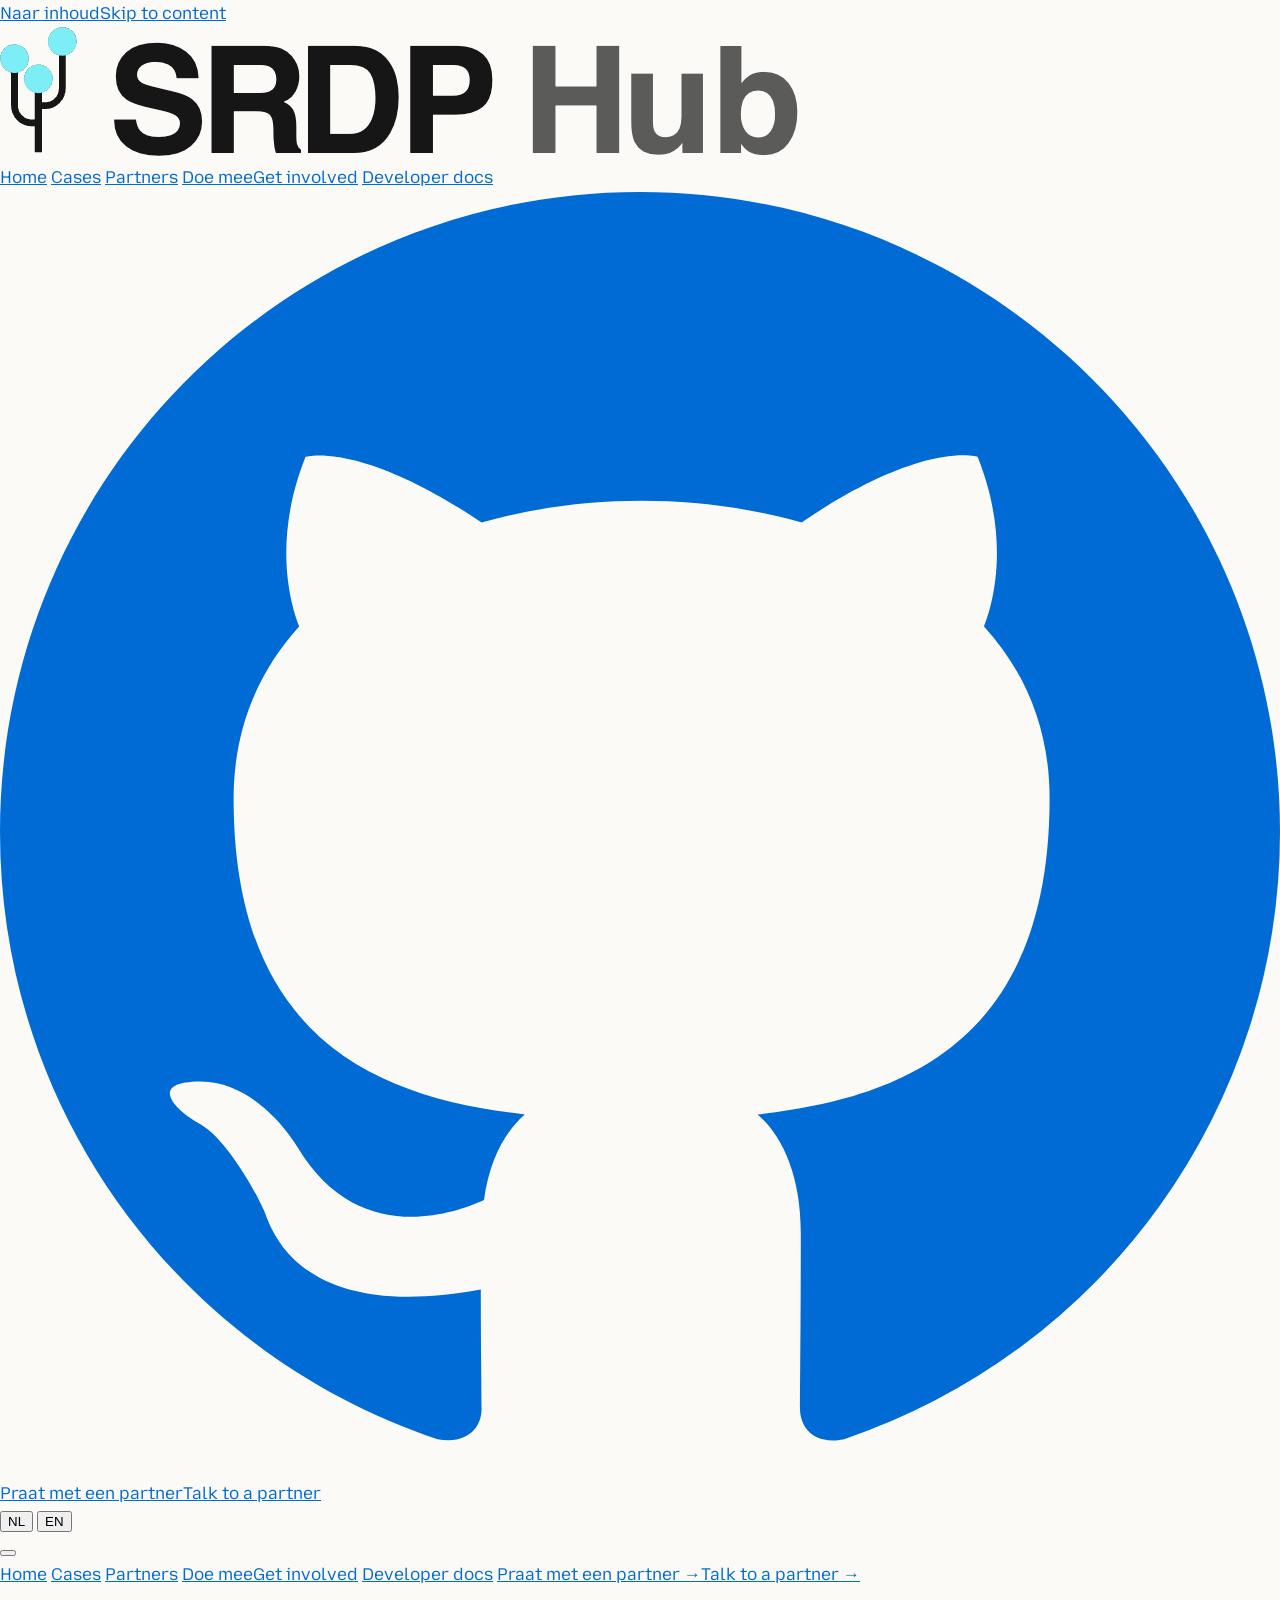
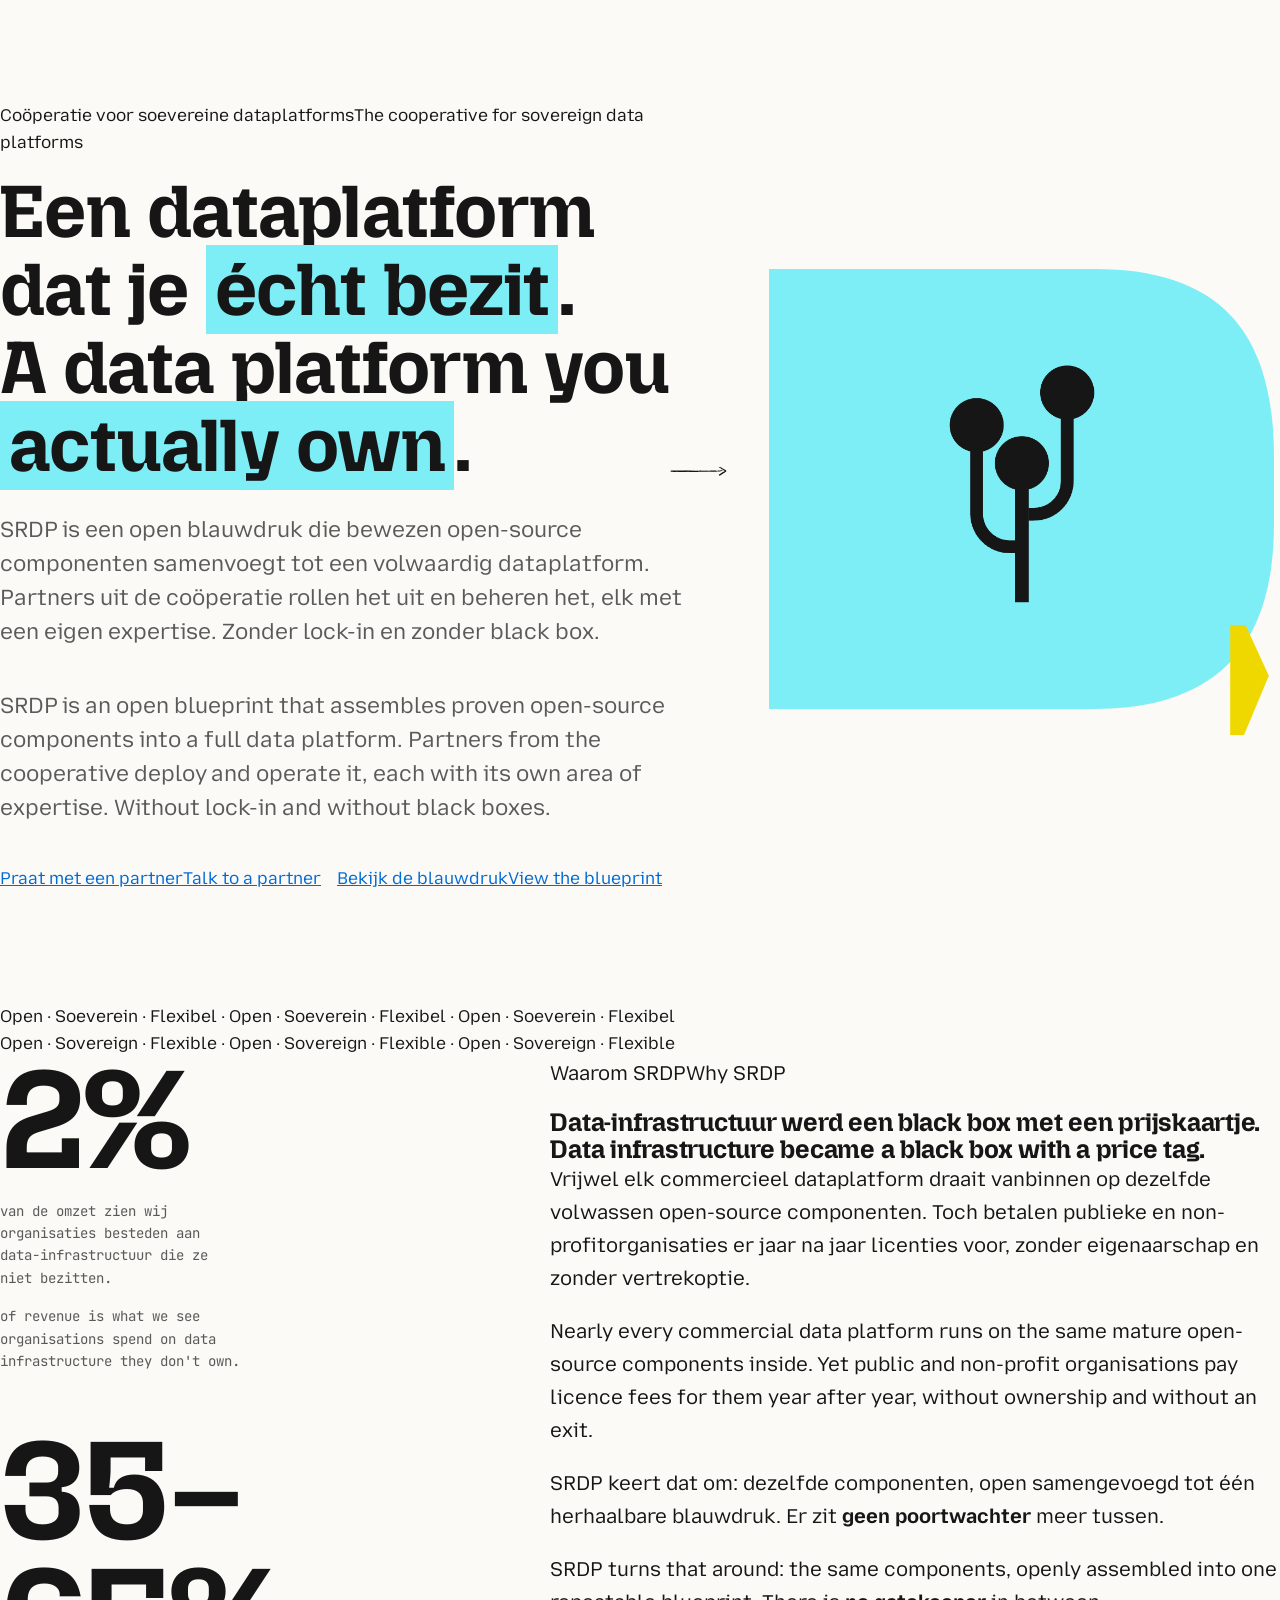
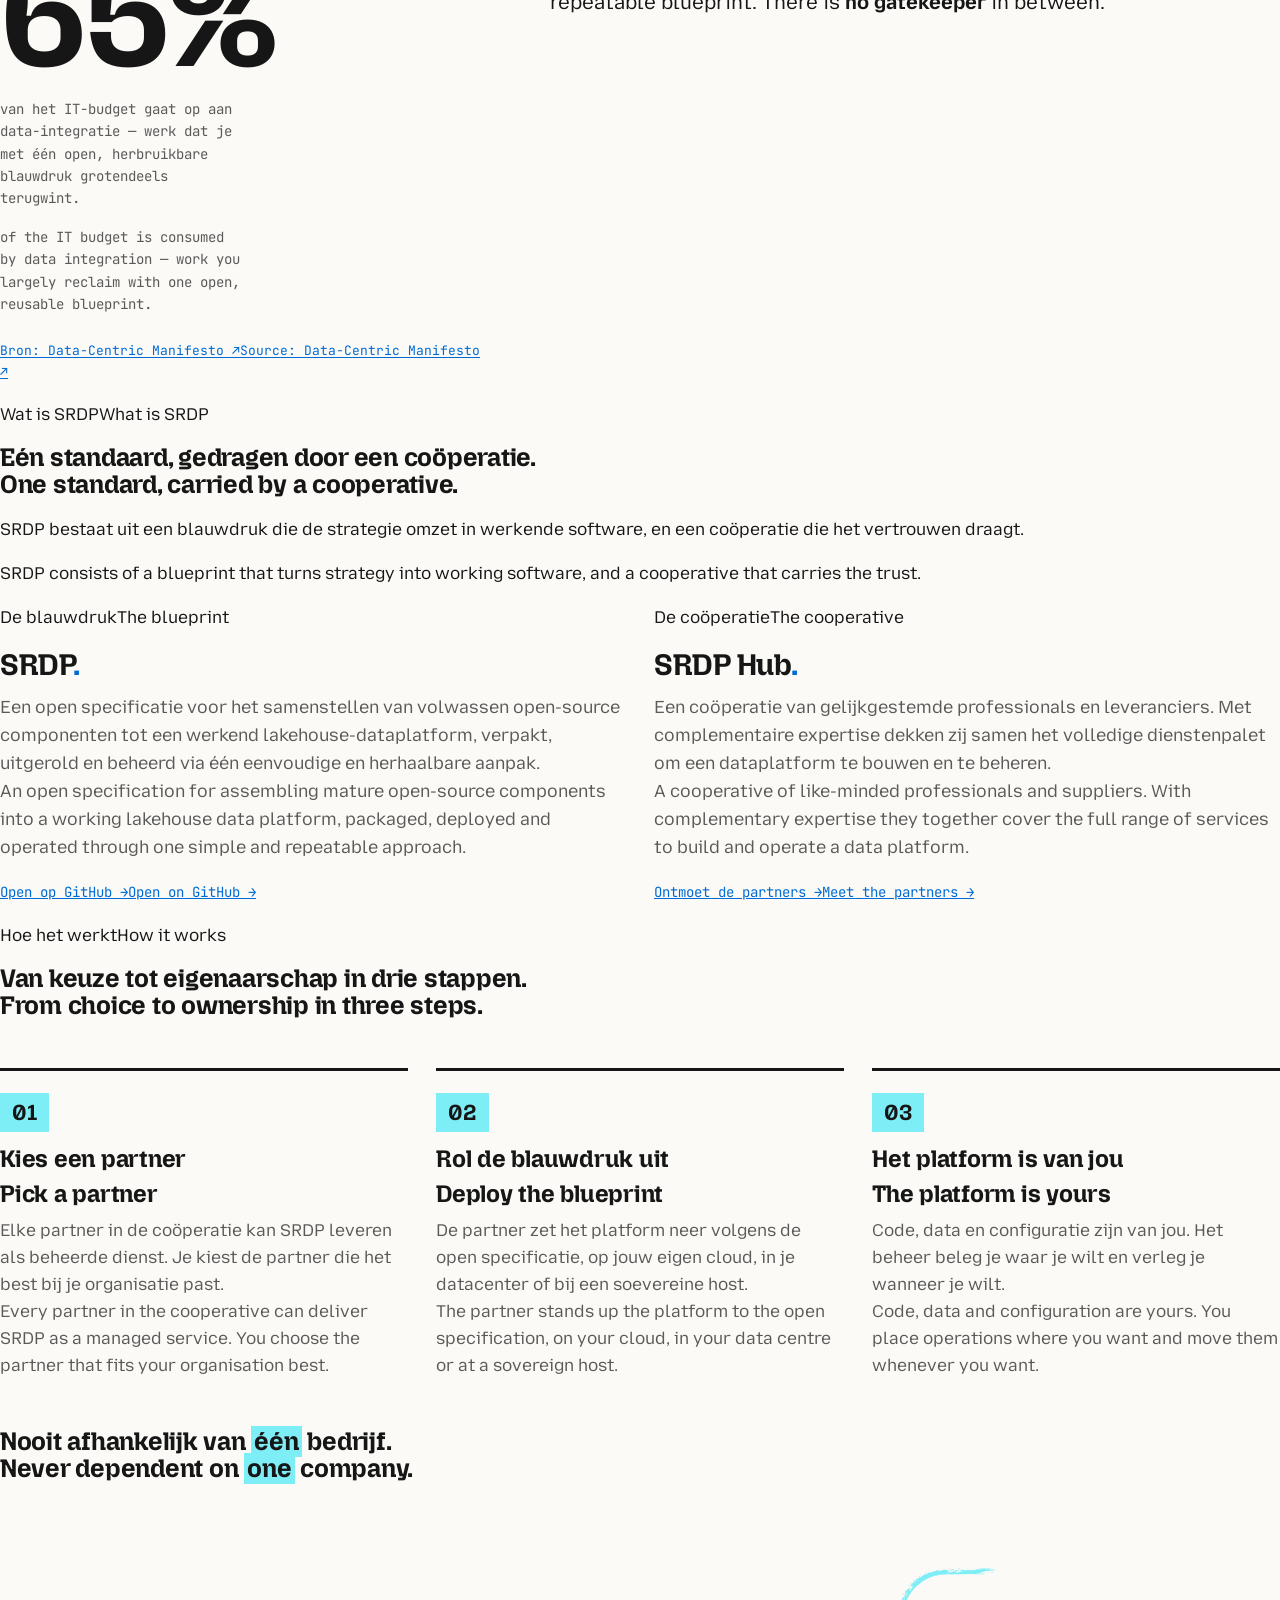
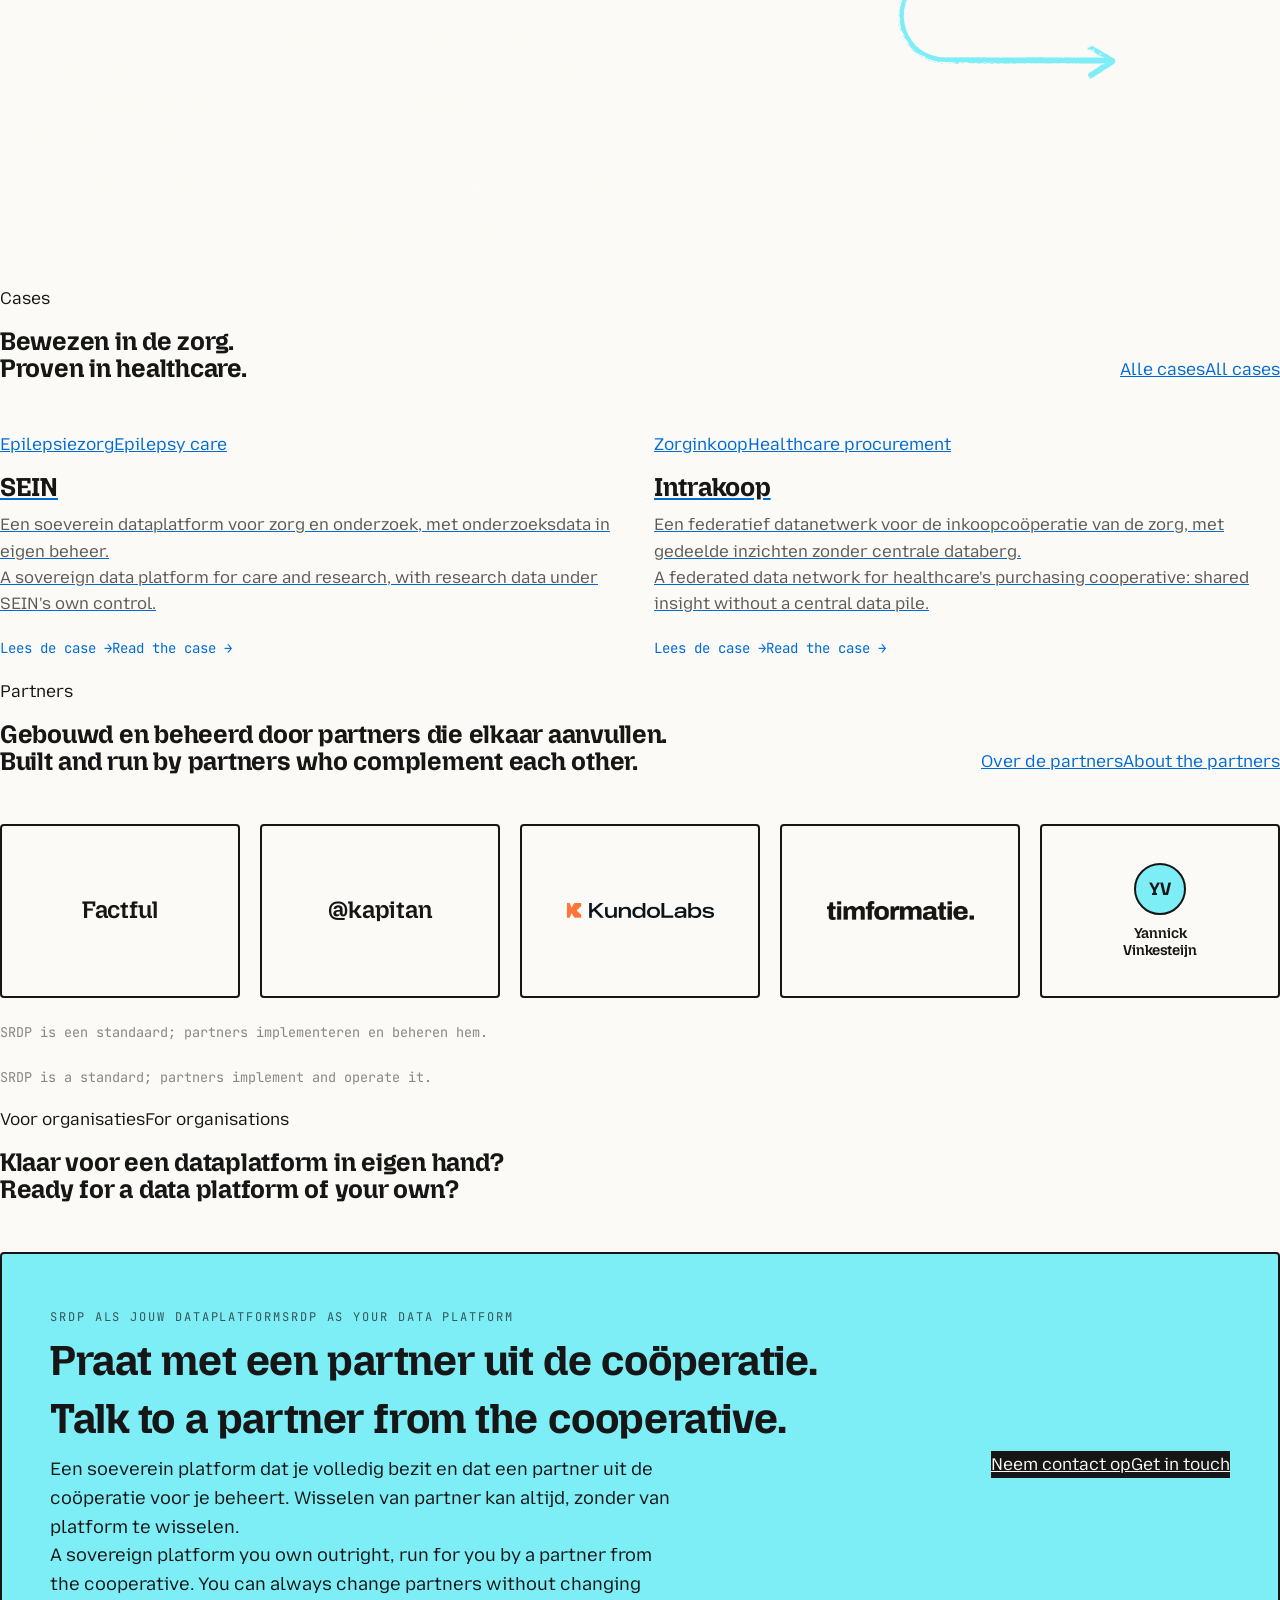
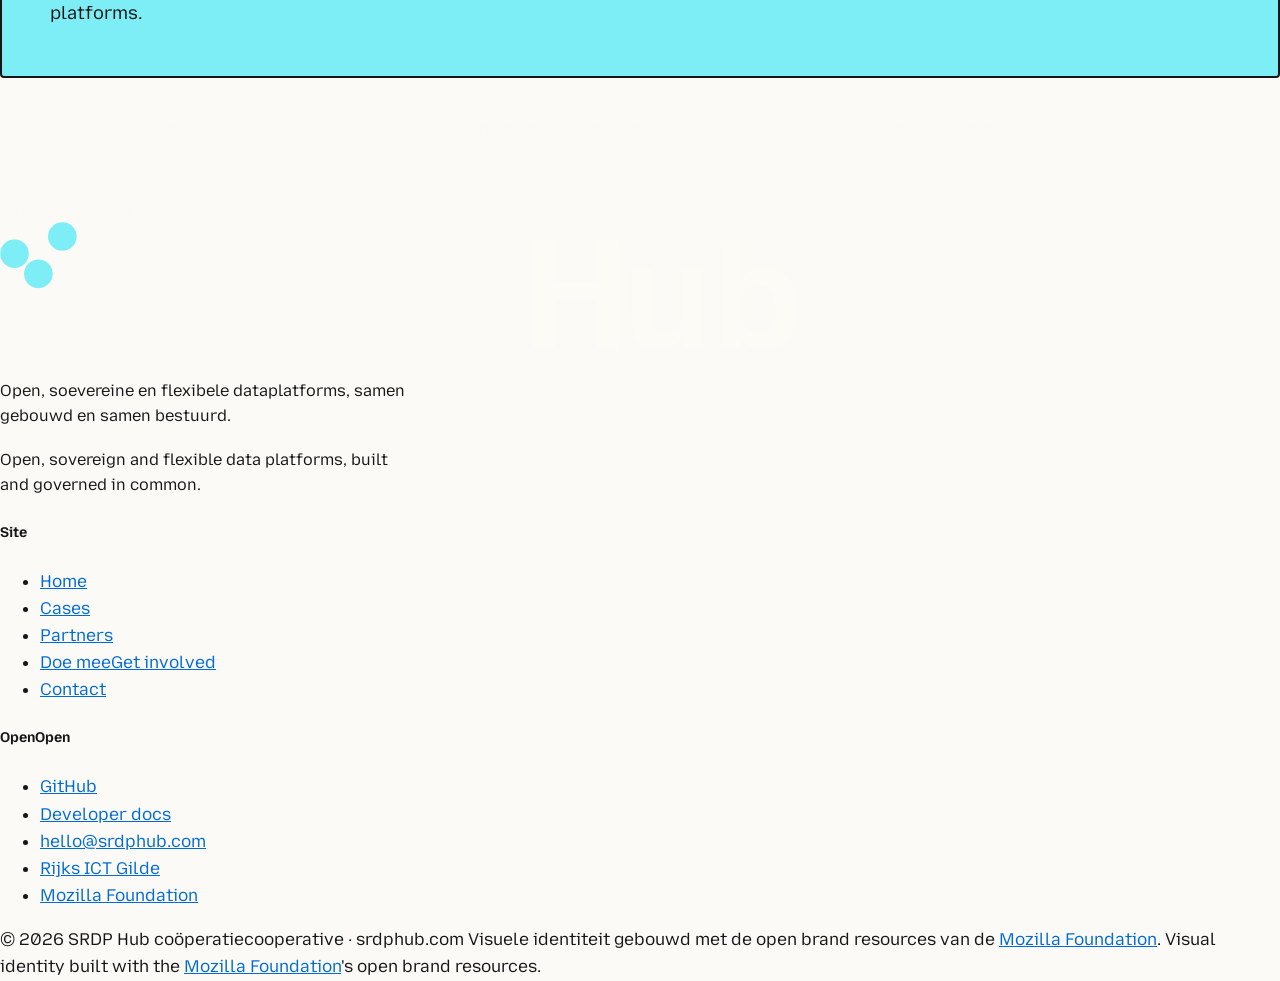
==== commit bfee8831: "Merge pull request #3 from srdp-hub/partners-complementary-framing Reframe partners as complementary" ====
--- a/index.html
+++ b/index.html
@@ -5,12 +5,12 @@
 <script>(function(){try{var k='srdphub-lang',s=localStorage.getItem(k),l;if(s==='en'||s==='nl'){l=s;}else{var a=navigator.languages&&navigator.languages.length?navigator.languages:[navigator.language||''];l=a.some(function(x){return /^nl/i.test(x);})?'nl':'en';}var d=document.documentElement;d.setAttribute('data-lang',l);d.setAttribute('lang',l);}catch(e){}})();</script>
 <title>SRDP Hub — Een open-source dataplatform dat je écht bezit</title>
 <meta name="viewport" content="width=device-width, initial-scale=1">
-<meta name="description" content="SRDP is een open blauwdruk voor soevereine dataplatforms: bewezen open-source componenten, uitgerold en beheerd door coöperatie-partners die elkaar kunnen vervangen. Zonder lock-in en zonder black box.">
+<meta name="description" content="SRDP is een open blauwdruk voor soevereine dataplatforms: bewezen open-source componenten, uitgerold en beheerd door coöperatie-partners met complementaire expertise. Zonder lock-in en zonder black box.">
 <link rel="canonical" href="https://srdphub.com/">
 <meta property="og:type" content="website">
 <meta property="og:site_name" content="SRDP Hub">
 <meta property="og:title" content="SRDP Hub — Een dataplatform dat je écht bezit">
-<meta property="og:description" content="Open blauwdruk voor soevereine dataplatforms. Zonder lock-in en zonder black box, beheerd door partners die elkaar kunnen vervangen.">
+<meta property="og:description" content="Open blauwdruk voor soevereine dataplatforms. Zonder lock-in en zonder black box, beheerd door partners met complementaire expertise.">
 <meta property="og:url" content="https://srdphub.com/">
 <meta property="og:image" content="https://srdphub.com/assets/og-image.png">
 <meta property="og:locale" content="nl_NL">
@@ -225,8 +225,8 @@
       <p class="eyebrow"><span lang="nl">Coöperatie voor soevereine dataplatforms</span><span lang="en">The cooperative for sovereign data platforms</span></p>
       <h1 lang="nl">Een dataplatform dat je <span class="mark">écht bezit</span>.</h1>
       <h1 lang="en">A data platform you <span class="mark">actually own</span>.</h1>
-      <p class="sub" lang="nl">SRDP is een open blauwdruk die bewezen open-source componenten samenvoegt tot een volwaardig dataplatform. Partners uit de coöperatie rollen het uit en beheren het, en kunnen elkaar daarbij vervangen. Zonder lock-in en zonder black box.</p>
-      <p class="sub" lang="en">SRDP is an open blueprint that assembles proven open-source components into a full data platform. Partners from the cooperative deploy and operate it, and can take over from one another. Without lock-in and without black boxes.</p>
+      <p class="sub" lang="nl">SRDP is een open blauwdruk die bewezen open-source componenten samenvoegt tot een volwaardig dataplatform. Partners uit de coöperatie rollen het uit en beheren het, elk met een eigen expertise. Zonder lock-in en zonder black box.</p>
+      <p class="sub" lang="en">SRDP is an open blueprint that assembles proven open-source components into a full data platform. Partners from the cooperative deploy and operate it, each with its own area of expertise. Without lock-in and without black boxes.</p>
       <div class="hero-ctas">
         <a class="btn btn-primary" href="contact.html"><span lang="nl">Praat met een partner</span><span lang="en">Talk to a partner</span></a>
         <a class="btn btn-ghost" href="https://github.com/srdp-hub"><span lang="nl">Bekijk de blauwdruk</span><span lang="en">View the blueprint</span></a>
@@ -296,8 +296,8 @@
       <div class="card card-hard">
         <span class="tag"><span lang="nl">De coöperatie</span><span lang="en">The cooperative</span></span>
         <h3>SRDP Hub<span class="dot">.</span></h3>
-        <p lang="nl">Een coöperatie van gelijkgestemde professionals en leveranciers. Samen dekken zij het volledige dienstenpalet om een dataplatform te bouwen en te beheren, en staan ze garant voor elkaars werk.</p>
-        <p lang="en">A cooperative of like-minded professionals and suppliers. Together they cover the full range of services to build and operate a data platform, and they vouch for each other's work.</p>
+        <p lang="nl">Een coöperatie van gelijkgestemde professionals en leveranciers. Met complementaire expertise dekken zij samen het volledige dienstenpalet om een dataplatform te bouwen en te beheren.</p>
+        <p lang="en">A cooperative of like-minded professionals and suppliers. With complementary expertise they together cover the full range of services to build and operate a data platform.</p>
         <a class="more" href="partners.html"><span lang="nl">Ontmoet de partners →</span><span lang="en">Meet the partners →</span></a>
       </div>
     </div>
@@ -341,10 +341,10 @@
   <div class="wrap switch-grid">
     <div>
       <p class="eyebrow"><span lang="nl">Soevereiniteit, praktisch gemaakt</span><span lang="en">Sovereignty, made practical</span></p>
-      <h2 lang="nl">Van partner wisselen zonder <span class="mark">migratie</span>.</h2>
-      <h2 lang="en">Switch partners without <span class="mark">migrating</span>.</h2>
-      <p lang="nl">Omdat elke partner op dezelfde open blauwdruk bouwt, kan een andere partner het beheer overnemen. Ben je niet tevreden over je leverancier, dan stap je over zonder migratie en zonder herbouw.</p>
-      <p lang="en">Because every partner builds on the same open blueprint, another partner can take over operations. If your provider underperforms, you switch without migration or rebuild.</p>
+      <h2 lang="nl">Nooit afhankelijk van <span class="mark">één</span> bedrijf.</h2>
+      <h2 lang="en">Never dependent on <span class="mark">one</span> company.</h2>
+      <p lang="nl">Omdat elke partner op dezelfde open blauwdruk bouwt, is je platform nooit aan één leverancier gebonden. Verandert je behoefte, dan schuift binnen de coöperatie de partner met de juiste expertise aan — zonder migratie en zonder herbouw.</p>
+      <p lang="en">Because every partner builds on the same open blueprint, your platform is never tied to a single supplier. As your needs change, the partner with the right expertise steps in within the cooperative — without migration or rebuild.</p>
       <p lang="nl">Zo verdwijnt lock-in op elke laag: software, data én dienstverlening.</p>
       <p lang="en">Lock-in drops away at every layer: software, data and services.</p>
     </div>
@@ -390,8 +390,8 @@
     <div class="sec-head-row">
       <div>
         <p class="eyebrow">Partners</p>
-        <h2 lang="nl">Gebouwd en beheerd door partners die elkaar kunnen vervangen.</h2>
-        <h2 lang="en">Built and run by partners who can replace each other.</h2>
+        <h2 lang="nl">Gebouwd en beheerd door partners die elkaar aanvullen.</h2>
+        <h2 lang="en">Built and run by partners who complement each other.</h2>
       </div>
       <a class="btn btn-ghost" href="partners.html"><span lang="nl">Over de partners</span><span lang="en">About the partners</span></a>
     </div>
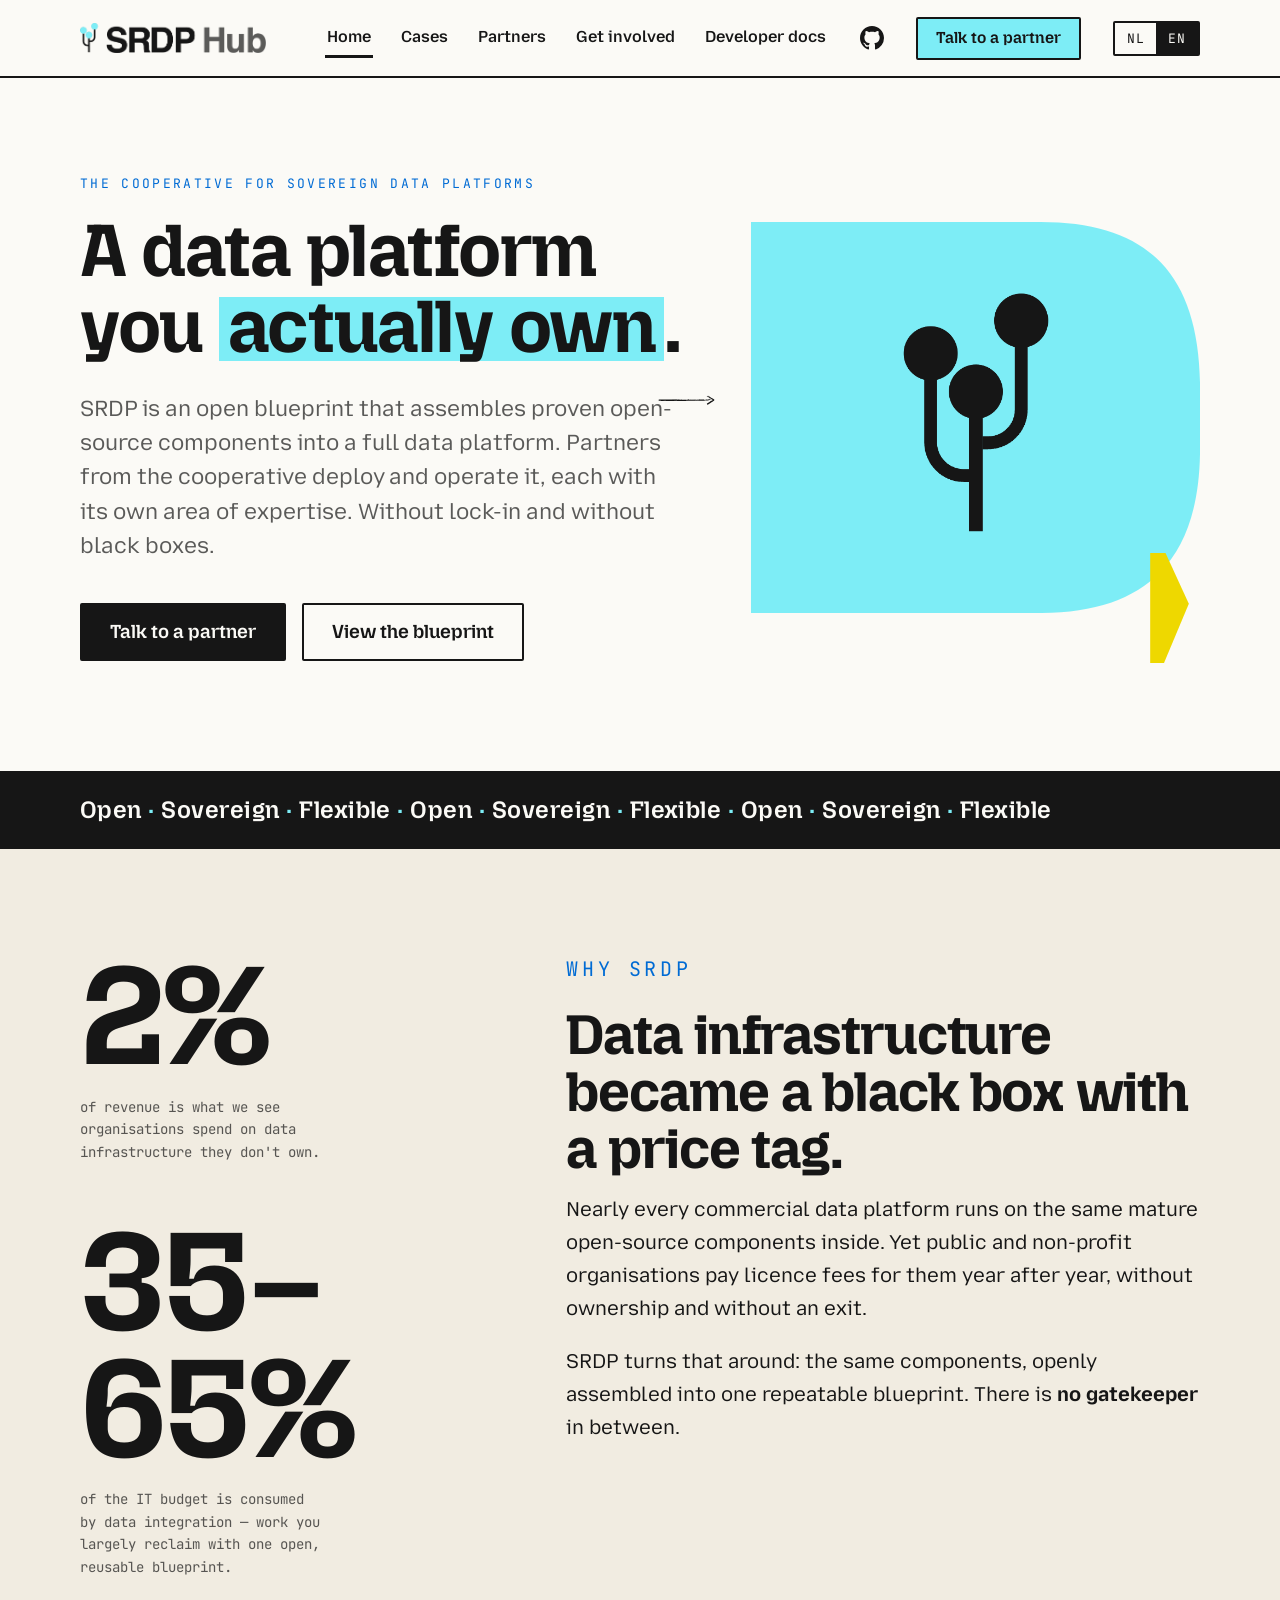
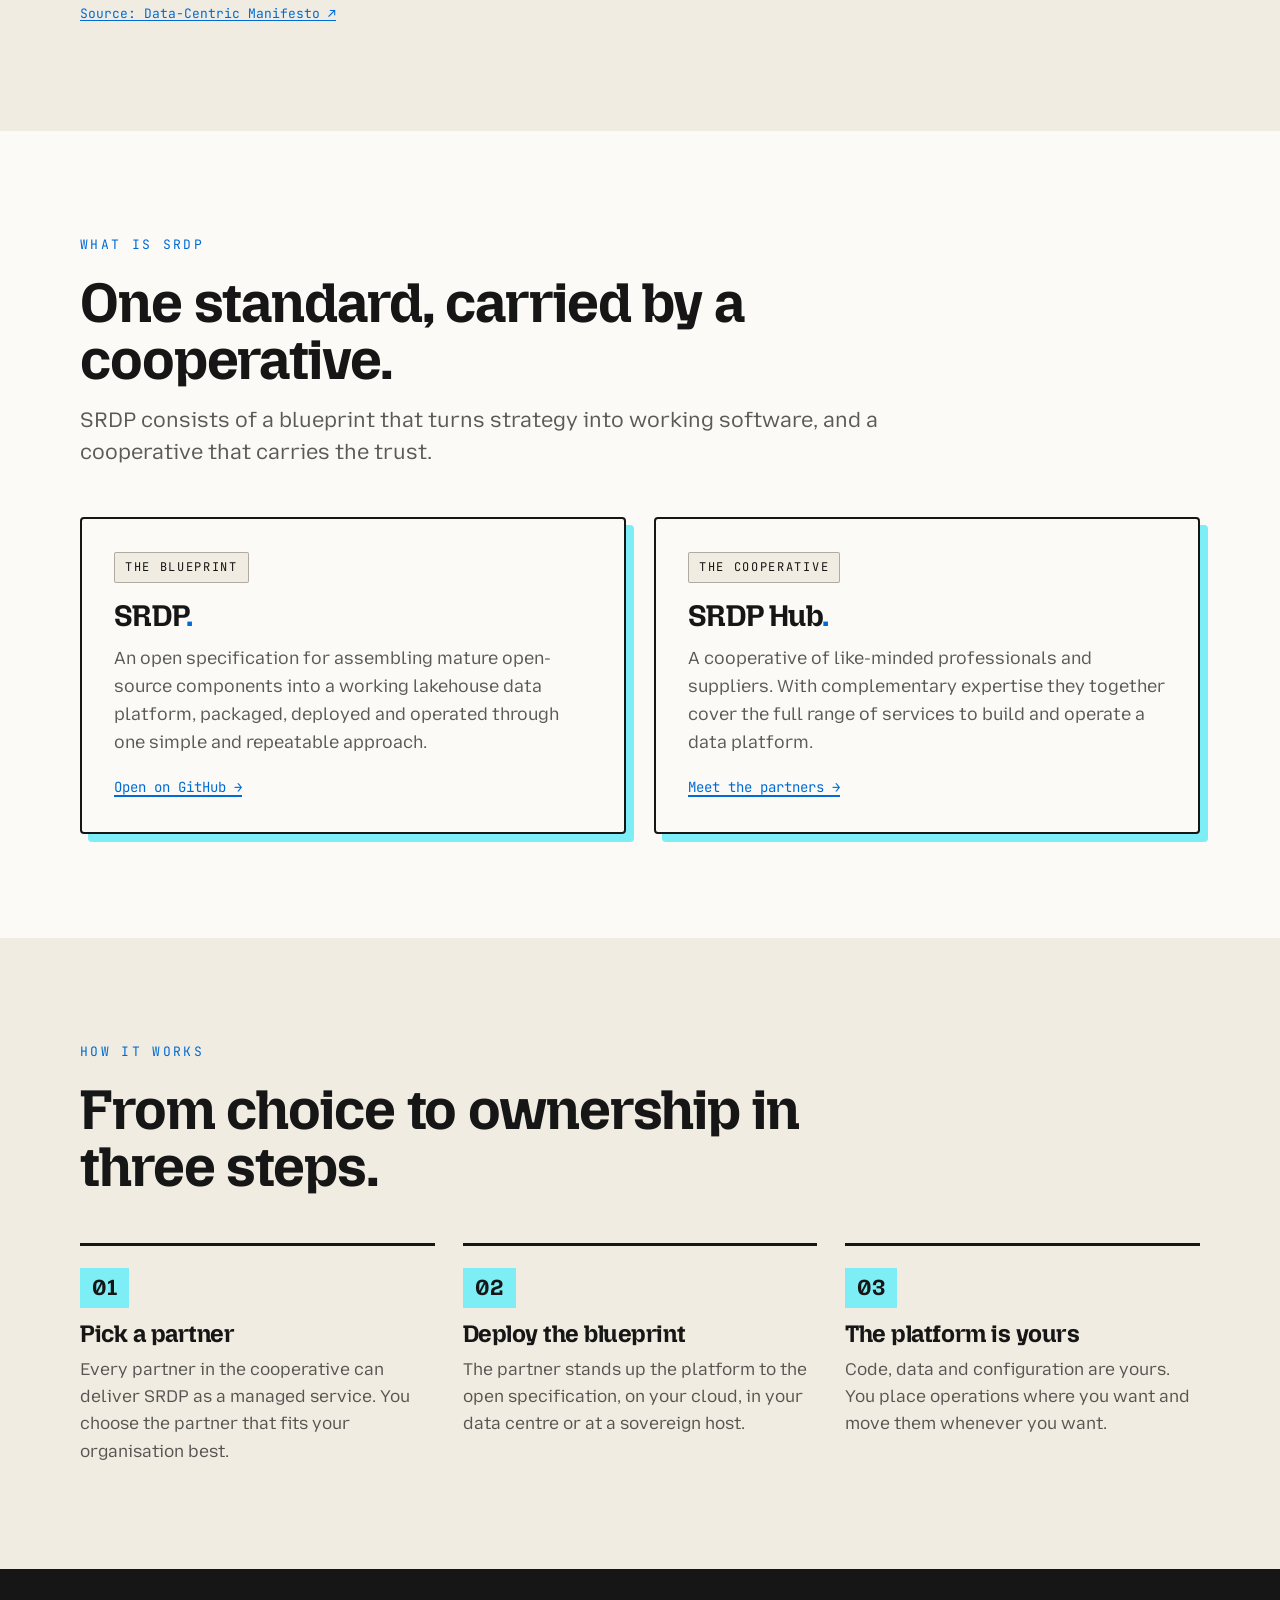
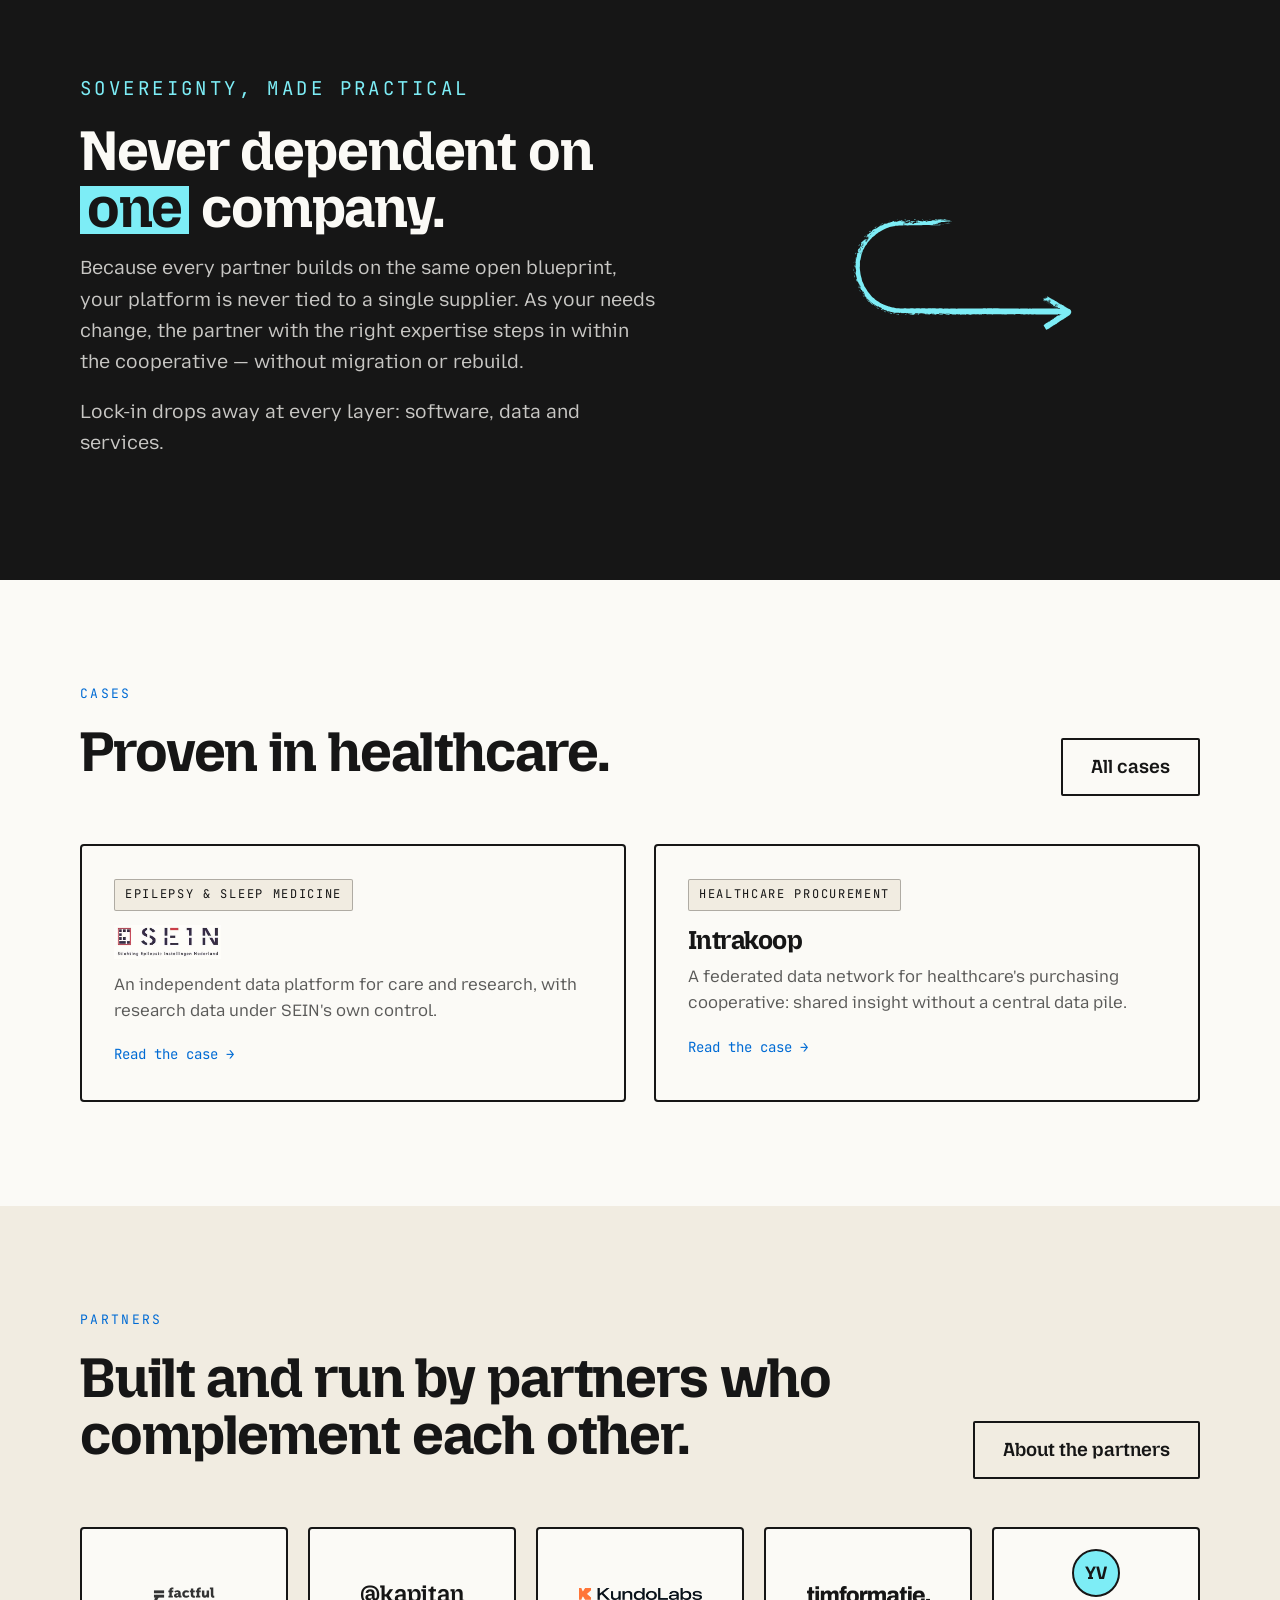
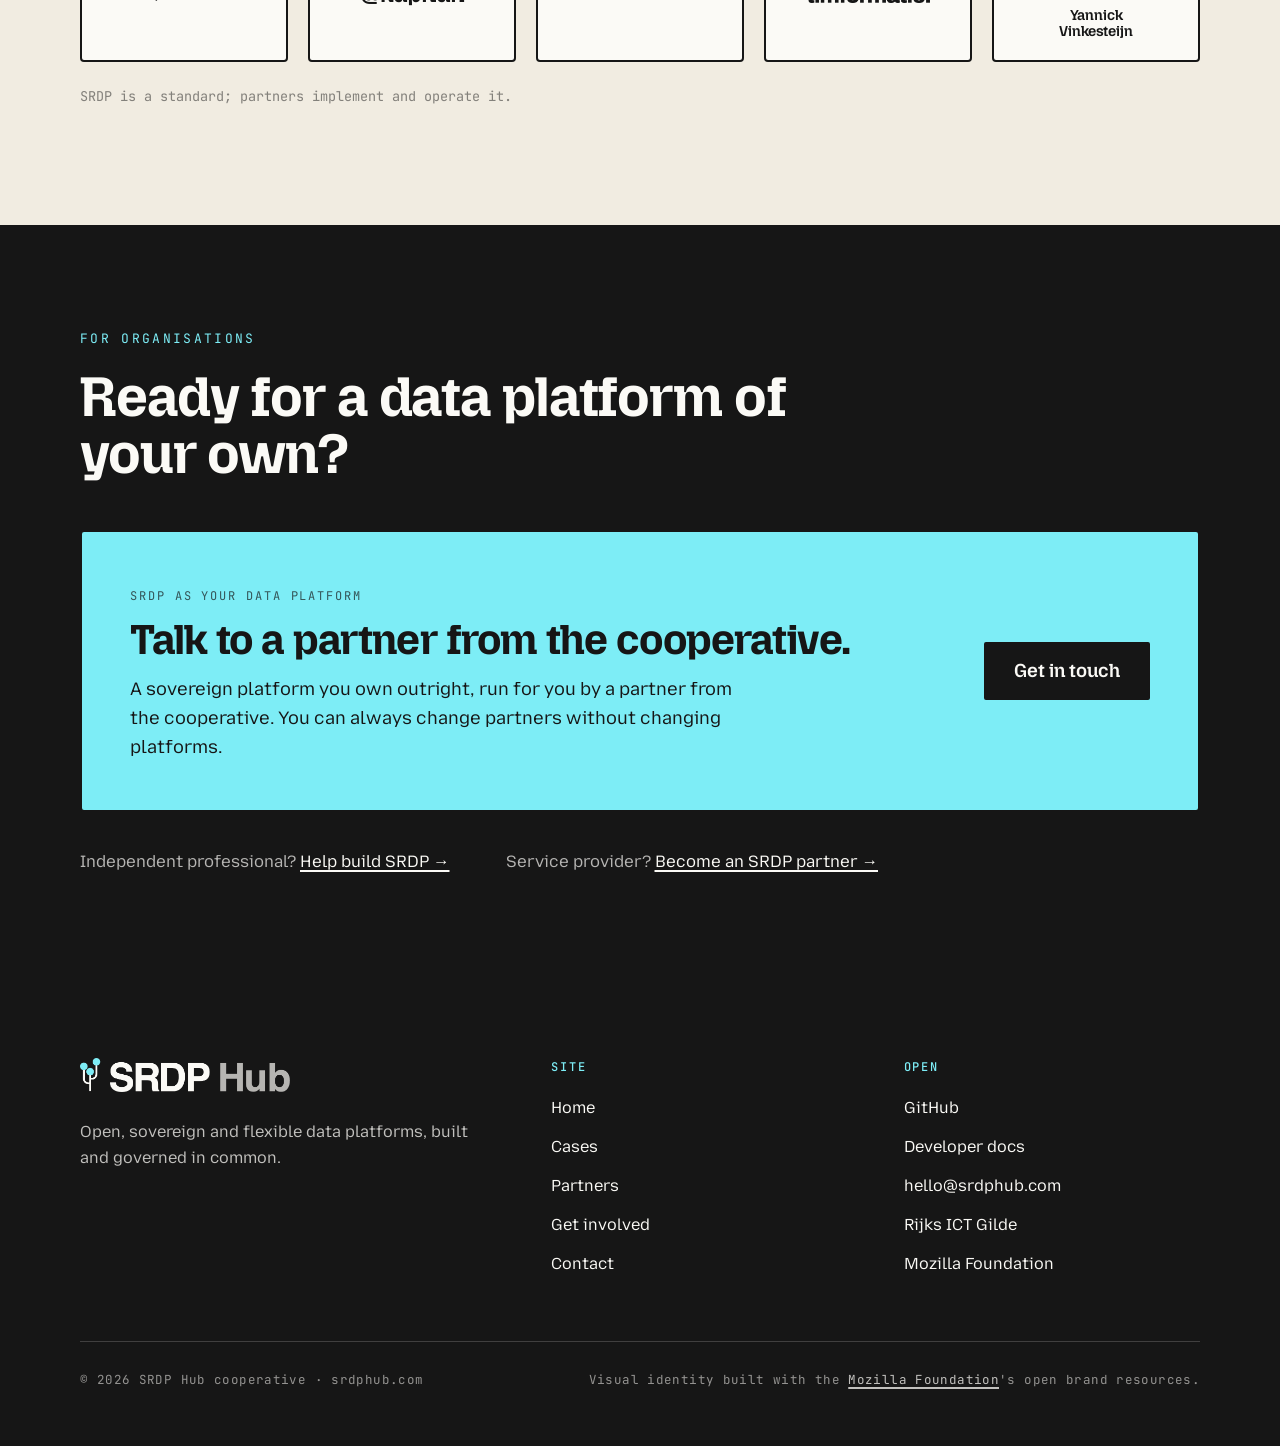
==== commit 4aa9cf7d: "Use SEIN logo + onafhankelijk wording; Factful SVG; mobile nav fit - Homepage: Factful partner tile " ====
--- a/index.html
+++ b/index.html
@@ -22,7 +22,7 @@
 <link rel="preconnect" href="https://fonts.gstatic.com" crossorigin>
 <link href="https://fonts.googleapis.com/css2?family=Mozilla+Headline:wght@400;600;700&amp;family=Mozilla+Text:wght@400;500;600;700&amp;family=JetBrains+Mono:wght@400;500&amp;display=swap" rel="stylesheet">
 <link rel="stylesheet" href="assets/tokens.css">
-<link rel="stylesheet" href="assets/site.css?v=2">
+<link rel="stylesheet" href="assets/site.css?v=3">
 <script type="application/ld+json">
 {
   "@context": "https://schema.org",
@@ -132,6 +132,8 @@
   /* ---------- cases teaser ---------- */
   .cases-grid { display: grid; grid-template-columns: repeat(auto-fit, minmax(280px, 1fr)); gap: 28px; }
   .cases-grid .card h3 { font-size: 26px; margin: 16px 0 10px; }
+  .cases-grid .card h3.case-logo { margin: 14px 0 12px; }
+  .cases-grid .card h3.case-logo img { display: block; height: 34px; width: auto; max-width: 100%; }
   .cases-grid .card p { margin: 0; font-size: 16.5px; color: var(--ink-70); }
   .cases-grid .card .go { display: inline-block; margin-top: 20px; font-family: var(--font-mono); font-size: 14px; color: var(--blue-deep); }
   .sec-head-row { display: flex; align-items: flex-end; justify-content: space-between; gap: 32px; flex-wrap: wrap; }
@@ -367,10 +369,10 @@
     </div>
     <div class="cases-grid" style="margin-top: 48px">
       <a class="card" href="cases.html#sein">
-        <span class="tag"><span lang="nl">Epilepsiezorg</span><span lang="en">Epilepsy care</span></span>
-        <h3>SEIN</h3>
-        <p lang="nl">Een soeverein dataplatform voor zorg en onderzoek, met onderzoeksdata in eigen beheer.</p>
-        <p lang="en">A sovereign data platform for care and research, with research data under SEIN's own control.</p>
+        <span class="tag"><span lang="nl">Epilepsiezorg &amp; slaapgeneeskunde</span><span lang="en">Epilepsy &amp; sleep medicine</span></span>
+        <h3 class="case-logo"><img src="assets/testimonials/SEIN.jpeg" alt="SEIN"></h3>
+        <p lang="nl">Een onafhankelijk dataplatform voor zorg en onderzoek, met onderzoeksdata in eigen beheer.</p>
+        <p lang="en">An independent data platform for care and research, with research data under SEIN's own control.</p>
         <span class="go"><span lang="nl">Lees de case →</span><span lang="en">Read the case →</span></span>
       </a>
       <a class="card" href="cases.html#intrakoop">
@@ -396,7 +398,7 @@
       <a class="btn btn-ghost" href="partners.html"><span lang="nl">Over de partners</span><span lang="en">About the partners</span></a>
     </div>
     <div class="partner-grid" style="margin-top: 48px">
-      <div class="partner-tile"><span class="wordmark">Factful</span></div>
+      <div class="partner-tile"><img src="assets/partners/factful.svg" alt="Factful"></div>
       <div class="partner-tile"><span class="wordmark">@kapitan</span></div>
       <div class="partner-tile"><img src="assets/partners/kundolabs.png" alt="KundoLabs"></div>
       <div class="partner-tile"><img src="assets/partners/timformatie-ink.png" alt="Timformatie"></div>
--- a/assets/site.css
+++ b/assets/site.css
@@ -0,0 +1,377 @@
+/* ============================================================
+   srdphub.com — shared site styles · SRDP identity v1.0
+   Builds on tokens.css (final, June 2026): Mozilla Headline /
+   Mozilla Text / JetBrains Mono · cyan #7DEDF6 expressive layer.
+   ============================================================ */
+
+*, *::before, *::after { box-sizing: border-box; }
+
+html { scroll-behavior: smooth; }
+
+body {
+  margin: 0;
+  background: var(--paper);
+  color: var(--ink);
+  font-family: var(--font-body);
+  font-size: 18px;
+  line-height: 1.6;
+  -webkit-font-smoothing: antialiased;
+}
+
+/* ---------- i18n: <el lang="nl"> / <el lang="en"> ---------- */
+html[data-lang="nl"] [lang="en"] { display: none !important; }
+html[data-lang="en"] [lang="nl"] { display: none !important; }
+
+.wrap { max-width: 1200px; margin: 0 auto; padding: 0 40px; }
+
+a { color: var(--link); text-decoration-thickness: 2px; text-underline-offset: 3px; }
+
+::selection { background: var(--cyan); color: var(--ink); }
+
+/* skip link */
+.skip-link {
+  position: absolute; left: -9999px; top: 0; z-index: 100;
+  background: var(--ink); color: var(--paper);
+  padding: 12px 18px; font-family: var(--font-display); font-weight: 600;
+}
+.skip-link:focus { left: 0; }
+
+/* ---------- Type ---------- */
+h1, h2, h3, h4 {
+  font-family: var(--font-display);
+  font-weight: 700;
+  line-height: 1.02;
+  letter-spacing: -0.02em;
+  margin: 0;
+}
+.eyebrow {
+  font-family: var(--font-mono);
+  font-size: 13px;
+  letter-spacing: .18em;
+  text-transform: uppercase;
+  color: var(--blue-deep);
+  margin: 0 0 18px;
+}
+.on-ink .eyebrow { color: var(--cyan); }
+
+/* marker highlight — cyan box behind a word (base rule in tokens.css) */
+/* marker highlight (base rule in tokens.css) — drawn slightly shorter than
+   the line box, biased low like a real marker stroke, so it doesn't cover
+   ascenders/descenders of neighbouring words */
+.mark {
+  background: none;
+  background-image: linear-gradient(var(--hl), var(--hl));
+  background-repeat: no-repeat;
+  background-size: 100% 72%;
+  background-position: 0 62%;
+}
+.mark-yellow { background-image: linear-gradient(var(--yellow), var(--yellow)); }
+
+/* ---------- Mozilla motifs as recolorable masks ---------- */
+.scrib, .blk {
+  display: inline-block;
+  background-color: var(--ink);
+  -webkit-mask: var(--shape) no-repeat center / contain;
+  mask: var(--shape) no-repeat center / contain;
+}
+
+/* ---------- Buttons ---------- */
+.btn {
+  display: inline-flex;
+  align-items: center;
+  gap: 10px;
+  font-family: var(--font-display);
+  font-weight: 600;
+  font-size: 19px;
+  line-height: 1;
+  text-decoration: none;
+  padding: 17px 28px 18px;
+  border: 2px solid var(--ink);
+  border-radius: var(--r-sm);
+  transition: transform .12s ease, box-shadow .12s ease;
+  cursor: pointer;
+}
+.btn-primary { background: var(--ink); color: var(--paper); }
+.btn-ghost   { background: transparent; color: var(--ink); }
+.btn-accent  { background: var(--cyan); color: var(--ink); }
+.btn:hover { transform: translate(-3px, -3px); box-shadow: var(--shadow-hard-sm); }
+.on-ink .btn-primary { background: var(--cyan); color: var(--ink); border-color: var(--cyan); }
+.on-ink .btn-ghost   { color: var(--paper); border-color: var(--paper); }
+.on-ink .btn:hover   { box-shadow: 5px 5px 0 rgba(251,250,246,.35); }
+
+/* ---------- Nav ---------- */
+.nav {
+  position: sticky;
+  top: 0;
+  z-index: 50;
+  background: var(--paper);
+  border-bottom: 2px solid var(--ink);
+}
+.nav-in {
+  display: flex;
+  align-items: center;
+  gap: 32px;
+  height: 76px;
+}
+.nav-brand {
+  display: flex;
+  align-items: center;
+  text-decoration: none;
+  color: var(--ink);
+  margin-right: auto;
+}
+.nav-brand img { height: 30px; width: auto; }
+.nav-links { display: flex; gap: 26px; }
+.nav-links a {
+  font-family: var(--font-body);
+  font-weight: 600;
+  font-size: 16px;
+  color: var(--ink);
+  text-decoration: none;
+  padding: 6px 2px;
+  border-bottom: 3px solid transparent;
+}
+.nav-links a:hover { border-bottom-color: var(--cyan); }
+.nav-links a[aria-current="page"] { border-bottom-color: var(--ink); }
+.nav-gh { display: inline-flex; align-items: center; color: var(--ink); }
+.nav-gh svg { width: 24px; height: 24px; }
+.nav-gh:hover { color: var(--blue-deep); }
+
+/* nav CTA — the one loud thing in the header */
+.nav-cta {
+  font-family: var(--font-display);
+  font-weight: 600;
+  font-size: 16px;
+  line-height: 1;
+  text-decoration: none;
+  color: var(--ink);
+  background: var(--cyan);
+  border: 2px solid var(--ink);
+  border-radius: var(--r-sm);
+  padding: 11px 18px 12px;
+  white-space: nowrap;
+  transition: transform .12s ease, box-shadow .12s ease;
+}
+.nav-cta:hover { transform: translate(-2px, -2px); box-shadow: 4px 4px 0 var(--ink); }
+
+/* language toggle */
+.lang-toggle {
+  display: flex;
+  border: 2px solid var(--ink);
+  border-radius: var(--r-sm);
+  overflow: hidden;
+}
+.lang-toggle button {
+  font-family: var(--font-mono);
+  font-size: 13px;
+  letter-spacing: .06em;
+  padding: 7px 12px;
+  border: 0;
+  background: var(--paper);
+  color: var(--ink);
+  cursor: pointer;
+}
+.lang-toggle button[aria-pressed="true"] { background: var(--ink); color: var(--paper); }
+.lang-toggle button:not([aria-pressed="true"]):hover { background: var(--sand); }
+
+/* mobile menu */
+.nav-burger {
+  display: none;
+  flex-direction: column;
+  justify-content: center;
+  gap: 5px;
+  width: 44px; height: 44px;
+  padding: 10px;
+  background: var(--paper);
+  border: 2px solid var(--ink);
+  border-radius: var(--r-sm);
+  cursor: pointer;
+}
+.nav-burger span { display: block; height: 3px; background: var(--ink); }
+.nav-menu {
+  display: none;
+  border-bottom: 2px solid var(--ink);
+  background: var(--paper);
+}
+.nav-menu a {
+  display: block;
+  font-family: var(--font-display);
+  font-weight: 600;
+  font-size: 20px;
+  color: var(--ink);
+  text-decoration: none;
+  padding: 16px 40px;
+  border-top: 1px solid var(--sand-deep);
+}
+.nav-menu a[aria-current="page"] { background: var(--sand); }
+.nav.menu-open .nav-menu { display: block; }
+
+/* ---------- Sections ---------- */
+.sec { padding: 104px 0; }
+.sec-ink  { background: var(--ink);  color: var(--paper); }
+.sec-sand { background: var(--sand); }
+.sec-cyan { background: var(--cyan); }
+.sec-ink h2, .sec-ink h3 { color: var(--paper); }
+.sec h2 { font-size: clamp(38px, 4.6vw, 56px); margin: 0 0 16px; max-width: 22ch; }
+.sec .sub { font-size: 21px; line-height: 1.55; color: var(--ink-70); max-width: 62ch; margin: 0 0 48px; }
+.sec-ink .sub { color: rgba(251,250,246,.75); }
+
+/* ticker band */
+.ticker {
+  background: var(--ink);
+  color: var(--paper);
+  overflow: hidden;
+  padding: 18px 0;
+  border-top: 2px solid var(--ink);
+  border-bottom: 2px solid var(--ink);
+}
+.ticker-in {
+  display: flex;
+  gap: 64px;
+  white-space: nowrap;
+  font-family: var(--font-display);
+  font-weight: 600;
+  font-size: 24px;
+  letter-spacing: .02em;
+  /* align the text start with the centered content column (.wrap) */
+  padding-left: max(40px, calc((100vw - 1200px) / 2 + 40px));
+}
+.ticker-in .dot { color: var(--cyan); }
+
+/* ---------- Cards ---------- */
+.card {
+  background: var(--paper);
+  border: 2px solid var(--ink);
+  border-radius: var(--r-md);
+  padding: 32px;
+}
+.card-hard { box-shadow: var(--shadow-hard); }
+a.card { display: block; text-decoration: none; color: var(--ink); transition: transform .12s ease, box-shadow .12s ease; }
+a.card:hover { transform: translate(-4px, -4px); box-shadow: var(--shadow-hard); }
+
+.tag {
+  display: inline-block;
+  font-family: var(--font-mono);
+  font-size: 12px;
+  letter-spacing: .14em;
+  text-transform: uppercase;
+  background: var(--sand);
+  border: 1px solid var(--ink-30);
+  border-radius: var(--r-sm);
+  padding: 5px 10px;
+}
+
+/* page heroes (subpages) */
+.page-hero { padding: 88px 0 72px; }
+.page-hero h1 { font-size: clamp(48px, 5.4vw, 76px); max-width: 16ch; }
+.page-hero .sub { font-size: 21px; line-height: 1.55; color: var(--ink-70); max-width: 58ch; margin: 24px 0 0; }
+
+.draft-note {
+  display: inline-block;
+  font-family: var(--font-mono); font-size: 12.5px; letter-spacing: .04em;
+  color: var(--ink-70); background: var(--sand);
+  border: 1px dashed var(--ink-30); border-radius: var(--r-sm);
+  padding: 8px 14px;
+}
+
+/* ---------- Forms ---------- */
+.field { display: grid; gap: 8px; margin-bottom: 22px; }
+.field label {
+  font-family: var(--font-display);
+  font-weight: 600;
+  font-size: 17px;
+}
+.field input, .field textarea, .field select {
+  font-family: var(--font-body);
+  font-size: 17px;
+  color: var(--ink);
+  background: var(--paper);
+  border: 2px solid var(--ink);
+  border-radius: var(--r-sm);
+  padding: 13px 14px;
+  width: 100%;
+}
+.field input:focus, .field textarea:focus, .field select:focus {
+  outline: var(--focus-ring);
+  outline-offset: 2px;
+}
+.field textarea { min-height: 130px; resize: vertical; }
+
+.form-card {
+  background: var(--paper);
+  border: 2px solid var(--ink);
+  border-radius: var(--r-md);
+  padding: 40px;
+  box-shadow: var(--shadow-hard);
+}
+.form-card .form-head { font-family: var(--font-display); font-weight: 700; font-size: 22px; margin: 0 0 24px; }
+.form-note { font-family: var(--font-mono); font-size: 12.5px; color: var(--ink-50); margin: 18px 0 0; line-height: 1.6; }
+.form-sent {
+  margin-top: 18px; padding: 14px 16px;
+  background: var(--cyan); color: var(--ink);
+  border: 2px solid var(--ink); border-radius: var(--r-sm);
+  font-weight: 700; font-size: 16px;
+}
+
+/* ---------- Footer ---------- */
+.footer {
+  background: var(--ink);
+  color: rgba(251,250,246,.75);
+  padding: 80px 0 56px;
+}
+.footer a { color: var(--paper); }
+.footer a:hover { color: var(--cyan); }
+.footer-grid {
+  display: grid;
+  grid-template-columns: 1.4fr 1fr 1fr;
+  gap: 56px;
+  align-items: start;
+}
+.footer .mark-img { height: 34px; width: auto; }
+.footer h5 {
+  font-family: var(--font-mono);
+  font-size: 12px;
+  letter-spacing: .16em;
+  text-transform: uppercase;
+  color: var(--cyan);
+  margin: 0 0 16px;
+  font-weight: 500;
+}
+.footer ul { list-style: none; margin: 0; padding: 0; display: grid; gap: 10px; }
+.footer ul a { text-decoration: none; font-size: 16px; }
+.footer-base {
+  margin-top: 64px;
+  padding-top: 28px;
+  border-top: 1px solid rgba(251,250,246,.18);
+  display: flex;
+  justify-content: space-between;
+  gap: 24px;
+  flex-wrap: wrap;
+  font-family: var(--font-mono);
+  font-size: 12.5px;
+  letter-spacing: .03em;
+  color: rgba(251,250,246,.55);
+}
+.footer-base a { color: rgba(251,250,246,.75); }
+
+/* ---------- Responsive ---------- */
+@media (max-width: 1140px) {
+  .nav-links { display: none; }
+  .nav-burger { display: flex; }
+}
+@media (max-width: 920px) {
+  .wrap { padding: 0 24px; }
+  .ticker-in { padding-left: 24px; }
+  .footer-grid { grid-template-columns: 1fr; gap: 36px; }
+  .sec { padding: 72px 0; }
+  .nav-menu a { padding: 16px 24px; }
+  .nav-gh { display: none; }
+}
+@media (max-width: 640px) {
+  .wrap { padding: 0 20px; }
+  .ticker-in { padding-left: 20px; }
+  .nav-cta { display: none; }
+  .nav-in { gap: 12px; height: 64px; }
+  .nav-brand img { height: 24px; }
+  .lang-toggle button { padding: 6px 9px; font-size: 12px; }
+}
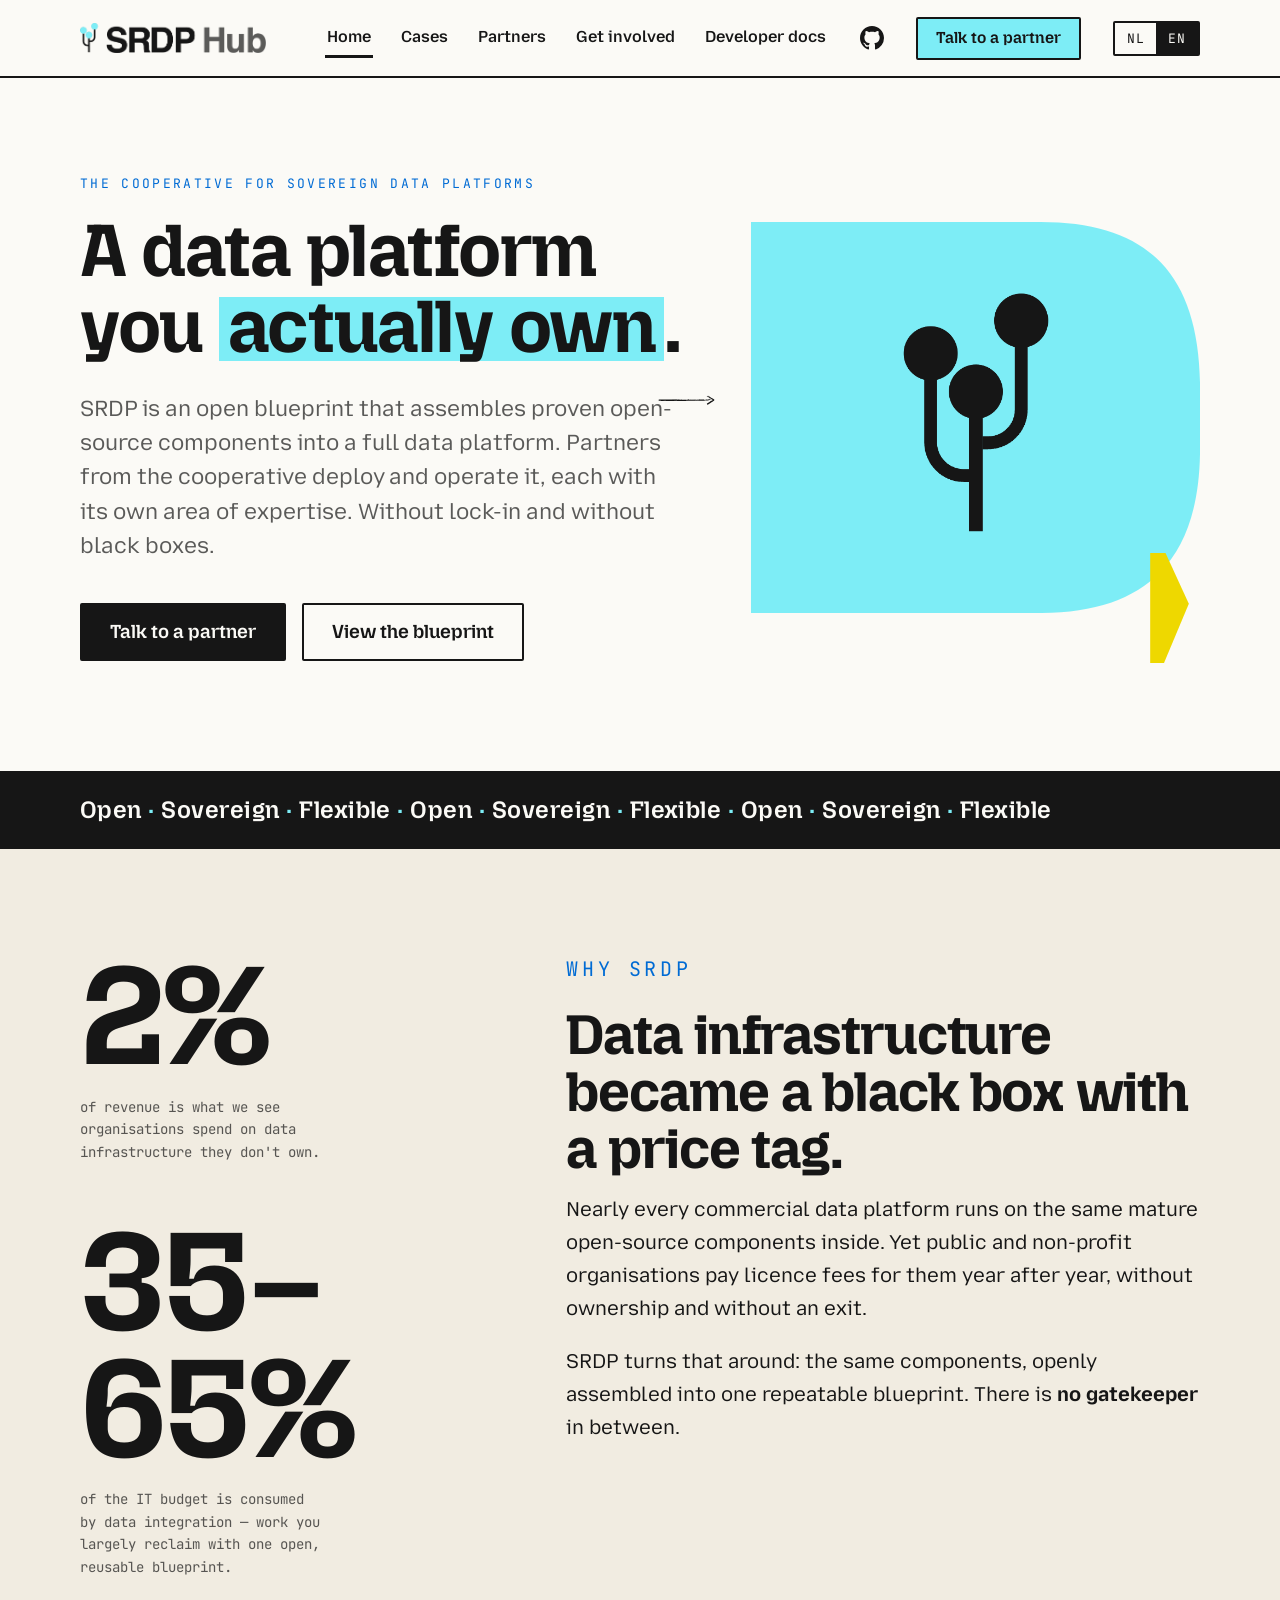
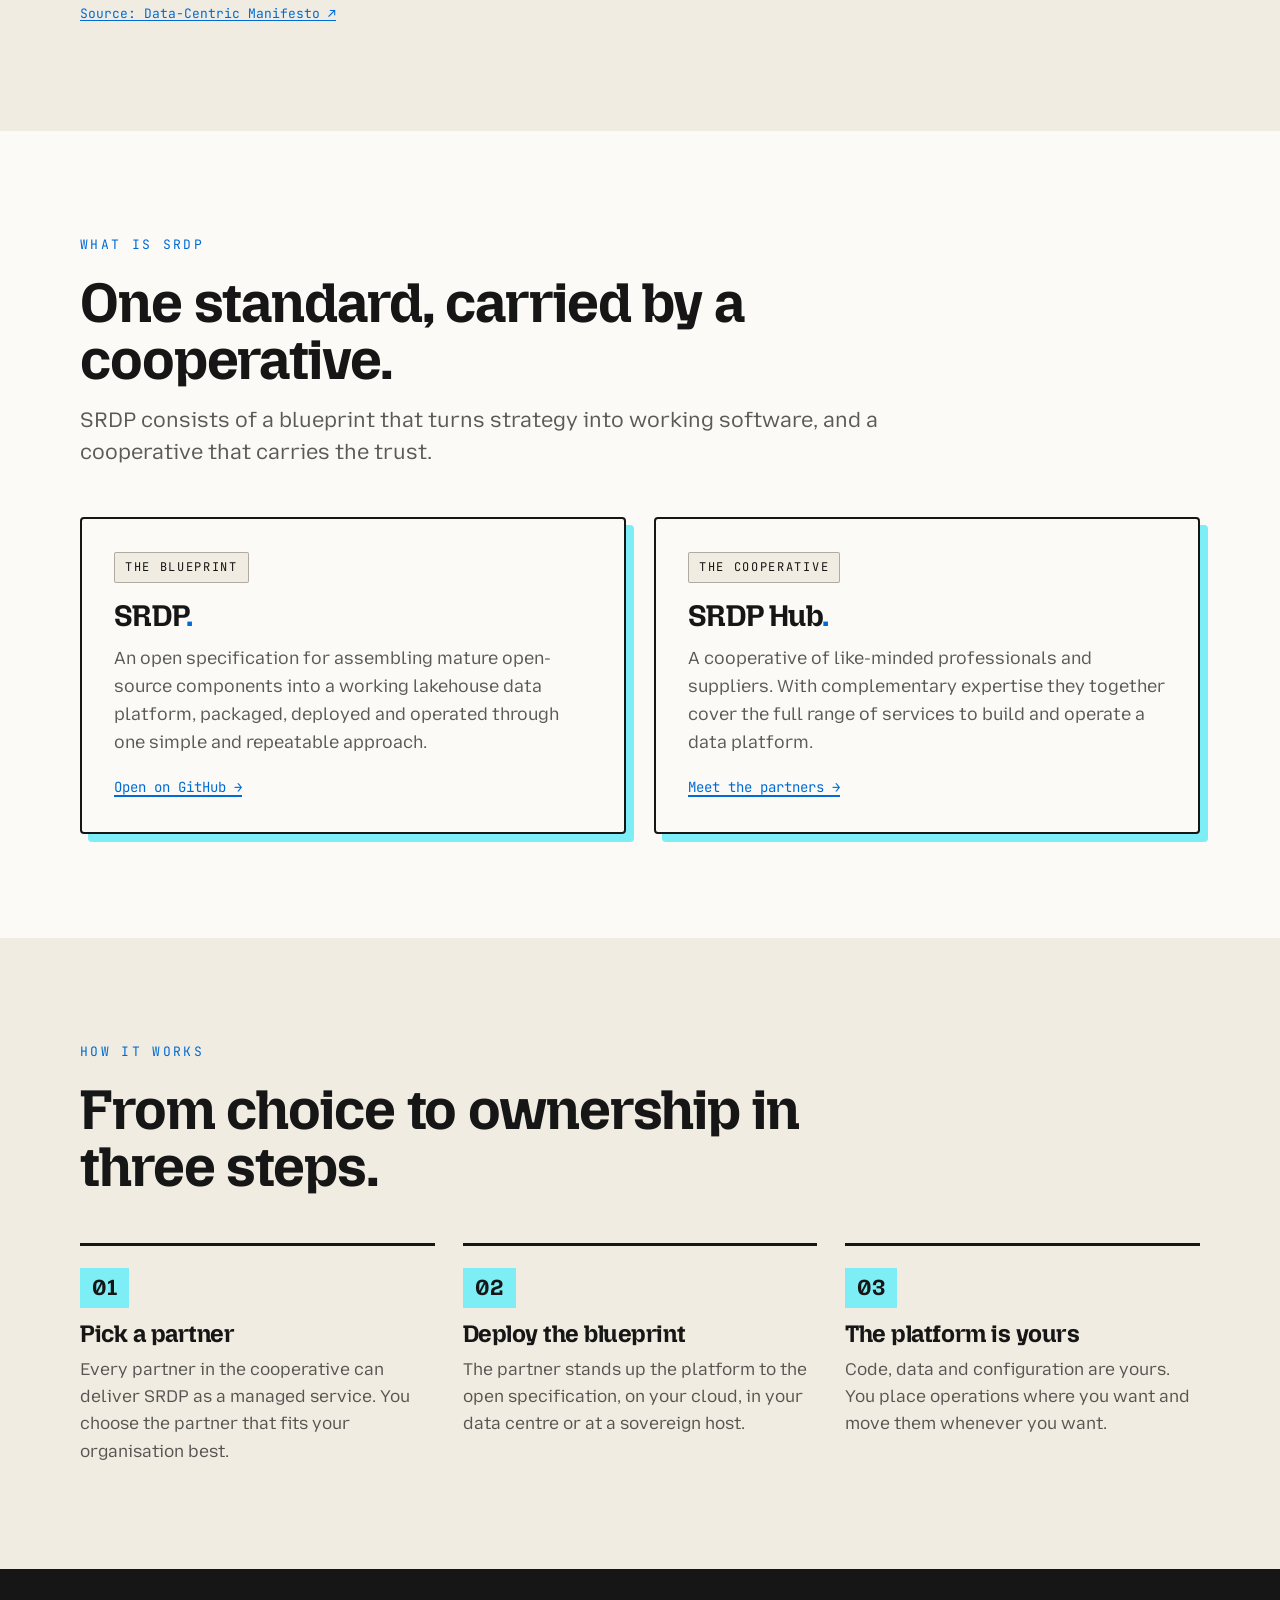
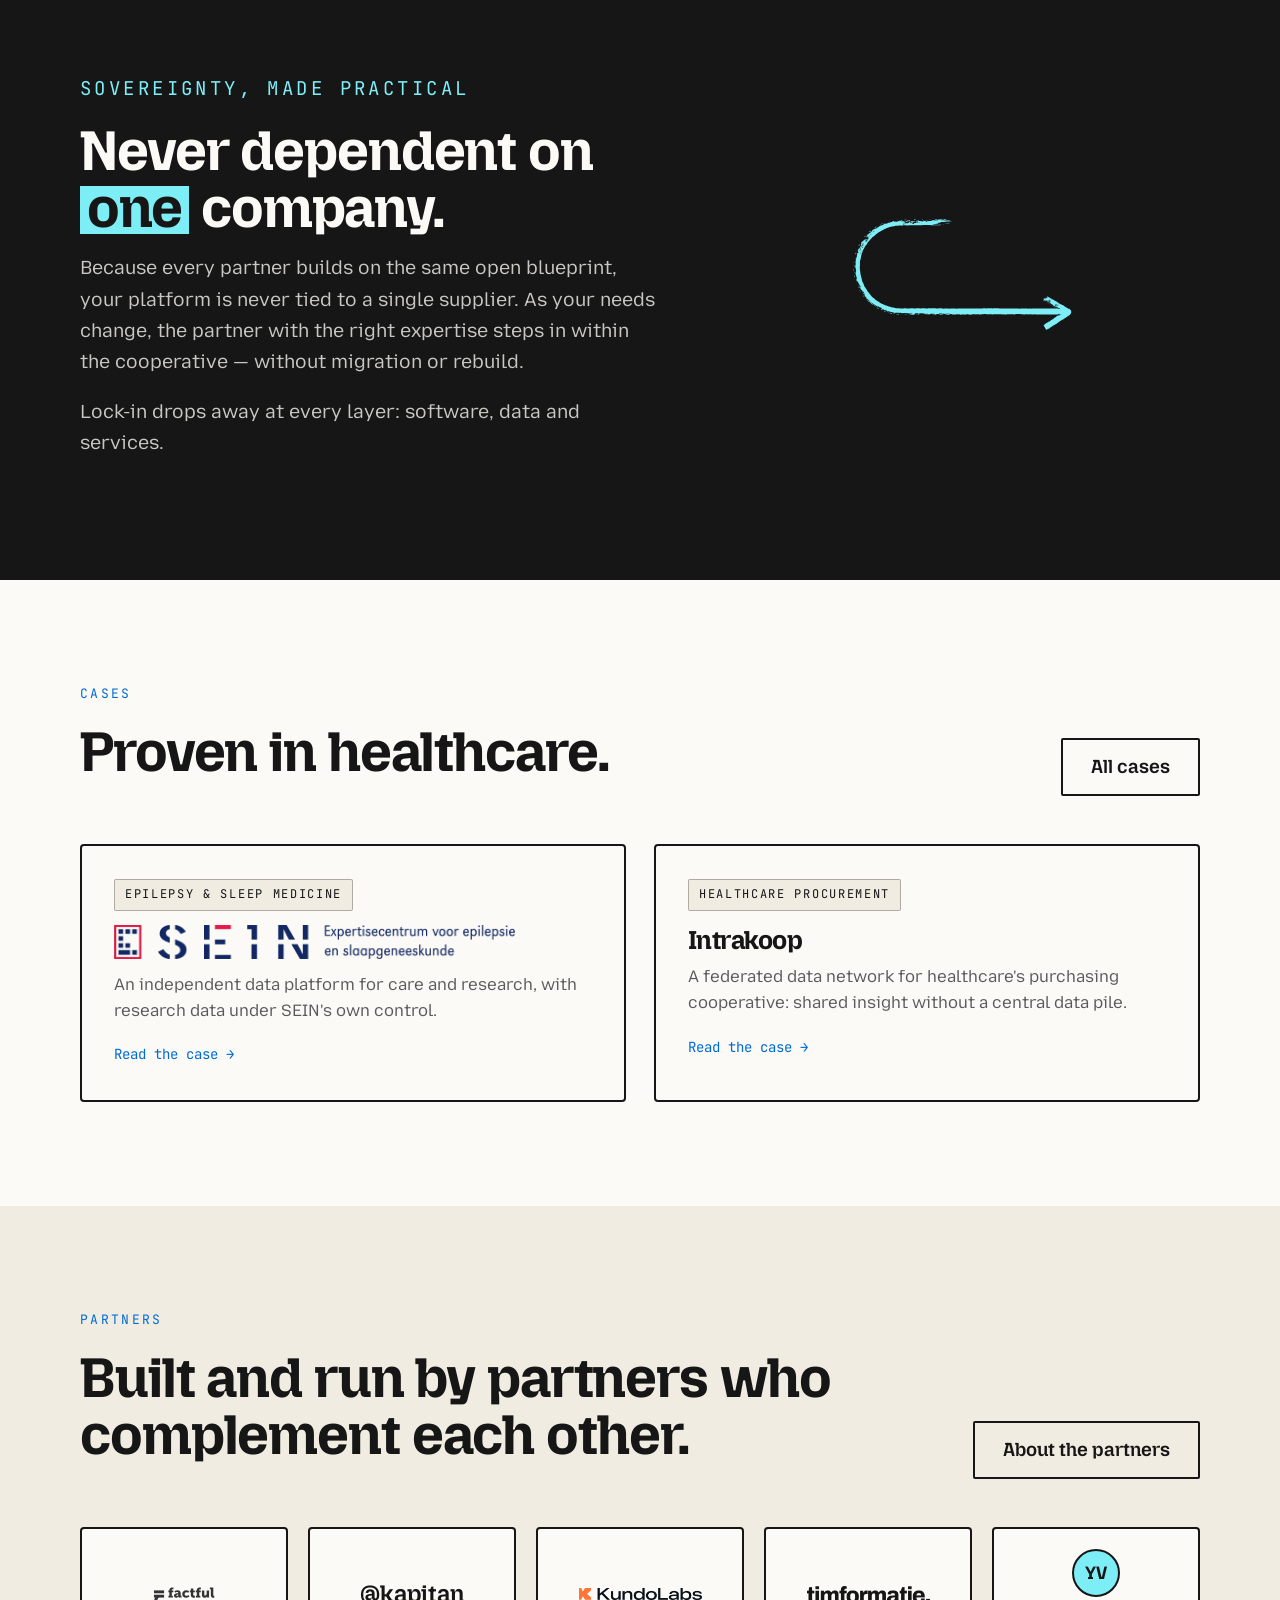
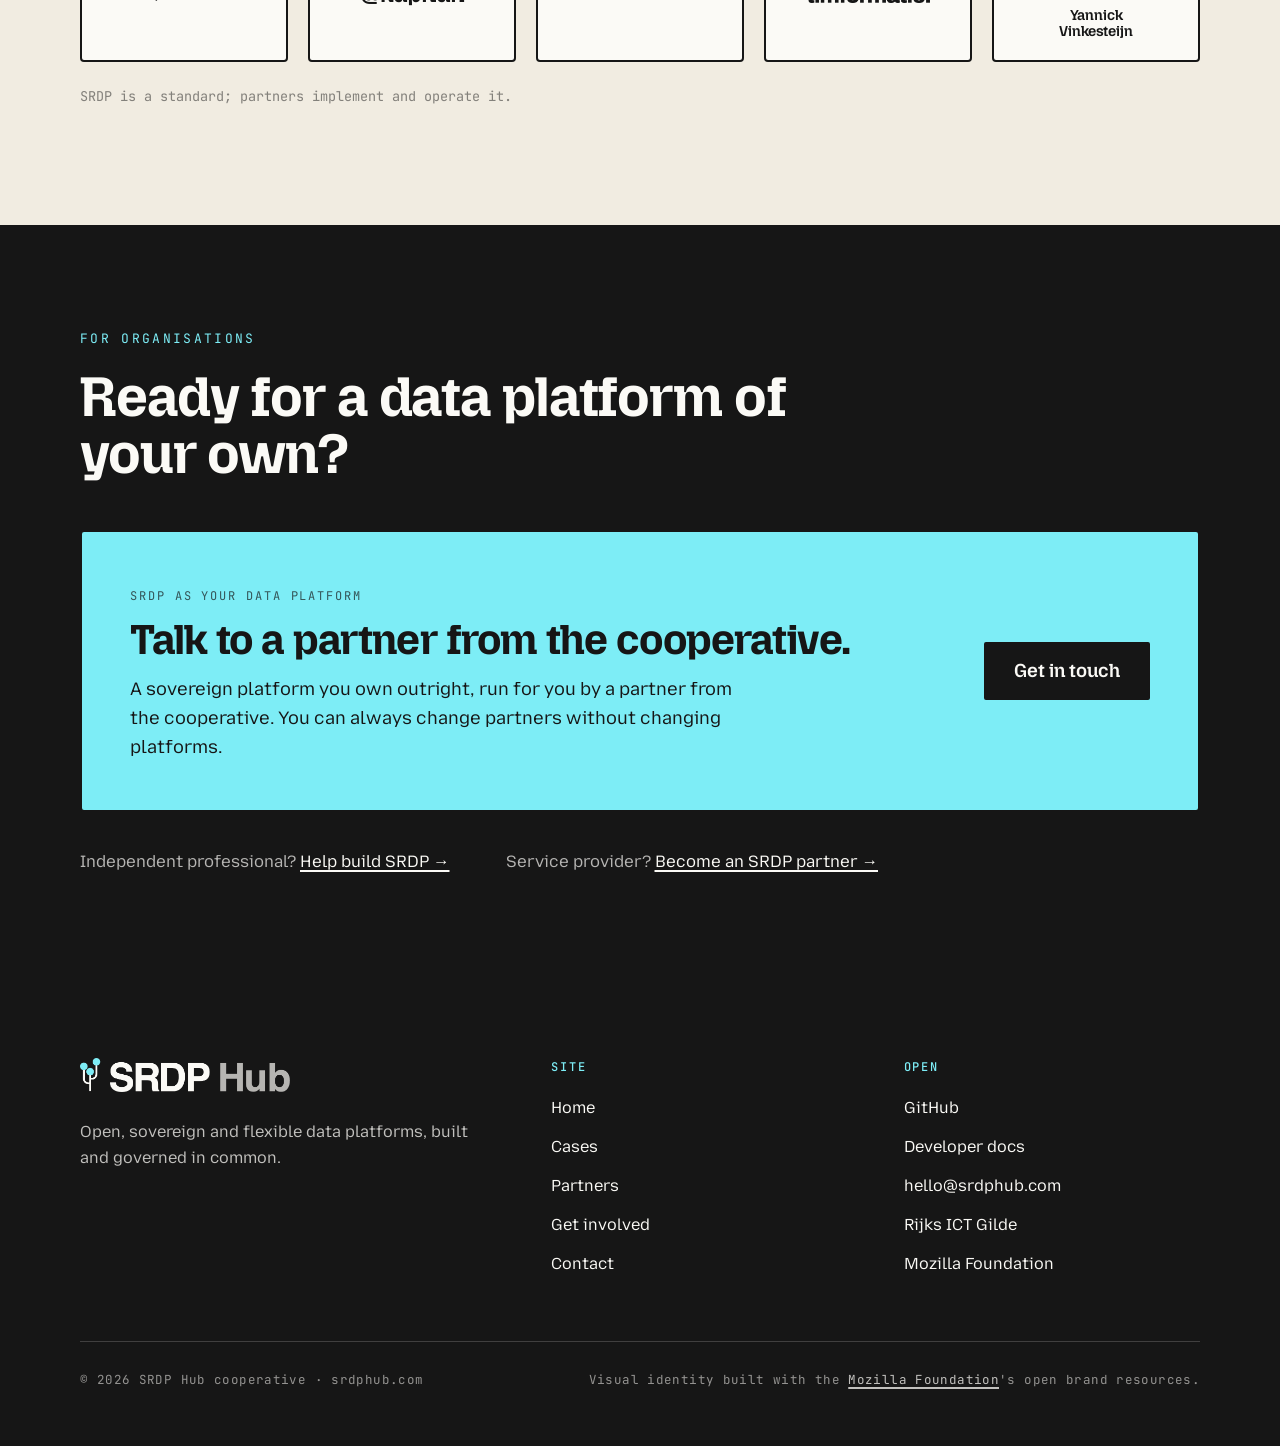
==== commit 44f403be: "Swap SEIN logo to horizontal full-color PNG Replace deleted SEIN.jpeg with SEIN_LOGO_ERNAAST_FC.png " ====
--- a/index.html
+++ b/index.html
@@ -370,7 +370,7 @@
     <div class="cases-grid" style="margin-top: 48px">
       <a class="card" href="cases.html#sein">
         <span class="tag"><span lang="nl">Epilepsiezorg &amp; slaapgeneeskunde</span><span lang="en">Epilepsy &amp; sleep medicine</span></span>
-        <h3 class="case-logo"><img src="assets/testimonials/SEIN.jpeg" alt="SEIN"></h3>
+        <h3 class="case-logo"><img src="assets/testimonials/SEIN_LOGO_ERNAAST_FC.png" alt="SEIN"></h3>
         <p lang="nl">Een onafhankelijk dataplatform voor zorg en onderzoek, met onderzoeksdata in eigen beheer.</p>
         <p lang="en">An independent data platform for care and research, with research data under SEIN's own control.</p>
         <span class="go"><span lang="nl">Lees de case →</span><span lang="en">Read the case →</span></span>
